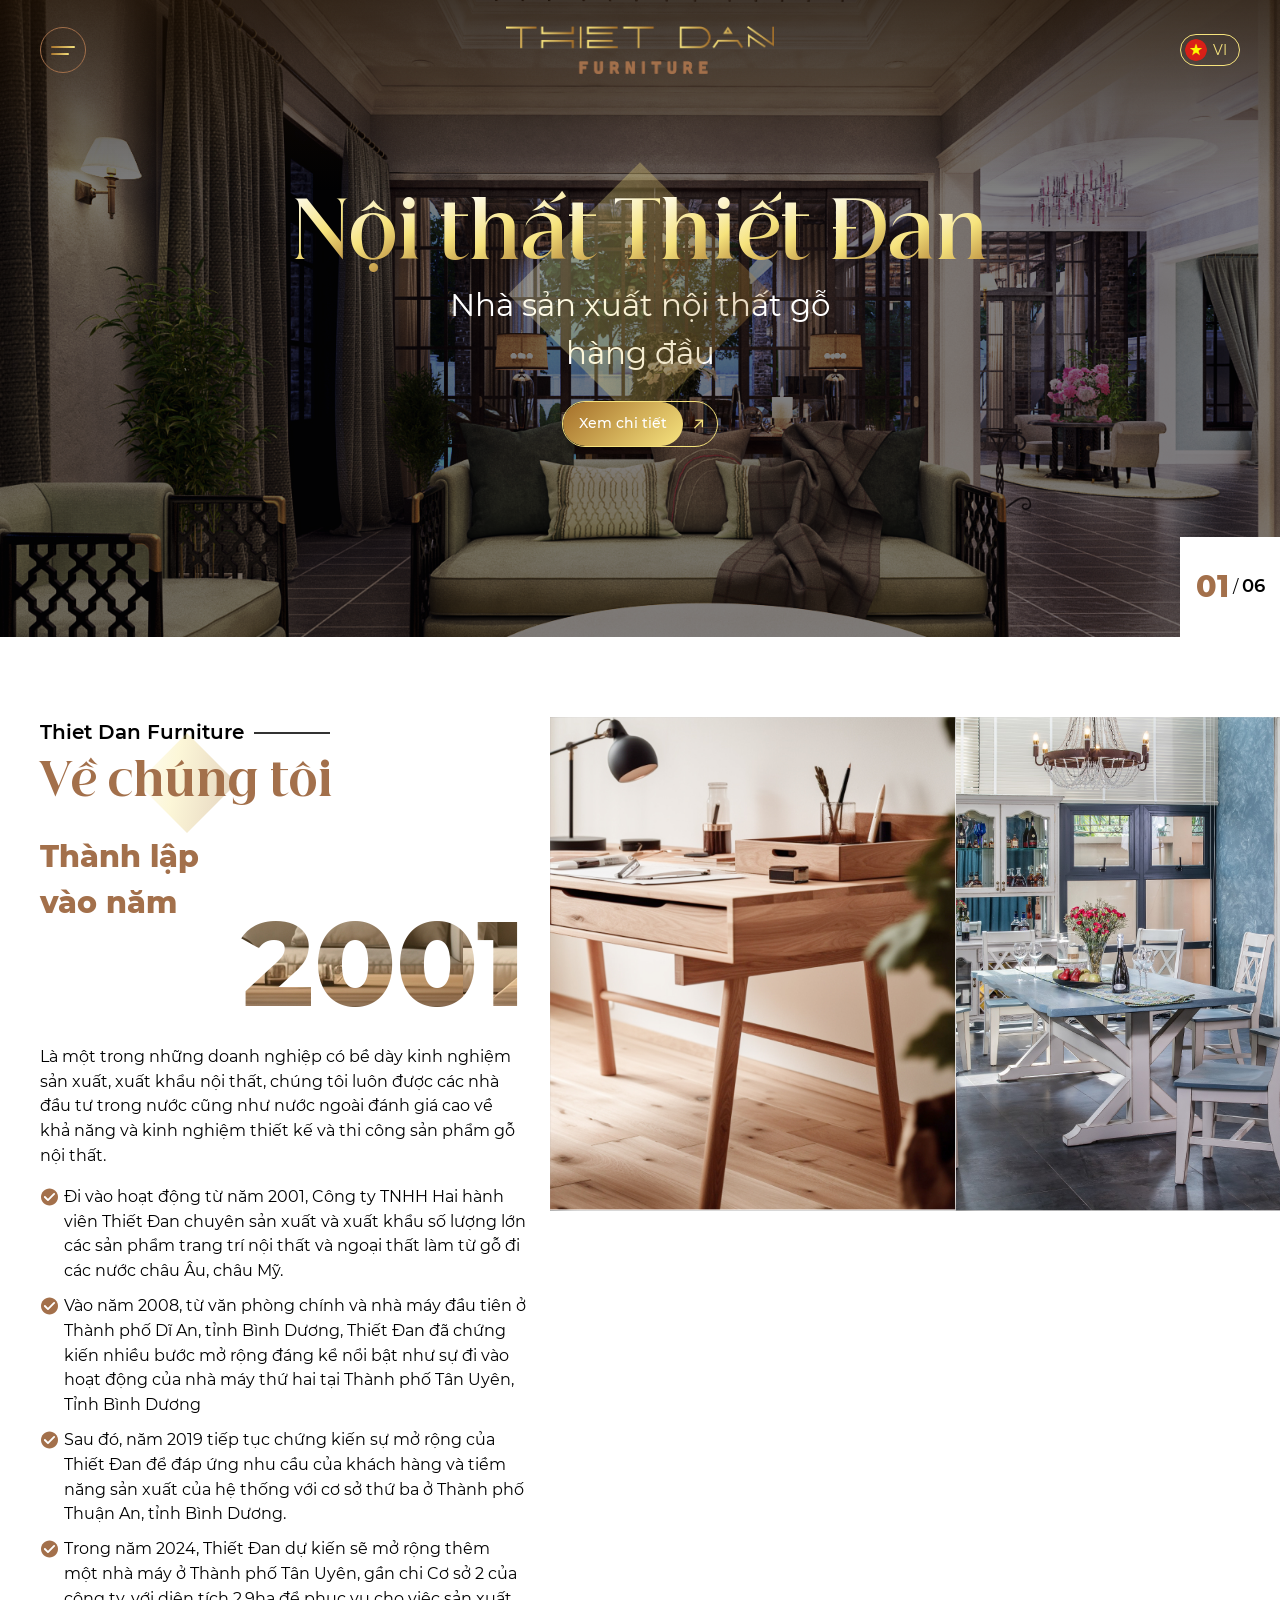
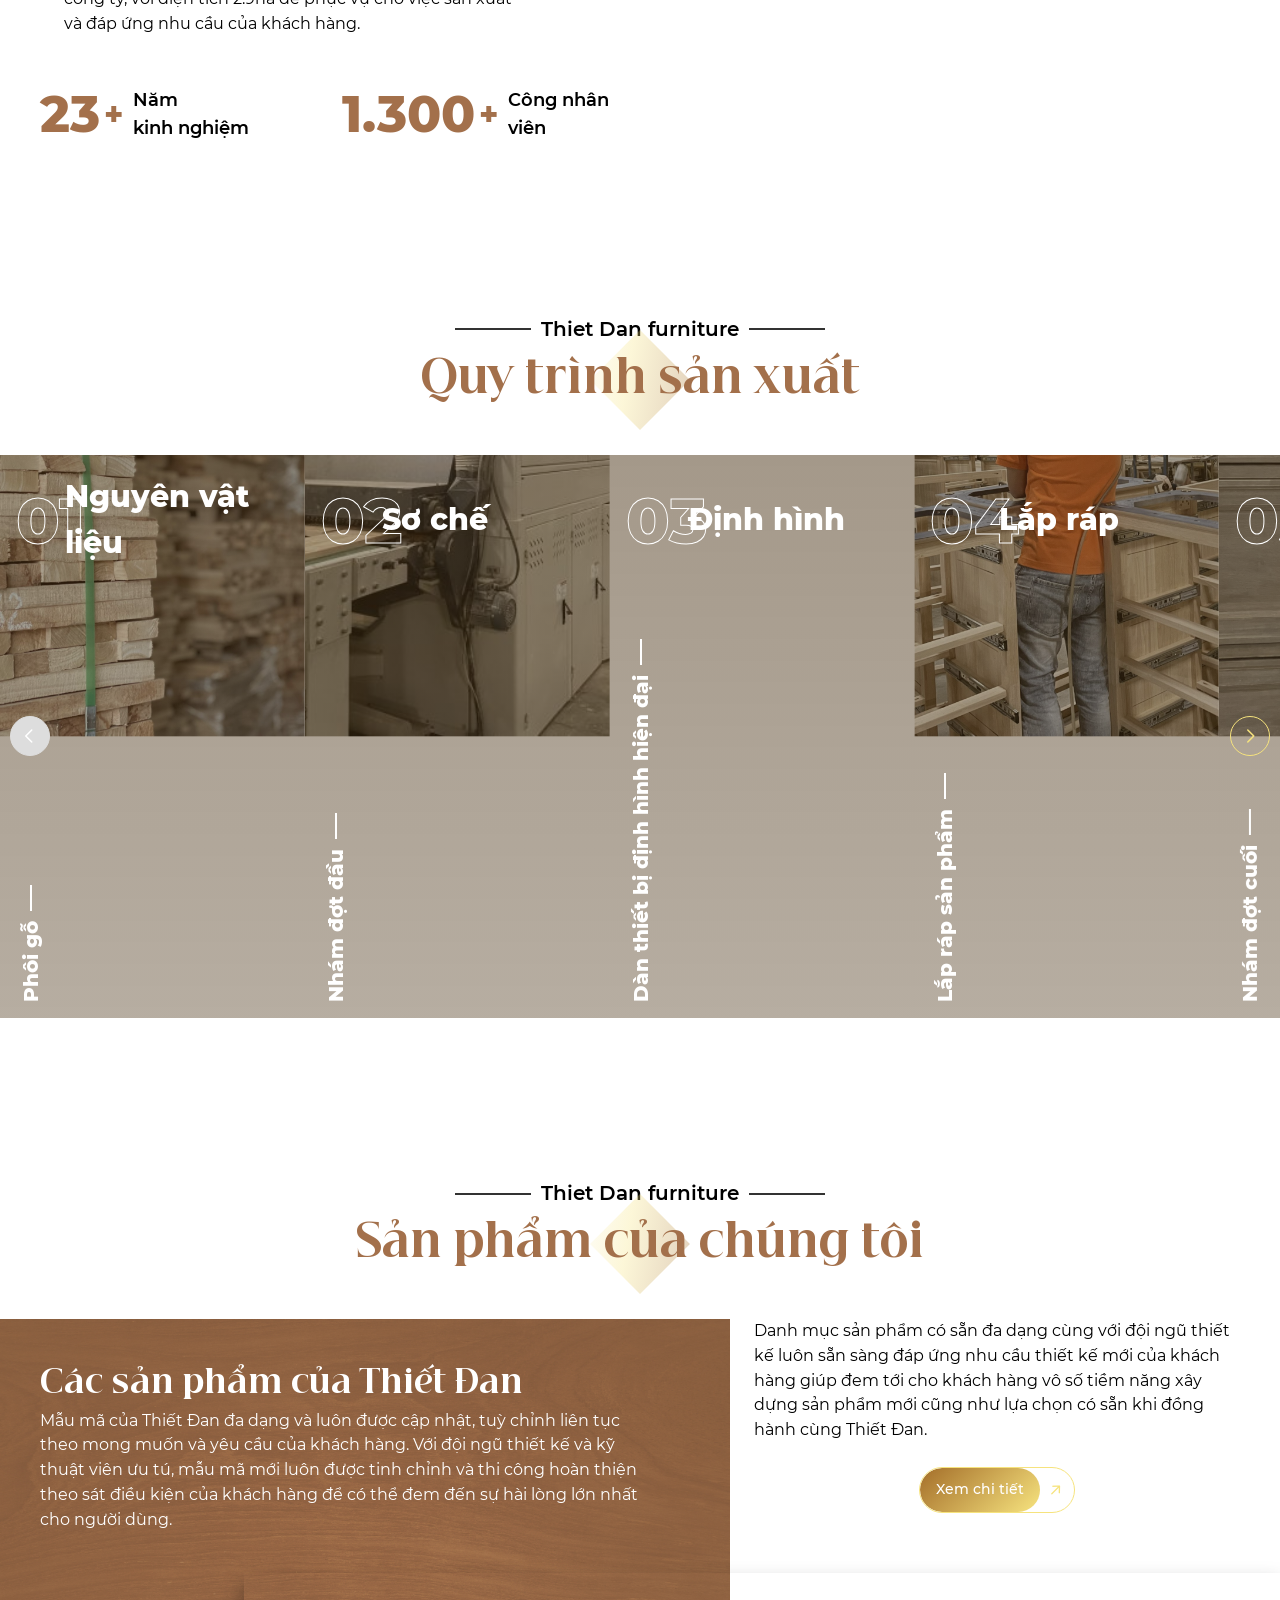
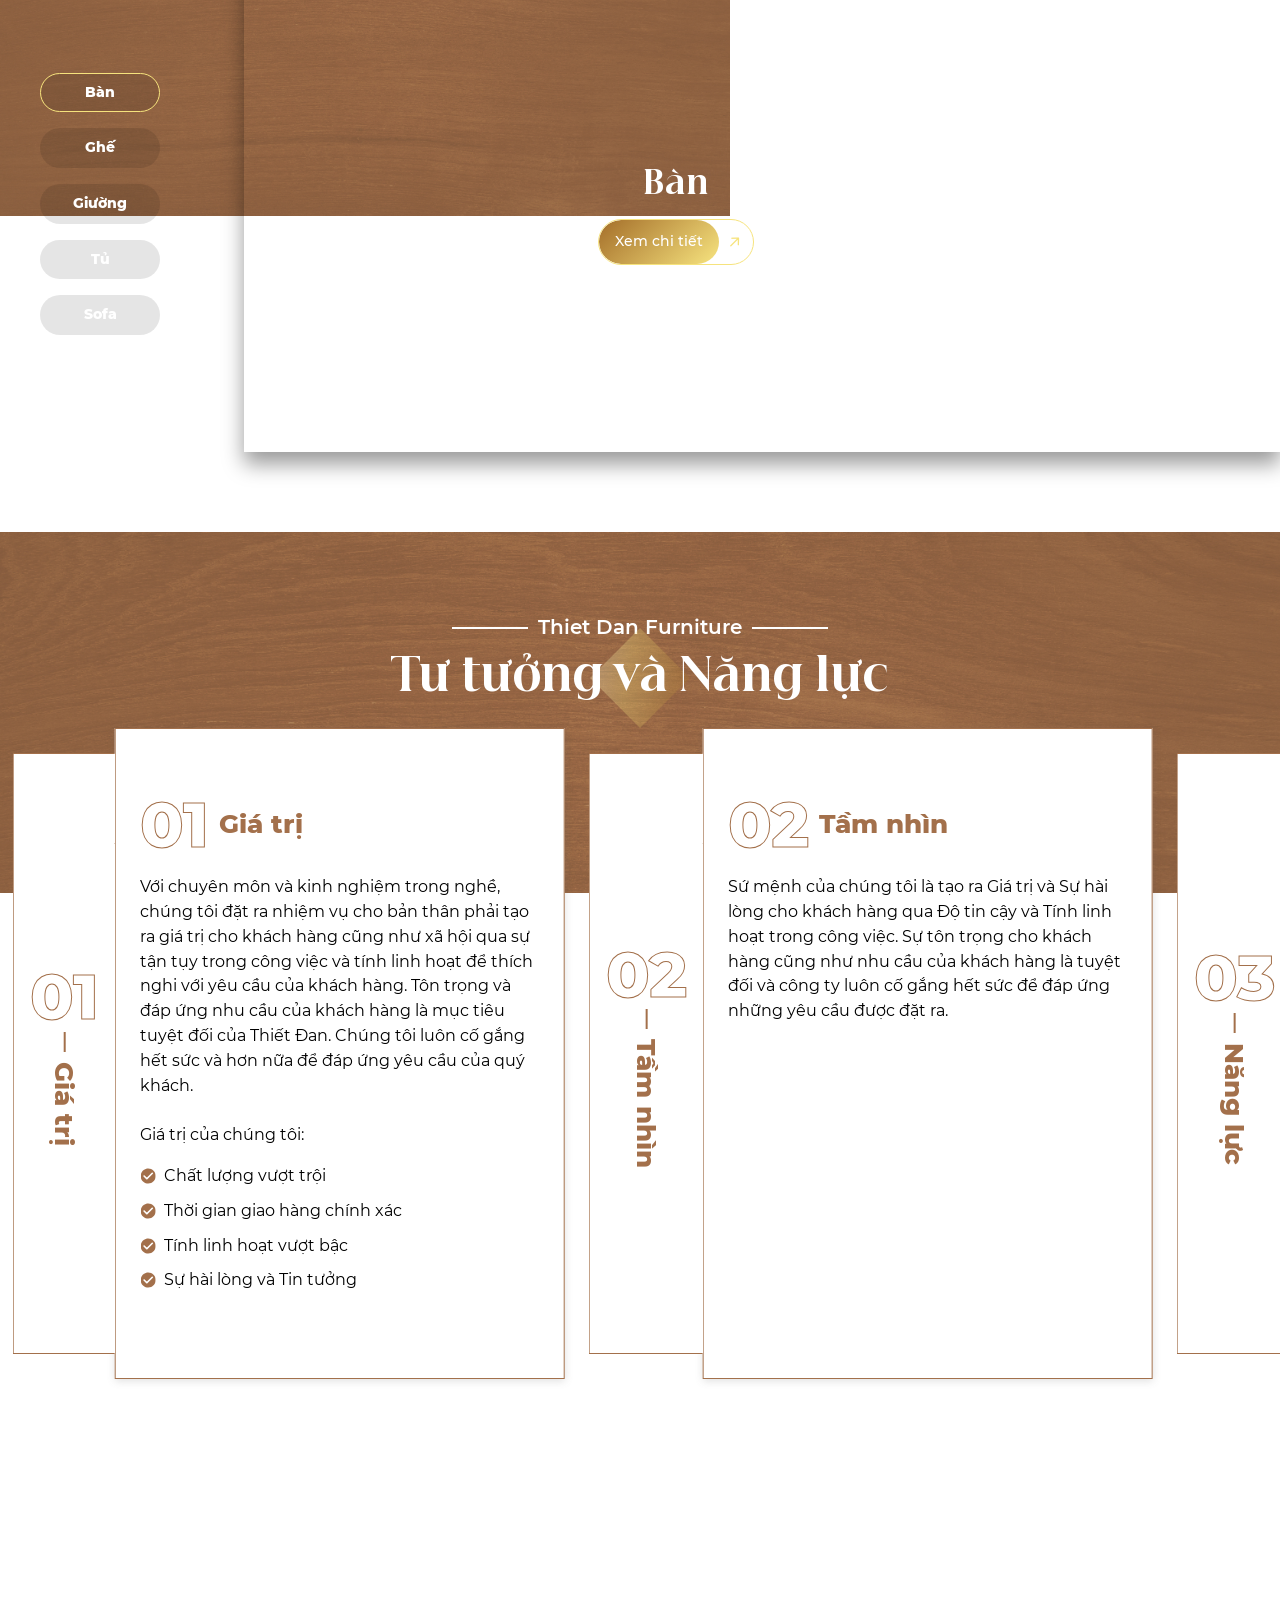
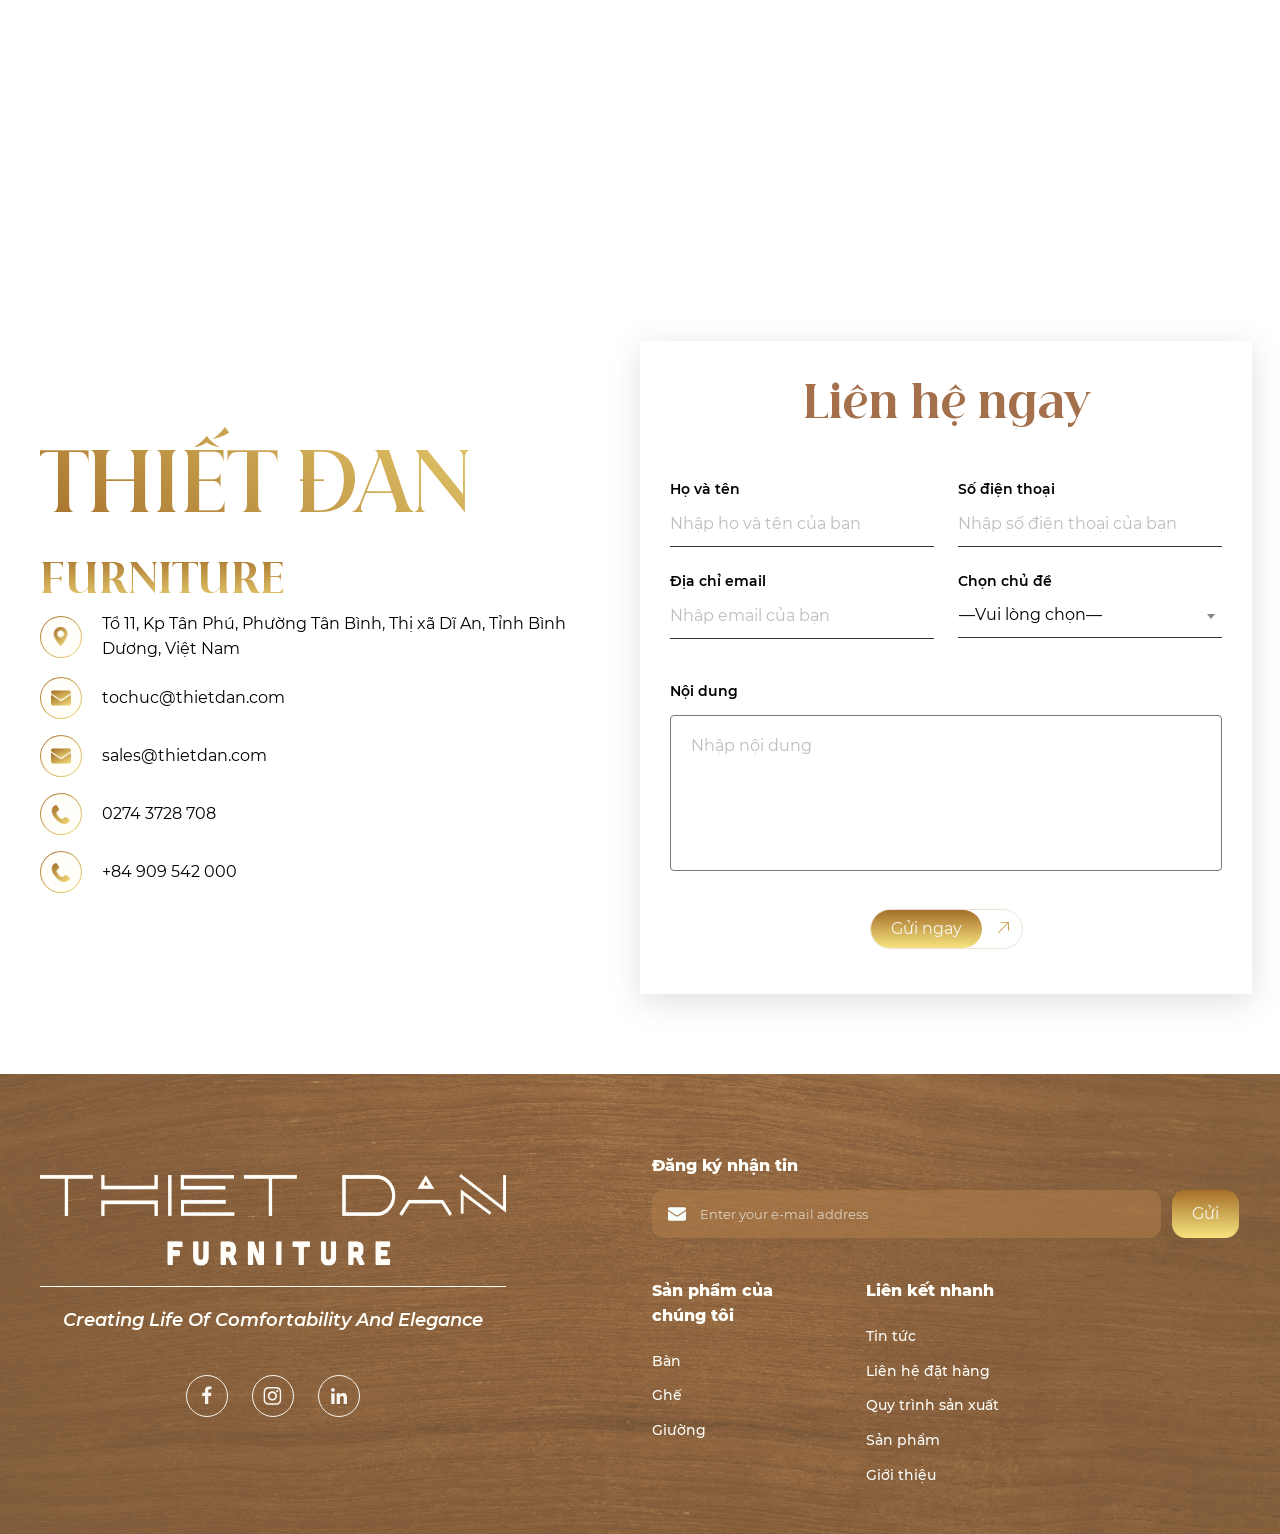
==== index.html @ d48fb185 "init" ====
<!DOCTYPE html>
<html dir='ltr' lang='vi'>

<head>
  <meta charset='utf-8'>
  <meta http-equiv='X-UA-Compatible' content='IE=edge'>
  <meta name='viewport' content='width=device-width, initial-scale=1, shrink-to-fit=no'>
  <title>Thiet Dan Furniture</title>

  <link rel='apple-touch-icon' sizes='180x180' href='/images/favicons/apple-touch-icon.png'>
  <link rel='icon' type='image/png' sizes='32x32' href='/images/favicons/favicon-32x32.png'>
  <link rel='icon' type='image/png' sizes='16x16' href='/images/favicons/favicon-16x16.png'>
  <link rel='manifest' href='/images/favicons/site.webmanifest'>
  <link rel='mask-icon' href='/images/favicons/safari-pinned-tab.svg' color='#5bbad5'>
  <link rel='shortcut icon' href='/images/favicons/favicon.ico'>
  <meta name='msapplication-TileColor' content='#da532c'>
  <meta name='msapplication-config' content='/images/favicons/browserconfig.xml'>
  <meta name='theme-color' content='#ffffff'>

  <link rel='canonical' href='http://'>
  <meta name='title' content='Frontend Seed 5 - Title'>
  <meta name='referrer' content='unsafe-url'>
  <meta name='description' content='Frontend Seed 5 - Description'>

  <meta property='fb:app_id' content='your_app_id'>
  <meta property='og:locale' content='en_US' />
  <meta property='og:type' content='article' />
  <meta property='og:title' content=''>
  <meta property='og:description' content=''>
  <meta property='og:url' content=''>
  <meta property='og:site_name' content=''>
  <meta property='article:publisher' content=''>
  <meta property='article:section' content='Article'>
  <meta property='article:published_time' content=''>
  <meta property='article:modified_time' content=''>
  <meta property='og:updated_time' content=''>
  <meta property='og:image' content=''>

  <meta name='twitter:card' content='summary'>
  <meta name='twitter:description' content=''>
  <meta name='twitter:title' content=''>
  <meta name='twitter:site' content=''>
  <meta name='twitter:image' content=''>
  <meta name='twitter:creator' content=''>
  <!-- App CSS -->
  <style>
    :root {
      --theme-color: #007bff;
      --bg-color: #ffffff;
    }

    html {
      box-sizing: border-box;
    }

    *,
    *::before,
    *::after {
      box-sizing: inherit;
    }

    .app-loading {
      background: var(--bg-color);
      position: absolute;
      top: 0;
      left: 0;
      right: 0;
      z-index: 9999;
      height: 100vh;
      display: flex;
      justify-content: center;
      align-items: center;
    }

    @keyframes bouncing-loader {
      to {
        opacity: 0.1;
        transform: translate3d(0, -1rem, 0);
      }
    }

    .app-loading .bouncing-loader {
      display: flex;
      justify-content: center;
    }

    .app-loading .bouncing-loader>div {
      width: 1rem;
      height: 1rem;
      margin: 3rem 0.2rem;
      background: var(--theme-color);
      border-radius: 50%;
      animation: bouncing-loader 0.6s infinite alternate;
    }

    .app-loading .bouncing-loader>div:nth-child(2) {
      animation-delay: 0.2s;
    }

    .app-loading .bouncing-loader>div:nth-child(3) {
      animation-delay: 0.4s;
    }
  </style>

  <!-- Script WP -->
  <script type="text/javascript" src="js/jquery/jquery.min.js" id="jquery-core-js"></script>
  <script type="text/javascript" src="js/jquery/jquery-migrate.min.js" id="jquery-migrate-js"></script>
  <!-- Script WP end -->

  <!--<link rel='preload' href='dist/app.min.css' as='style' onload="this.onload=null;this.rel='stylesheet'">
  <noscript>
    <link rel="stylesheet" href="dist/app.min.css">
  </noscript>-->
  <link rel='stylesheet' href='css/style.css'>
  <link rel='stylesheet' href='customs/style.css'>
  <link rel='stylesheet' href='css/style-rm.css'>
  <link rel='stylesheet' href='css/backdoor.css'>
</head>

<body>
  <div class='app-loading'>
    <div class='bouncing-loader'>
      <div></div>
      <div></div>
      <div></div>
    </div>
  </div>
  <div class='wrapper' id='site_wrapper'>

    <header class="hd">
      <div class="container">
        <div class="hd-wr">
          <div class="hd-burger" id="hamburger">
            <div class="burger">
              <div class="hamburger">
                <span class="line"></span>
                <span class="line"></span>
              </div>
            </div>
          </div>
          <div class="custom-logo-link">
            <a href="index.html" class="header-icon" rel="home" itemprop="url">
              <div class="icon"><img width="1145" height="205" src="images/uploads/2023/08/Logo-1.png"
                  class="header-logo-image" alt="" decoding="async" /></div>
            </a>
          </div>
          <div class="lg">
            <div class="lang">

              <div class="lg-head">

                <img src="images/uploads/flags/758158.svg" alt="">

                <span class="text">
                  VI </span>

                <!-- <i class="fa-solid fa-caret-down"></i> -->

              </div>
              <ul class="lg-list">
                <a href="index.html" class="lg-head en">
                  <!-- <span class="icon"> -->
                  <img src="images/uploads/flags/Britain-64.svg" alt="">
                  <!-- </span> -->
                  <span class="text">
                    EN </span>
                </a>
              </ul>
            </div>
          </div>
          <!--  -->
        </div>
      </div>
      <div class="mobile-overlay"></div>
      <div class="mobile">
        <div class="mobile-con">
          <div class="mobile-wr">
            <div class="mobile-nav">
              <div class="menu-nav">
                <ul id="menu-main-menu-vietnamese" class="menu-list">
                  <li
                    class='menu-item menu-item menu-item-type-post_type menu-item-object-page menu-item-home current-menu-item page_item page-item-527 current_page_item'>
                    <a class="menu-link" href="index.html">Trang chủ</a>
                  </li>
                  <li class='menu-item menu-item menu-item-type-post_type menu-item-object-page'><a class="menu-link"
                      href="about.html">Giới
                      thiệu</a></li>
                  <li class='menu-item menu-item menu-item-type-post_type menu-item-object-page'><a class="menu-link"
                      href="product.html">Sản phẩm</a>
                  </li>
                  <li class='menu-item menu-item menu-item-type-post_type menu-item-object-page'><a class="menu-link"
                      href="procedure.html">Quy trình sản
                      xuất</a></li>
                  <li class='menu-item menu-item menu-item-type-post_type menu-item-object-page'><a class="menu-link"
                      href="news.html">Tin tức</a>
                  </li>
                  <li class='menu-item menu-item menu-item-type-post_type menu-item-object-page'><a class="menu-link"
                      href="contact.html">Liên hệ đặt
                      hàng</a></li>
                </ul>
              </div>
            </div>
          </div>
          <div class="mobile-td">
            <img src="assets/img/mb-td.png" alt="">
          </div>
        </div>
      </div>
    </header>
    <main class="main">
      <section class="sec-hbn">
        <div class="hbn">
          <div class="hbn-slider">
            <div class="swiper">
              <div class="swiper-wrapper">
                <div class="swiper-slide">
                  <div class="hbn-img">
                    <div class="hbn-img-item">
                      <div class="hbn-img-inner">
                        <img width="1600" height="1066" src="images/uploads/2023/09/c-10.jpg"
                          class="attachment-full size-full" alt="" decoding="async" />
                      </div>
                    </div>
                  </div>
                </div>
                <div class="swiper-slide">
                  <div class="hbn-img">
                    <div class="hbn-img-item">
                      <div class="hbn-img-inner">
                        <img width="2560" height="1920" src="images/uploads/2024/01/IMG_0085-1-scaled.jpg"
                          class="attachment-full size-full" alt="" decoding="async" />
                      </div>
                    </div>
                  </div>
                </div>
                <div class="swiper-slide">
                  <div class="hbn-img">
                    <div class="hbn-img-item">
                      <div class="hbn-img-inner">
                        <img width="2560" height="1707"
                          src="images/uploads/2024/01/imgonline-com-ua-CompressToSize-ZpMmGRma7sZs7O-scaled.jpg"
                          class="attachment-full size-full" alt="" decoding="async" loading="lazy" />
                      </div>
                    </div>
                  </div>
                </div>
                <div class="swiper-slide">
                  <div class="hbn-img">
                    <div class="hbn-img-item">
                      <div class="hbn-img-inner">
                        <img width="2172" height="1448" src="images/uploads/2023/09/IMG_0010.jpg"
                          class="attachment-full size-full" alt="" decoding="async" loading="lazy" />
                      </div>
                    </div>
                  </div>
                </div>
                <div class="swiper-slide">
                  <div class="hbn-img">
                    <div class="hbn-img-item">
                      <div class="hbn-img-inner">
                        <img width="2560" height="1920" src="images/uploads/2023/09/IMG_7466-scaled.jpg"
                          class="attachment-full size-full" alt="" decoding="async" loading="lazy" />
                      </div>
                    </div>
                  </div>
                </div>
                <div class="swiper-slide">
                  <div class="hbn-img">
                    <div class="hbn-img-item">
                      <div class="hbn-img-inner">
                        <img width="1920" height="2560" src="images/uploads/2024/01/IMG_0318-1-scaled.jpg"
                          class="attachment-full size-full" alt="" decoding="async" loading="lazy" />
                      </div>
                    </div>
                  </div>
                </div>
              </div>
            </div>
            <div class="hbn-slider-sl">
              <div class="hbn-slider-sl-number" data-aos="zoom-in" data-aos-delay="1200">
                <div class="current">
                  01 </div>
                / <div class="total">
                  03 </div>
              </div>
            </div>
          </div>
          <div class="container">
            <div class="hbn-content">
              <h1 class="hbn-title scroll-item" data-spl>
                Nội thất Thiết Đan </h1>
              <div class="hbn-content-dt over-hd">
                <p class="hbn-des" data-aos="fade-up" data-aos-delay="1200">
                  Nhà sản xuất nội thất gỗ hàng đầu </p>
                <a href="about.html" class="sbtn m-mid m-top" data-aos="fade-up" data-aos-delay="1400">
                  <span class="sbtn-inner">
                    <span class="text">
                      Xem chi tiết </span>
                  </span>
                  <i class="far fa-arrow-right"></i>
                </a>
              </div>
            </div>
          </div>
        </div>
      </section>
      <section class="sec-hab">
        <div class="hab ss-pd">
          <div class="container">
            <div class="hab-side row">
              <div class="hab-left col col-5">
                <div class="re-head">
                  <p class="t-title-sub line scroll-item">
                    Thiet Dan Furniture </p>
                  <h2 class="t-title decor txt-animated ani-opa" data-spl style="--delay: 0.1s">
                    Về chúng tôi </h2>
                </div>
                <div class="hab-year">
                  <p class="hab-year-title">
                    Thành lập <br />
                    vào năm </p>
                  <p class="hab-year-number">
                    2001 </p>
                </div>
                <div class="hab-des">
                  Là một trong những doanh nghiệp có bề dày kinh nghiệm sản xuất, xuất khẩu nội thất,
                  chúng tôi luôn được các nhà đầu tư trong nước cũng như nước ngoài đánh giá cao về khả
                  năng và kinh nghiệm thiết kế và thi công sản phẩm gỗ nội thất. </div>
                <div class="hab-content">
                  <ul>
                    <li>
                      Đi vào hoạt động từ năm 2001, Công ty TNHH Hai hành viên Thiết Đan chuyên sản
                      xuất và xuất khẩu số lượng lớn các sản phẩm trang trí nội thất và ngoại thất làm
                      từ gỗ đi các nước châu Âu, châu Mỹ. </li>
                    <li>
                      Vào năm 2008, từ văn phòng chính và nhà máy đầu tiên ở Thành phố Dĩ An, tỉnh
                      Bình Dương, Thiết Đan đã chứng kiến nhiều bước mở rộng đáng kể nổi bật như sự đi
                      vào hoạt động của nhà máy thứ hai tại Thành phố Tân Uyên, Tỉnh Bình Dương </li>
                    <li>
                      Sau đó, năm 2019 tiếp tục chứng kiến sự mở rộng của Thiết Đan để đáp ứng nhu cầu
                      của khách hàng và tiềm năng sản xuất của hệ thống với cơ sở thứ ba ở Thành phố
                      Thuận An, tỉnh Bình Dương. </li>
                    <li>
                      Trong năm 2024, Thiết Đan dự kiến sẽ mở rộng thêm một nhà máy ở Thành phố Tân
                      Uyên, gần chi Cơ sở 2 của công ty, với diện tích 2.9ha để phục vụ cho việc sản
                      xuất và đáp ứng nhu cầu của khách hàng. </li>
                  </ul>
                </div>
              </div>
              <div class="hab-right col col-7">
                <div class="hab-right-inner">
                  <div class="hab-slider">
                    <div class="swiper">
                      <div class="swiper-wrapper">
                        <div class="swiper-slide">
                          <div class="hab-img">
                            <img width="580" height="651" src="images/uploads/2023/08/hab-img-1.jpg"
                              class="attachment-full size-full" alt="" decoding="async" loading="lazy" />
                          </div>
                        </div>
                        <div class="swiper-slide">
                          <div class="hab-img">
                            <img width="2172" height="1448" src="images/uploads/2023/09/IMG_0010.jpg"
                              class="attachment-full size-full" alt="" decoding="async" loading="lazy" />
                          </div>
                        </div>
                        <div class="swiper-slide">
                          <div class="hab-img">
                            <img width="4698" height="4528" src="images/uploads/2024/01/01_Dining-Room-1.png"
                              class="attachment-full size-full" alt="" decoding="async" loading="lazy" />
                          </div>
                        </div>
                        <div class="swiper-slide">
                          <div class="hab-img">
                            <img width="1920" height="2560" src="images/uploads/2023/11/IMG_9318-scaled.jpg"
                              class="attachment-full size-full" alt="" decoding="async" loading="lazy" />
                          </div>
                        </div>
                        <div class="swiper-slide">
                          <div class="hab-img">
                            <img width="1400" height="1000" src="images/uploads/2023/09/phong-lam-viec_canh-1_rev2.jpg"
                              class="attachment-full size-full" alt="" decoding="async" loading="lazy" />
                          </div>
                        </div>
                        <div class="swiper-slide">
                          <div class="hab-img">
                            <img width="2560" height="1920" src="images/uploads/2024/01/IMG_0085-1-scaled.jpg"
                              class="attachment-full size-full" alt="" decoding="async" loading="lazy" />
                          </div>
                        </div>
                        <div class="swiper-slide">
                          <div class="hab-img">
                            <img width="1600" height="1066" src="images/uploads/2023/09/c-6-rev1-màu-rêu.jpg"
                              class="attachment-full size-full" alt="" decoding="async" loading="lazy" />
                          </div>
                        </div>
                        <div class="swiper-slide">
                          <div class="hab-img">
                            <img width="2172" height="1448" src="images/uploads/2023/09/IMG_9981.jpg"
                              class="attachment-full size-full" alt="" decoding="async" loading="lazy" />
                          </div>
                        </div>
                        <div class="swiper-slide">
                          <div class="hab-img">
                            <img width="6000" height="4000" src="images/uploads/2024/01/02_Bedroom-1.png"
                              class="attachment-full size-full" alt="" decoding="async" loading="lazy" />
                          </div>
                        </div>
                        <div class="swiper-slide">
                          <div class="hab-img">
                            <img width="1920" height="2560" src="images/uploads/2024/01/IMG_0318-1-scaled.jpg"
                              class="attachment-full size-full" alt="" decoding="async" loading="lazy" />
                          </div>
                        </div>
                        <div class="swiper-slide">
                          <div class="hab-img">
                            <img width="2560" height="1920" src="images/uploads/2024/01/IMG_7650-1-scaled.jpg"
                              class="attachment-full size-full" alt="" decoding="async" loading="lazy" />
                          </div>
                        </div>
                        <div class="swiper-slide">
                          <div class="hab-img">
                            <img width="1920" height="2560" src="images/uploads/2024/09/IMG_1194-scaled.jpg"
                              class="attachment-full size-full" alt="" decoding="async" loading="lazy" />
                          </div>
                        </div>
                      </div>
                    </div>
                  </div>
                </div>
              </div>
            </div>
            <div class="hab-as">
              <div class="hab-as-list row">
                <div class="hab-as-item col col-3">
                  <p class="hab-as-number">
                    <span class="number countNum">
                      23 </span> +
                  </p>
                  <p class="des">
                    Năm <br />
                    kinh nghiệm </p>
                </div>
                <div class="hab-as-item col col-3">
                  <p class="hab-as-number">
                    <span class="number countNum">
                      1300+ </span> +
                  </p>
                  <p class="des">
                    Công nhân viên </p>
                </div>
              </div>
            </div>
          </div>
        </div>
      </section>
      <section class="sec-proce">
        <div class="proce ss-pd">
          <div class="container">
            <div class="head t-center">
              <p class="t-title-sub line line-double scroll-item">
                Thiet Dan furniture </p>
              <h2 class="t-title decor txt-animated ani-opa" data-spl style="--delay: 0.1s">
                Quy trình sản xuất </h2>
            </div>
          </div>
          <div class="proce-slider slider">
            <div class="swiper">
              <div class="swiper-wrapper">
                <div class="swiper-slide col-3">
                  <div class="proce-wrap">
                    <div class="proce-img">
                      <img width="2560" height="1920" src="images/uploads/2023/08/IMG_7675-scaled.jpg"
                        class="attachment-full size-full" alt="" decoding="async" loading="lazy" />
                    </div>
                    <div class="proce-content">
                      <p class="proce-number" data-number="01">
                        01 </p>
                      <h3 class="proce-name">
                        Nguyên vật liệu </h3>
                    </div>
                    <div class="proce-name-rt">
                      Phôi gỗ </div>
                  </div>
                </div>
                <div class="swiper-slide col-3">
                  <div class="proce-wrap">
                    <div class="proce-img">
                      <img width="612" height="459" src="images/uploads/2023/09/IMG_7195_2-scaled-e1694575475720.jpg"
                        class="attachment-full size-full" alt="" decoding="async" loading="lazy" />
                    </div>
                    <div class="proce-content">
                      <p class="proce-number" data-number="02">
                        02 </p>
                      <h3 class="proce-name">
                        Sơ chế </h3>
                    </div>
                    <div class="proce-name-rt">
                      Nhám đợt đầu </div>
                  </div>
                </div>
                <div class="swiper-slide col-3">
                  <div class="proce-wrap">
                    <div class="proce-img">
                      <img width="2560" height="1920" src="images/uploads/2023/08/IMG_7409-scaled.jpg"
                        class="attachment-full size-full" alt="" decoding="async" loading="lazy" />
                    </div>
                    <div class="proce-content">
                      <p class="proce-number" data-number="03">
                        03 </p>
                      <h3 class="proce-name">
                        Định hình </h3>
                    </div>
                    <div class="proce-name-rt">
                      Dàn thiết bị định hình hiện đại </div>
                  </div>
                </div>
                <div class="swiper-slide col-3">
                  <div class="proce-wrap">
                    <div class="proce-img">
                      <img width="2560" height="1920" src="images/uploads/2023/08/IMG_7411-scaled.jpg"
                        class="attachment-full size-full" alt="" decoding="async" loading="lazy" />
                    </div>
                    <div class="proce-content">
                      <p class="proce-number" data-number="04">
                        04 </p>
                      <h3 class="proce-name">
                        Lắp ráp </h3>
                    </div>
                    <div class="proce-name-rt">
                      Lắp ráp sản phẩm </div>
                  </div>
                </div>
                <div class="swiper-slide col-3">
                  <div class="proce-wrap">
                    <div class="proce-img">
                      <img width="2560" height="1920" src="images/uploads/2023/08/IMG_7710-scaled.jpg"
                        class="attachment-full size-full" alt="" decoding="async" loading="lazy" />
                    </div>
                    <div class="proce-content">
                      <p class="proce-number" data-number="05">
                        05 </p>
                      <h3 class="proce-name">
                        Chà nhám </h3>
                    </div>
                    <div class="proce-name-rt">
                      Nhám đợt cuối </div>
                  </div>
                </div>
                <div class="swiper-slide col-3">
                  <div class="proce-wrap">
                    <div class="proce-img">
                      <img width="600" height="450" src="images/uploads/2023/08/IMG_7274-scaled-e1694661790999.jpg"
                        class="attachment-full size-full" alt="" decoding="async" loading="lazy" />
                    </div>
                    <div class="proce-content">
                      <p class="proce-number" data-number="06">
                        06 </p>
                      <h3 class="proce-name">
                        Sơn hoàn thiện </h3>
                    </div>
                    <div class="proce-name-rt">
                      Sơn hoàn thiện sản phẩm </div>
                  </div>
                </div>
                <div class="swiper-slide col-3">
                  <div class="proce-wrap">
                    <div class="proce-img">
                      <img width="2560" height="1920" src="images/uploads/2023/08/IMG_7442-scaled.jpg"
                        class="attachment-full size-full" alt="" decoding="async" loading="lazy" />
                    </div>
                    <div class="proce-content">
                      <p class="proce-number" data-number="07">
                        07 </p>
                      <h3 class="proce-name">
                        Đóng gói sản phẩm </h3>
                    </div>
                    <div class="proce-name-rt">
                      Hoàn tất đóng gói </div>
                  </div>
                </div>
              </div>
            </div>
            <div class="swiper-control posi plus">
              <div class="swiper-control-btn swiper-prev">
                <i class="fas fa-chevron-left"></i>
              </div>
              <div class="swiper-control-btn swiper-next">
                <i class="fas fa-chevron-right"></i>
              </div>
            </div>
          </div>
        </div>
      </section>
      <section class="sec-icate">
        <div class="icate ss-pd">
          <div class="container">
            <div class="head t-center">
              <p class="t-title-sub line line-double scroll-item">
                Thiet Dan furniture </p>
              <h2 class="t-title decor txt-animated ani-opa" data-spl style="--delay: 0.02s">
                Sản phẩm của chúng tôi </h2>
            </div>
            <div class="icate-side row">
              <div class="icate-left col col-7">
                <div class="icate-left-inner">
                  <div class="icate-br">
                    <img src="assets/img/icate-br.jpg" alt="">
                  </div>
                  <h3 class="t-title-32">
                    Các sản phẩm của Thiết Đan </h3>
                  <p class="des">
                    Mẫu mã của Thiết Đan đa dạng và luôn được cập nhật, tuỳ chỉnh liên tục theo mong
                    muốn và yêu cầu của khách hàng. Với đội ngũ thiết kế và kỹ thuật viên ưu tú, mẫu mã
                    mới luôn được tinh chỉnh và thi công hoàn thiện theo sát điều kiện của khách hàng để
                    có thể đem đến sự hài lòng lớn nhất cho người dùng. </p>
                </div>
              </div>
              <div class="icate-right col col-5">
                <div class="icate-right-inner">
                  <p class="des">
                    Danh mục sản phẩm có sẵn đa dạng cùng với đội ngũ thiết kế luôn sẵn sàng đáp ứng nhu
                    cầu thiết kế mới của khách hàng giúp đem tới cho khách hàng vô số tiềm năng xây dựng
                    sản phẩm mới cũng như lựa chọn có sẵn khi đồng hành cùng Thiết Đan. </p>
                  <a href="product.html" class="sbtn m-mid m-top">
                    <span class="sbtn-inner">
                      <span class="text">
                        Xem chi tiết </span>
                    </span>
                    <i class="far fa-arrow-right"></i>
                  </a>
                </div>
              </div>
            </div>
            <div class="icate-row row">
              <div class="icate-col col col-2">
                <div class="icate-nav">
                  <div class="icate-nav-btn active">
                    Bàn </div>
                  <div class="icate-nav-btn ">
                    Ghế </div>
                  <div class="icate-nav-btn ">
                    Giường </div>
                  <div class="icate-nav-btn ">
                    Tủ </div>
                  <div class="icate-nav-btn ">
                    Sofa </div>
                </div>
              </div>

              <div class="icate-col col col-10">
                <div class="icate-col-inner">
                  <div class="icate-slider">
                    <div class="swiper">
                      <div class="swiper-wrapper">
                        <div class="swiper-slide active">
                          <div class="icate-img">
                            <div class="icate-content">
                              <h3 class="icate-name">
                                Bàn </h3>
                              <a href="product.html" class="sbtn white">
                                <span class="sbtn-inner">
                                  <span class="text">
                                    Xem chi tiết </span>
                                </span>
                                <i class="far fa-arrow-right"></i>
                              </a>
                            </div>
                          </div>
                        </div>
                        <div class="swiper-slide ">
                          <div class="icate-img">
                            <div class="icate-content">
                              <h3 class="icate-name">
                                Ghế </h3>
                              <a href="product.html" class="sbtn white">
                                <span class="sbtn-inner">
                                  <span class="text">
                                    Xem chi tiết </span>
                                </span>
                                <i class="far fa-arrow-right"></i>
                              </a>
                            </div>
                          </div>
                        </div>
                        <div class="swiper-slide ">
                          <div class="icate-img">
                            <div class="icate-content">
                              <h3 class="icate-name">
                                Giường </h3>
                              <a href="product.html" class="sbtn white">
                                <span class="sbtn-inner">
                                  <span class="text">
                                    Xem chi tiết </span>
                                </span>
                                <i class="far fa-arrow-right"></i>
                              </a>
                            </div>
                          </div>
                        </div>
                        <div class="swiper-slide ">
                          <div class="icate-img">
                            <div class="icate-content">
                              <h3 class="icate-name">
                                Tủ </h3>
                              <a href="product.html" class="sbtn white">
                                <span class="sbtn-inner">
                                  <span class="text">
                                    Xem chi tiết </span>
                                </span>
                                <i class="far fa-arrow-right"></i>
                              </a>
                            </div>
                          </div>
                        </div>
                        <div class="swiper-slide ">
                          <div class="icate-img">
                            <div class="icate-content">
                              <h3 class="icate-name">
                                Sofa </h3>
                              <a href="product.html" class="sbtn white">
                                <span class="sbtn-inner">
                                  <span class="text">
                                    Xem chi tiết </span>
                                </span>
                                <i class="far fa-arrow-right"></i>
                              </a>
                            </div>
                          </div>
                        </div>
                      </div>
                    </div>
                  </div>
                </div>
              </div>
            </div>
          </div>
      </section>
      <section class="sec-philo">
        <div class="philo ss-pd">
          <div class="philo-br">
            <img src="assets/img/philo-br.jpg" alt="">
          </div>
          <div class="container">
            <div class="head t-center">
              <p class="t-title-sub line line-double scroll-item">
                Thiet Dan Furniture </p>
              <h2 class="t-title decor txt-animated ani-opa" data-spl style="--delay: 0.02s">
                Tư tưởng và Năng lực </h2>
            </div>
            <div class="philo-slider">
              <div class="swiper">
                <div class="swiper-wrapper">
                  <div class="swiper-slide">
                    <div class="philo-row row">
                      <div class="philo-col col">
                        <div class="philo-img">
                          <!-- <img src="assets/images/default-thumbnail.jpg" alt=""> -->
                          <div class="philo-box">
                            <p class="philo-box-number">
                              01 </p>
                            <p class="philo-box-name">
                              Giá trị </p>
                          </div>
                        </div>
                      </div>
                      <div class="philo-col col">
                        <div class="philo-content">
                          <div class="philo-head">
                            <p class="number">
                              01 </p>
                            <p class="title">
                              Giá trị </p>
                          </div>
                          <p class="des">
                            Với chuyên môn và kinh nghiệm trong nghề, chúng tôi đặt ra nhiệm vụ
                            cho bản thân phải tạo ra giá trị cho khách hàng cũng như xã hội qua
                            sự tận tụy trong công việc và tính linh hoạt để thích nghi với yêu
                            cầu của khách hàng. Tôn trọng và đáp ứng nhu cầu của khách hàng là
                            mục tiêu tuyệt đối của Thiết Đan. Chúng tôi luôn cố gắng hết sức và
                            hơn nữa để đáp ứng yêu cầu của quý khách.<br />
                            <br />
                            Giá trị của chúng tôi:
                          </p>
                          <div class="philo-content-inner">
                            <ul>
                              <li>
                                Chất lượng vượt trội </li>
                              <li>
                                Thời gian giao hàng chính xác </li>
                              <li>
                                Tính linh hoạt vượt bậc </li>
                              <li>
                                Sự hài lòng và Tin tưởng </li>
                            </ul>
                          </div>
                        </div>
                      </div>
                    </div>
                  </div>
                  <div class="swiper-slide">
                    <div class="philo-row row">
                      <div class="philo-col col">
                        <div class="philo-img">
                          <!-- <img src="assets/images/default-thumbnail.jpg" alt=""> -->
                          <div class="philo-box">
                            <p class="philo-box-number">
                              02 </p>
                            <p class="philo-box-name">
                              Tầm nhìn </p>
                          </div>
                        </div>
                      </div>
                      <div class="philo-col col">
                        <div class="philo-content">
                          <div class="philo-head">
                            <p class="number">
                              02 </p>
                            <p class="title">
                              Tầm nhìn </p>
                          </div>
                          <p class="des">
                            Sứ mệnh của chúng tôi là tạo ra Giá trị và Sự hài lòng cho khách
                            hàng qua Độ tin cậy và Tính linh hoạt trong công việc. Sự tôn trọng
                            cho khách hàng cũng như nhu cầu của khách hàng là tuyệt đối và công
                            ty luôn cố gắng hết sức để đáp ứng những yêu cầu được đặt ra. </p>
                        </div>
                      </div>
                    </div>
                  </div>
                  <div class="swiper-slide">
                    <div class="philo-row row">
                      <div class="philo-col col">
                        <div class="philo-img">
                          <!-- <img src="assets/images/default-thumbnail.jpg" alt=""> -->
                          <div class="philo-box">
                            <p class="philo-box-number">
                              03 </p>
                            <p class="philo-box-name">
                              Năng lực </p>
                          </div>
                        </div>
                      </div>
                      <div class="philo-col col">
                        <div class="philo-content">
                          <div class="philo-head">
                            <p class="number">
                              03 </p>
                            <p class="title">
                              Năng lực sản xuất </p>
                          </div>
                          <p class="des">
                            Với sự nhiệt huyết trong công việc và khát khao làm hài lòng khách
                            hàng, chúng tôi đã xây dựng uy tín và độ tin cậy cho nhưng khách
                            hàng lâu năm từ khả năng bảo đảm tiến độ và chất lượng cho những đơn
                            hàng khó hoặc sự thay đổi trong yêu cầu của khách hàng.<br />
                            <br />
                            Thêm vào đó, với bề dày kinh nghiệm trong ngành sản xuất và đam mê
                            cùng với tính kỷ luật cao của đội ngũ lãnh đạo cũng như công nhân
                            viên của tổ chức, Thiết Đan được biết đến cho năng lực sản xuất vượt
                            trội trong khi luôn đảm bảo chất lượng sản phẩm ưu việt.
                          </p>
                        </div>
                      </div>
                    </div>
                  </div>
                </div>
              </div>
            </div>
          </div>
        </div>
      </section>
      <section class="contact-content">
        <div class="container">
          <div class="left row">
            <div class="col contact-item">
              <div class="title">
                <span class="text-name">Thiết Đan</span>
                <span class="text-dep">Furniture</span>
              </div>
              <div class="info">
                <div class="info-item">
                  <span class="info-icon">
                    <span class="info-img">
                      <img width="19" height="19" src="images/uploads/2023/08/maps-and-flags-1-1-2.png"
                        class="attachment-full size-full" alt="" decoding="async" loading="lazy" />
                    </span>
                  </span>
                  <a href="https://www.google.com/maps/place/Cty+TNHH+Thi%E1%BA%BFt+%C4%90an+-+C%C6%A1+s%E1%BB%9F+2/@11.0580558,106.7357451,17z/data=!3m1!4b1!4m6!3m5!1s0x3174c54f0a3ea825:0x4763ce9cdf0dad28!8m2!3d11.0580505!4d106.73832!16s%2Fg%2F11g81sqbnt?authuser=0&entry=ttu"
                    class="info-text">
                    Tổ 11, Kp Tân Phú, Phường Tân Bình, Thị xã Dĩ An, Tỉnh Bình Dương, Việt Nam </a>
                </div>
                <div class="info-item">
                  <span class="info-icon">
                    <span class="info-img">
                      <img width="27" height="27" src="images/uploads/2023/08/email-1-3.png"
                        class="attachment-full size-full" alt="" decoding="async" loading="lazy" />
                    </span>
                  </span>
                  <a href="mailto:tochuc@thietdan.com" class="info-text">
                    tochuc@thietdan.com </a>
                </div>
                <div class="info-item">
                  <span class="info-icon">
                    <span class="info-img">
                      <img width="27" height="27" src="images/uploads/2023/08/email-1-3.png"
                        class="attachment-full size-full" alt="" decoding="async" loading="lazy" />
                    </span>
                  </span>
                  <a href="mailto:sales@thietdan.com" class="info-text">
                    sales@thietdan.com </a>
                </div>
                <div class="info-item">
                  <span class="info-icon">
                    <span class="info-img">
                      <img width="28" height="27" src="images/uploads/2023/08/phone-receiver-silhouette-1-2.png"
                        class="attachment-full size-full" alt="" decoding="async" loading="lazy" />
                    </span>
                  </span>
                  <a href="tel:02743728708" class="info-text">
                    0274 3728 708 </a>
                </div>
                <div class="info-item">
                  <span class="info-icon">
                    <span class="info-img">
                      <img width="28" height="27" src="images/uploads/2023/08/phone-receiver-silhouette-1-2.png"
                        class="attachment-full size-full" alt="" decoding="async" loading="lazy" />
                    </span>
                  </span>
                  <a href="tel:+84909542000" class="info-text">
                    +84 909 542 000 </a>
                </div>
              </div>
            </div>
            <div class="col contact-item contact-form">

              <div class="wpcf7 no-js" id="wpcf7-f92-p527-o1" lang="vi" dir="ltr">
                <div class="screen-reader-response">
                  <p role="status" aria-live="polite" aria-atomic="true"></p>
                  <ul></ul>
                </div>
                <form action="/vi/#wpcf7-f92-p527-o1" method="post" class="wpcf7-form init" aria-label="Form liên hệ"
                  novalidate="novalidate" data-status="init">
                  <div style="display: none;">
                    <input type="hidden" name="_wpcf7" value="92" />
                    <input type="hidden" name="_wpcf7_version" value="5.7.5.1" />
                    <input type="hidden" name="_wpcf7_locale" value="vi" />
                    <input type="hidden" name="_wpcf7_unit_tag" value="wpcf7-f92-p527-o1" />
                    <input type="hidden" name="_wpcf7_container_post" value="527" />
                    <input type="hidden" name="_wpcf7_posted_data_hash" value="" />
                  </div>
                  <h3 class="form-title">Liên hệ ngay</h3>
                  <div class="row">
                    <div class="form-control col">
                      <span class="form-fiel">Họ và tên</span>
                      <span id="wpcf7-67d5221d8e25b-wrapper" class="wpcf7-form-control-wrap Full-name-wrap"
                        style="display:none !important; visibility:hidden !important;"><label
                          for="wpcf7-67d5221d8e25b-field" class="hp-message">Please leave this
                          field empty.</label><input id="wpcf7-67d5221d8e25b-field"
                          class="wpcf7-form-control wpcf7-text" type="text" name="Full-name" value="" size="40"
                          tabindex="-1" autocomplete="new-password" /></span>
                      <span class="wpcf7-form-control-wrap" data-name="text-name"><input size="40"
                          class="wpcf7-form-control wpcf7-text wpcf7-validates-as-required" aria-required="true"
                          aria-invalid="false" placeholder="Nhập họ và tên của bạn" value="" type="text"
                          name="text-name" /></span>
                    </div>
                    <div class="form-control col">
                      <span class="form-fiel">Số điện thoại</span>
                      <span class="wpcf7-form-control-wrap" data-name="tel-name"><input size="40"
                          class="wpcf7-form-control wpcf7-text wpcf7-tel wpcf7-validates-as-required wpcf7-validates-as-tel"
                          aria-required="true" aria-invalid="false" placeholder="Nhập số điện thoại của bạn" value=""
                          type="tel" name="tel-name" /></span>
                    </div>
                    <div class="form-control col">
                      <span class="form-fiel">Địa chỉ email</span>
                      <span class="wpcf7-form-control-wrap" data-name="email-name"><input size="40"
                          class="wpcf7-form-control wpcf7-text wpcf7-email wpcf7-validates-as-required wpcf7-validates-as-email"
                          aria-required="true" aria-invalid="false" placeholder="Nhập email của bạn" value=""
                          type="email" name="email-name" /></span>
                    </div>

                    <div class="form-control col">
                      <span class="form-fiel">Chọn chủ đề</span>

                      <span class="wpcf7-form-control-wrap" data-name="menu-name"><select
                          class="wpcf7-form-control wpcf7-select wpcf7-validates-as-required select-from"
                          aria-required="true" aria-invalid="false" name="menu-name">
                          <option value="">&#8212;Vui lòng chọn&#8212;</option>
                          <option value="Câu hỏi chung">Câu hỏi chung</option>
                          <option value="Đặt hàng">Đặt hàng</option>
                          <option value="Câu hỏi sản phẩm">Câu hỏi sản phẩm</option>
                          <option value="Tuỳ biến sản phẩm">Tuỳ biến sản phẩm</option>
                        </select></span>
                    </div>
                  </div>
                  <div class="form-content">
                    <div class="form-title-content"><span>Nội dung</span></div>
                    <span class="wpcf7-form-control-wrap" data-name="textarea-name"><textarea cols="30" rows="6"
                        class="wpcf7-form-control wpcf7-textarea wpcf7-validates-as-required" aria-required="true"
                        aria-invalid="false" placeholder="Nhập nội dung" name="textarea-name"></textarea></span>
                    <span class="wpcf7-form-control-wrap dynamic_advise" data-name="dynamic_advise"><input
                        name="dynamic_advise" size="40" aria-invalid="false" type="hidden" value="" autocomplete="off"
                        class="wpcf7-form-control wpcf7dtx-dynamictext wpcf7-dynamichidden" /></span>
                  </div>
                  <input class="wpcf7-form-control has-spinner wpcf7-submit input-ctac" id="submit_ct" type="submit"
                    value="Gửi đi" />
                  <div class="form-btn">
                    <div class="btn-second">
                      <div id="form_ct" class="btn-wrapper">
                        <span class="btn-text">Gửi ngay</span>
                      </div>
                      <div class="btn-icon">
                        <i class="ti-arrow-top-right"></i>
                      </div>
                    </div>
                  </div>
                  <div class="wpcf7-response-output" aria-hidden="true"></div>
                </form>
              </div>
            </div>
          </div>
        </div>
      </section>
    </main>
    <footer class="footer">
      <div class="footer-bg">
        <img src="assets/images/footer-bg.png" alt="" />
      </div>
      <div class="container">
        <div class="footer-wrapper">
          <div class="footer-top row">
            <div class="footer-left col">
              <div class="footer-logo">
                <img src="images/uploads/2023/08/footer-logo.png" alt="" />
              </div>
              <div class="footer-sologan">
                <p class="footer-text">Creating Life Of Comfortability And Elegance</p>
              </div>
              <div class="footer-social">
                <ul class="social-list">
                  <li class="social-item">
                    <a href="" class="social-item-link">
                      <img src="images/uploads/2023/08/fb-svg.svg" alt="" />
                    </a>
                  </li>
                  <li class="social-item">
                    <a href="" class="social-item-link">
                      <img src="images/uploads/2023/08/instagram-2.svg" alt="" />
                    </a>
                  </li>
                  <li class="social-item">
                    <a href="" class="social-item-link">
                      <img src="images/uploads/2023/08/link-svg.svg" alt="" />
                    </a>
                  </li>
                </ul>
              </div>
            </div>
            <div class="footer-right col">
              <div class="footer-email">
                <div class="title">
                  <span class="title-text">Đăng ký nhận tin</span>
                </div>

                <div class="wpcf7 no-js" id="wpcf7-f593-o2" lang="vi" dir="ltr">
                  <div class="screen-reader-response">
                    <p role="status" aria-live="polite" aria-atomic="true"></p>
                    <ul></ul>
                  </div>
                  <form action="/vi/#wpcf7-f593-o2" method="post" class="wpcf7-form init" aria-label="Form liên hệ"
                    novalidate="novalidate" data-status="init">
                    <div style="display: none;">
                      <input type="hidden" name="_wpcf7" value="593" />
                      <input type="hidden" name="_wpcf7_version" value="5.7.5.1" />
                      <input type="hidden" name="_wpcf7_locale" value="vi" />
                      <input type="hidden" name="_wpcf7_unit_tag" value="wpcf7-f593-o2" />
                      <input type="hidden" name="_wpcf7_container_post" value="0" />
                      <input type="hidden" name="_wpcf7_posted_data_hash" value="" />
                    </div>
                    <div class="footer-input">
                      <div class="footer-input-icon">
                        <img src="assets/images/email-svg.png" alt="" />

                      </div>
                      <input class="wpcf7-form-control has-spinner wpcf7-submit input-hiden" id="submit_ft"
                        type="submit" value="Gửi đi" />
                      <span class="wpcf7-form-control-wrap" data-name="email-name"><input size="40"
                          class="wpcf7-form-control wpcf7-text wpcf7-email wpcf7-validates-as-required wpcf7-validates-as-email"
                          aria-required="true" aria-invalid="false" placeholder="Enter your e-mail address" value=""
                          type="email" name="email-name" /></span>
                      <span id="wpcf7-67d5221d8f018-wrapper" class="wpcf7-form-control-wrap Email-wrap"
                        style="display:none !important; visibility:hidden !important;"><label
                          for="wpcf7-67d5221d8f018-field" class="hp-message">Please leave this
                          field empty.</label><input id="wpcf7-67d5221d8f018-field"
                          class="wpcf7-form-control wpcf7-text" type="text" name="Email" value="" size="40"
                          tabindex="-1" autocomplete="new-password" /></span>
                    </div>
                    <div class="btn-second btrn-style">
                      <div id="form_ft" class="btn-wrapper">
                        <span class="btn-text">Gửi</span>
                      </div>
                    </div>
                    <div class="wpcf7-response-output" aria-hidden="true"></div>
                  </form>
                </div>
              </div>
              <div class="footer-link row">
                <div class="footer-item col">
                  <div class="title">
                    <span class="title-text">Sản phẩm của chúng tôi</span>
                  </div>
                  <div class="footer-list">
                    <ul id="menu-footer-col-1-vietnamese" class="footer-nav-list">
                      <li class='footer-nav-link menu-item menu-item-type-taxonomy menu-item-object-category_products'>
                        <a class="" href="product.html">Bàn</a>
                      </li>
                      <li class='footer-nav-link menu-item menu-item-type-taxonomy menu-item-object-category_products'>
                        <a class="" href="product.html">Ghế</a>
                      </li>
                      <li class='footer-nav-link menu-item menu-item-type-taxonomy menu-item-object-category_products'>
                        <a class="" href="product.html">Giường</a>
                      </li>
                    </ul>
                  </div>
                </div>
                <div class="footer-item col">
                  <div class="title">
                    <span class="title-text">Liên kết nhanh</span>
                  </div>
                  <div class="footer-list">
                    <ul id="menu-footer-col-2-vietnamese" class="footer-nav-list">
                      <li class='footer-nav-link menu-item menu-item-type-post_type menu-item-object-page'>
                        <a class="" href="news.html">Tin tức</a>
                      </li>
                      <li class='footer-nav-link menu-item menu-item-type-post_type menu-item-object-page'>
                        <a class="" href="contact.html">Liên hệ đặt
                          hàng</a>
                      </li>
                      <li class='footer-nav-link menu-item menu-item-type-post_type menu-item-object-page'>
                        <a class="" href="procedure.html">Quy
                          trình sản xuất</a>
                      </li>
                      <li class='footer-nav-link menu-item menu-item-type-post_type menu-item-object-page'>
                        <a class="" href="product.html">Sản phẩm</a>
                      </li>
                      <li class='footer-nav-link menu-item menu-item-type-post_type menu-item-object-page'>
                        <a class="" href="about.html">Giới
                          thiệu</a>
                      </li>
                    </ul>
                  </div>
                </div>
              </div>
            </div>
          </div>
        </div>
      </div>
    </footer>
    <div class="back-to-top backToTop">
      <div class="triangle"></div>
      <div class="triangle"></div>
      <div class="triangle"></div>
    </div>
  </div>

  <!-- Optional JavaScript -->
  <script src='https://cdn.jsdelivr.net/npm/@popperjs/core@2.11.5/dist/umd/popper.min.js'
    integrity='sha384-Xe+8cL9oJa6tN/veChSP7q+mnSPaj5Bcu9mPX5F5xIGE0DVittaqT5lorf0EI7Vk'
    crossorigin='anonymous'></script>
  <script src='https://cdn.jsdelivr.net/npm/bootstrap@5.2.0/dist/js/bootstrap.min.js'
    integrity='sha384-ODmDIVzN+pFdexxHEHFBQH3/9/vQ9uori45z4JjnFsRydbmQbmL5t1tQ0culUzyK'
    crossorigin='anonymous'></script>
  <!-- Core JavaScript -->
  <!--<script src="dist/core.min.js"></script>-->
  <script src='third_party/modernizr.min.js'></script>
  <!-- End Core JavaScript -->

  <!-- JavaScript -->
  <!--<script src="dist/app.min.js"></script>-->
  <script src='js/common.js'></script>
  <script src='customs/script.js'></script>
  <!-- End JavaScript -->

  <!-- JavaScript WP -->
  <script src="js/library/jquery/jquery.js"></script>
  <script src="js/library/swiper/swiper-bundle.min.js"></script>
  <script src="js/library/aos/aos.js"></script>
  <script src="js/library/select2/select2.min.js"></script>
  <script src="js/library/gallery/lightgallery-all.min.js"></script>
  <script src="js/library/jquery/jquery-migrate.js"></script>
  <script src="js/library/isotope/isotope.pkgd.min.js"></script>
  <script src="js/library/datetime/moment.min.js"></script>
  <script src="js/library/datetime/daterangepicker.min.js"></script>
  <script src="js/library/smoothscroll/SmoothScroll.min.js"></script>
  <script src="js/library/splitting/splitting.min.js"></script>
  <script src="js/library/fancybox/fancybox.umd.js"></script>
  <script src="js/library/gsap/gsap.min.js"></script>
  <script src="js/library/gsap/ScrollTrigger.min.js"></script>
  <script src="js/main.js" type="module"></script>
  <!-- JavaScript WP end -->

</body>

</html>
---- customs/style.css ----
input {
  border: none;
  outline: none;
}

.header-nav .menu-nav {
  height: 100%;
}

.header-nav .menu-nav>.menu-list {
  height: 100%;
  justify-content: center;
}

.header-nav .menu-nav>.menu-list>.menu-item {
  height: 100%;
  display: -webkit-flex;
  display: -moz-flex;
  display: -ms-flex;
  display: -o-flex;
  display: flex;
  align-items: center;
}

.header-nav .menu-nav>.menu-list>.menu-item:not(:first-child) {
  margin-left: 4rem;
}

@media screen and (max-width: 1100px) {
  .header-nav .menu-nav>.menu-list>.menu-item:not(:first-child) {
    margin-left: 2rem;
  }
}

.header-nav .menu-nav>.menu-list>.menu-item:last-child>.menu-list {
  left: initial;
  right: 0;
}

.header-nav .menu-nav>.menu-list>.menu-item::before {
  content: '';
  position: absolute;
  bottom: 0;
  position: absolute;
  left: 50%;
  transform: translateX(-50%);
  -webkit-transform: translateX(-50%);
  -moz-transform: translateX(-50%);
  -o-transform: translateX(-50%);
  height: 0.2rem;
  background: rgb(163, 112, 75);
  width: 0;
  border-radius: 100px;
  transition: 0.3s ease-in-out;
  -webkit-transition: 0.3s ease-in-out;
  -moz-transition: 0.3s ease-in-out;
  -ms-transition: 0.3s ease-in-out;
  -o-transition: 0.3s ease-in-out;
}

.header-nav .menu-nav>.menu-list>.menu-item::after {
  content: '';
  position: absolute;
  position: absolute;
  top: 100%;
  height: 1rem;
  left: 0;
  width: 100%;
}

.header-nav .menu-nav>.menu-list>.menu-item:hover:not(.dropdown)::before,
.header-nav .menu-nav>.menu-list>.menu-item:has(.current-menu-item)::before {
  width: 100%;
}

.header-nav .menu-nav>.menu-list>.menu-item.dropdown:hover::before {
  width: 0;
}

.header-nav .menu-nav>.menu-list>.menu-item:hover>a i {
  transform: rotate(180deg);
}

.header-nav .menu-nav>.menu-list>.menu-item>.menu-link {
  height: 100%;
  display: -webkit-flex;
  display: -moz-flex;
  display: -ms-flex;
  display: -o-flex;
  display: flex;
  align-items: center;
  color: rgb(51, 51, 50);
}

.header-nav .menu-nav>.menu-list>.menu-item.current_page_item::before,
.header-nav .menu-nav>.menu-list>.menu-item.current-menu-item::before {
  width: 100%;
}

.header-nav .menu-nav>.menu-list>.menu-item>.menu-list {
  top: calc(100% + 1rem);
}

.header-nav .menu-list {
  display: -webkit-flex;
  display: -moz-flex;
  display: -ms-flex;
  display: -o-flex;
  display: flex;
  align-items: center;
}

.header-nav .menu-item {
  position: relative;
  transition: 0.2s ease-in-out;
  -webkit-transition: 0.2s ease-in-out;
  -moz-transition: 0.2s ease-in-out;
  -ms-transition: 0.2s ease-in-out;
  -o-transition: 0.2s ease-in-out;
  transition-delay: 0s;
  -webkit-transition-delay: 0s;
  -moz-transition-delay: 0s;
  -ms-transition-delay: 0s;
  -o-transition-delay: 0s;
}

.header-nav .menu-item:hover>.menu-list {
  opacity: 1;
  visibility: visible;
  transform: translate(0, 0);
}

.header-nav .menu-item:hover>.menu-list>.menu-item.current_page_item>a,
.header-nav .menu-item:hover>.menu-list>.menu-item.current-menu-item>a {
  color: rgb(163, 112, 75);
}

.header-nav .menu-item .menu-link,
.header-nav .menu-item a {
  transition: 0.2s ease-in-out;
  -webkit-transition: 0.2s ease-in-out;
  -moz-transition: 0.2s ease-in-out;
  -ms-transition: 0.2s ease-in-out;
  -o-transition: 0.2s ease-in-out;
  transition-delay: 0s;
  -webkit-transition-delay: 0s;
  -moz-transition-delay: 0s;
  -ms-transition-delay: 0s;
  -o-transition-delay: 0s;
}

.header-nav .menu-item .menu-link i,
.header-nav .menu-item a i {
  transition: 0.2s ease-in-out;
  -webkit-transition: 0.2s ease-in-out;
  -moz-transition: 0.2s ease-in-out;
  -ms-transition: 0.2s ease-in-out;
  -o-transition: 0.2s ease-in-out;
  transition-delay: 0s;
  -webkit-transition-delay: 0s;
  -moz-transition-delay: 0s;
  -ms-transition-delay: 0s;
  -o-transition-delay: 0s;
}

.header-nav .menu-item>.menu-link,
.header-nav .menu-item>a {
  color: rgb(51, 51, 50);
  font-weight: 600;
  display: block;
  font-size: 1.6rem;
}

.header-nav .menu-item>.menu-link>i,
.header-nav .menu-item>a>i {
  display: none;
  font-weight: 600;
  margin-left: 0.4rem;
  font-size: 1.4rem;
  color: rgb(163, 112, 75);
}

.header-nav .menu-item.dropdown>a>i {
  display: inline-block;
}

.header-nav .menu-item>.menu-list {
  position: absolute;
  top: 0;
  left: 0;
  min-width: 25rem;
  max-width: 28rem;
  display: -webkit-flex;
  display: -moz-flex;
  display: -ms-flex;
  display: -o-flex;
  display: flex;
  flex-direction: column;
  align-items: flex-start;
  background: white;
  box-shadow:
    0px 20px 24px -4px rgba(16, 24, 40, 0.08),
    0px 8px 8px -4px rgba(16, 24, 40, 0.03);
  border-radius: 0.8rem;
  transition: 0.3s ease-in-out;
  -webkit-transition: 0.3s ease-in-out;
  -moz-transition: 0.3s ease-in-out;
  -ms-transition: 0.3s ease-in-out;
  -o-transition: 0.3s ease-in-out;
  opacity: 0;
  visibility: hidden;
  transform: translate(0, -5px);
}

.header-nav .menu-item>.menu-list>.menu-item {
  margin-left: 0;
  width: 100%;
}

.header-nav .menu-item>.menu-list>.menu-item:hover::after {
  opacity: 1;
}

.header-nav .menu-item>.menu-list>.menu-item:hover>.menu-link,
.header-nav .menu-item>.menu-list>.menu-item:hover>a {
  color: rgb(163, 112, 75);
}

.header-nav .menu-item>.menu-list>.menu-item:hover>.menu-link::after,
.header-nav .menu-item>.menu-list>.menu-item:hover>a::after {
  width: 100%;
}

.header-nav .menu-item>.menu-list>.menu-item>.menu-link,
.header-nav .menu-item>.menu-list>.menu-item>a {
  padding: 0.8rem 1.6rem;
  display: -webkit-flex;
  display: -moz-flex;
  display: -ms-flex;
  display: -o-flex;
  display: flex;
  align-items: center;
  justify-content: space-between;
  position: relative;
}

.header-nav .menu-item>.menu-list>.menu-item>.menu-link>i,
.header-nav .menu-item>.menu-list>.menu-item>a>i {
  transform: rotate(-90deg) translate(5px, 0);
  margin-top: 0.8rem;
  font-size: 1rem;
}

.header-nav .menu-item>.menu-list>.menu-item>.menu-list {
  left: 100%;
}

/* .mobile-nav .menu-nav > .menu-list > .menu-item.current_page_item > a, .mobile-nav .menu-nav > .menu-list > .menu-item.current-menu-item > a {
  color: rgb(163, 112, 75);
}
.mobile-nav .menu-nav > .menu-list > .menu-item:has(.current-menu-item) > a {
  color: rgb(163, 112, 75);
}
.mobile-nav .menu-nav > .menu-list > .menu-item > a {
  padding: 1.2rem;
  display: -webkit-flex;
  display: -moz-flex;
  display: -ms-flex;
  display: -o-flex;
  display: flex;
  justify-content: space-between;
  align-items: center;
  color: #303030;
  font-size: 1.4rem;
  font-weight: 600;
  text-transform: uppercase;
  border-bottom: 1px solid rgba(0, 0, 0, 0.1);
}
.mobile-nav .menu-nav > .menu-list > .menu-item > a::before {
  display: none;
}
.mobile-nav .menu-item.dropdown > a > i {
  display: flex;
}
.mobile-nav .menu-item.active > a > i {
  transform: rotate(180deg);
}
.mobile-nav .menu-item a {
  position: relative;
}
.mobile-nav .menu-item a i {
  width: 2rem;
  height: 2rem;
  display: -webkit-flex;
  display: -moz-flex;
  display: -ms-flex;
  display: -o-flex;
  display: flex;
  -ms-align-items: center;
  align-items: center;
  -webkit-align-items: center;
  justify-content: center;
  -webkit-justify-content: center;
  display: none;
  transition: 0.3s ease-in-out;
  -webkit-transition: 0.3s ease-in-out;
  -moz-transition: 0.3s ease-in-out;
  -ms-transition: 0.3s ease-in-out;
  -o-transition: 0.3s ease-in-out;
}
.mobile-nav .menu-item > a {
  display: -webkit-flex;
  display: -moz-flex;
  display: -ms-flex;
  display: -o-flex;
  display: flex;
  align-items: center;
  justify-content: space-between;
  padding: 1.2rem;
  font-size: 1.4rem;
  color: rgb(51, 51, 50);
  font-weight: 500;
  text-transform: uppercase;
}
.mobile-nav .menu-item > .menu-list {
  display: none;
  margin-left: 1.6rem;
  position: relative;
}
.mobile-nav .menu-item > .menu-list::before {
  content: "";
  position: absolute;
  top: 2rem;
  bottom: 2rem;
  left: 0;
  width: 1px;
  background-color: rgba(0, 0, 0, 0.1);
}
.mobile-nav .menu-item > .menu-list > .menu-item.current_page_item > a, .mobile-nav .menu-item > .menu-list > .menu-item.current-menu-item > a {
  color: rgb(163, 112, 75);
}
.mobile-nav .menu-item > .menu-list > .menu-item:has(.current-menu-item) > a {
  color: rgb(163, 112, 75);
} */

::-webkit-scrollbar {
  width: 0.5rem;
}

/* Track */
::-webkit-scrollbar-track {
  background: #f1f1f1;
}

/* Handle */
::-webkit-scrollbar-thumb {
  background: rgb(163, 112, 75);
}

/* Handle on hover */
::-webkit-scrollbar-thumb:hover {
  background: rgb(163, 112, 75);
}

.header {
  height: 10rem;
  position: fixed;
  top: 0;
  left: 0;
  width: 100%;
  transition: 0.3s ease-in-out;
  z-index: 50;
  background-color: transparent;
}

@media screen and (max-width: 1200px) {
  .header {
    height: 8rem;
  }
}

.header.active {
  background-color: rgb(255, 254, 249);
  height: 8rem;
  box-shadow: rgba(17, 17, 26, 0.1) 0px 1px 0px;
}

@media screen and (max-width: 1200px) {
  .header.active {
    height: 6rem;
  }
}

.header-wrapper {
  display: flex;
  justify-content: space-between;
  align-items: center;
  height: 100%;
}

.header-menu {
  display: flex;
  align-items: center;
}

.header-menu #menu-input:checked+.menu-icon .menu-btn:before {
  transform: translateX(-50%) rotate(45deg);
  border-color: #e4b06d;
}

.header-menu #menu-input:checked+.menu-icon .menu-btn:after {
  transform: translateX(-50%) rotate(-45deg);
  border-color: #e4b06d;
}

.header-menu #menu-input:checked~.menu-mobile {
  visibility: visible;
}

.header-menu #menu-input:checked~.menu-mobile .footer-nav-list {
  transform: translateX(0);
  transition: all 0.3s linear;
}

.header-menu #menu-input:checked~.menu-mobile .overlay-mobile {
  transform: translateX(0);
  transition: all 0.5s linear;
}

.header-menu .menu-icon {
  background: linear-gradient(138.37deg, #e4b06d 2.24%, #f7e47f 104.59%);
  height: 5rem;
  width: 5rem;
  border-radius: 50%;
  padding: 2px;
}

@media screen and (max-width: 500px) {
  .header-menu .menu-icon {
    height: 3rem;
    width: 3rem;
  }
}

.header-menu .menu-icon .menu-btn {
  display: inline-block;
  height: 100%;
  width: 100%;
  position: relative;
  cursor: pointer;
  border-radius: 50%;
  z-index: 9;
  background-color: #ffffff;
}

.header-menu .menu-icon .menu-btn::after,
.header-menu .menu-icon .menu-btn::before {
  position: absolute;
  content: '';
  top: 50%;
  left: 50%;
  width: 50%;
  border-bottom: 2px solid #e4b06d;
  transition: transform 0.6s cubic-bezier(0.215, 0.61, 0.355, 1);
}

.header-menu .menu-icon .menu-btn::after {
  transform: translateX(-50%) translateY(0.8rem);
}

.header-menu .menu-icon .menu-btn::before {
  transform: translateX(-50%) translateY(-0.8rem);
}

.header-menu .menu-mobile {
  position: fixed;
  width: 100%;
  height: 100vh;
  left: 0;
  top: 0;
  visibility: hidden;
}

.header-menu .menu-mobile .overlay-mobile {
  position: absolute;
  top: 0;
  left: 0;
  width: 100%;
  height: 100%;
  background-color: rgba(0, 0, 0, 0.3);
  transform: translateX(-100%);
  transition: all 0.5s linear;
}

.header-menu .menu-mobile .footer-nav-list {
  position: absolute;
  top: 0;
  left: 0;
  height: 100%;
  width: 40%;
  background-color: #fffef9;
  padding: 12rem 4rem;
  transform: translateX(-100%);
  transition: all 0.5s linear;
  background-image: url('../assets/images/menu-bg.png');
  background-repeat: no-repeat;
  background-position: bottom;
}

@media screen and (max-width: 600px) {
  .header-menu .menu-mobile .footer-nav-list {
    padding: 8rem 1rem;
    width: 60%;
  }
}

.header-menu .menu-mobile .footer-nav-list .footer-nav-link {
  margin-bottom: 2rem;
}

.header-menu .menu-mobile .footer-nav-list .footer-nav-link a {
  display: flex;
  align-items: center;
  justify-content: space-between;
  font-size: 2rem;
  font-weight: 700;
  background: -webkit-linear-gradient(138.37deg,
      #a46e29 2.24%,
      #f7e47f 104.59%);
  -webkit-background-clip: text;
  -webkit-text-fill-color: transparent;
}

@media screen and (max-width: 600px) {
  .header-menu .menu-mobile .footer-nav-list .footer-nav-link a {
    font-size: 1.4rem;
  }
}

.header-menu .menu-mobile .footer-nav-list .footer-nav-link>.footer-nav-list {
  margin-top: 1rem;
  margin-left: 1rem;
  width: 100%;
  position: relative;
  padding: 0;
  background-image: none;
  width: fit-content;
  display: none;
}

.header-menu .menu-mobile .footer-nav-list .footer-nav-link>.footer-nav-list>.footer-nav-link {
  margin-bottom: 0;
}

.header-menu .menu-mobile .footer-nav-list .footer-nav-link>.footer-nav-list>.footer-nav-link a {
  display: flex;
  align-items: center;
  justify-content: space-between;
  font-weight: 500;
  width: 100%;
}

.header-menu .menu-mobile .footer-nav-list .footer-nav-link>.footer-nav-list>.footer-nav-link a i {
  display: none;
}

.header-logo .logo-link img {
  width: 26.8rem;
  height: 4.8rem;
}

@media screen and (max-width: 1200px) {
  .header-logo .logo-link img {
    width: 18rem;
    height: auto;
  }
}

@media screen and (max-width: 500px) {
  .header-logo .logo-link img {
    width: 14rem;
    height: auto;
  }
}

.header .lang {
  background: linear-gradient(144.6deg,
      #ffffff -26.64%,
      #f6e37d 36.68%,
      #a46e29 104.75%);
  padding: 0.1rem;
  border-radius: 999px;
  cursor: pointer;
  position: relative;
}

.header .lang:hover .lang-list {
  transform: translate(0, 0);
  opacity: 1;
  visibility: visible;
}

.header .lang .lang-head {
  border-radius: 999px;
  padding: 0.8rem 1rem;
  position: relative;
  height: 3.4rem;
}

.header .lang .lang-head img {
  width: 2.2rem;
  height: 2.2rem;
  border-radius: 50%;
}

.header .lang .lang-head span {
  font-size: 1.6rem;
  background: linear-gradient(144.6deg,
      #ffffff -26.64%,
      #f6e37d 36.68%,
      #a46e29 104.75%);
  -webkit-background-clip: text;
  -webkit-text-fill-color: transparent;
}

.header .lang .lang-head.lang-item {
  background: rgb(255, 254, 249);
}

.header .lang .lang-item {
  display: -webkit-flex;
  display: -moz-flex;
  display: -ms-flex;
  display: -o-flex;
  display: flex;
  align-items: center;
  gap: 0.4rem;
  font-size: 1.2rem;
  font-weight: 600;
  padding: 1rem;
  background-color: #e5e7eb;
  transition: 0.2s ease-in-out;
}

.header .lang .lang-list {
  position: absolute;
  top: 100%;
  left: 0;
  min-width: 100%;
  border-radius: 1.2rem;
  overflow: hidden;
  z-index: 2;
  box-shadow: rgba(99, 99, 99, 0.2) 0px 2px 8px 0px;
  transition: 0.2s ease-in-out;
  opacity: 0;
  visibility: hidden;
  transform: translate(0, 1rem);
  border: 1px solid #d8b95f;
  background: rgb(255, 254, 249);
}

.header .lang .lang-list .lang-item {
  background-color: transparent;
}

.header .lang .lang-list .lang-item:hover {
  background-color: rgb(163, 112, 75);
}

.header .lang .lang-list .lang-item img {
  height: 2.2rem;
  width: 2.2rem;
  border-radius: 50%;
  margin-right: 0.6rem;
}

.header .lang .lang-list .lang-item span {
  font-size: 1.6rem;
  background: linear-gradient(144.6deg,
      #ffffff -26.64%,
      #f6e37d 36.68%,
      #a46e29 104.75%);
  -webkit-background-clip: text;
  -webkit-text-fill-color: transparent;
}

.footer {
  position: relative;
  min-height: 22rem;
}

.footer .title-text {
  padding: 0;
}

.footer-bg {
  position: absolute;
  width: 100%;
  height: 100%;
  z-index: -1;
  bottom: 0;
}

.footer-bg img {
  width: 100%;
  height: 100%;
  display: block;
}

.footer-wrapper {
  padding-top: 8rem;
}

.footer-left {
  display: flex;
  flex-direction: column;
  align-items: center;
}

.footer-top.row {
  justify-content: space-between;
}

.footer-top .footer-left {
  width: 40%;
}

@media screen and (max-width: 800px) {
  .footer-top .footer-left {
    width: 100%;
  }
}

.footer-top .footer-right {
  width: 50%;
}

@media screen and (max-width: 1200px) {
  .footer-top .footer-right {
    width: 57%;
  }
}

@media screen and (max-width: 800px) {
  .footer-top .footer-right {
    width: 100%;
  }
}

.footer-logo {
  padding: 2rem 0;
}

.footer-logo img {
  width: 100%;
  height: 100%;
}

.footer-sologan {
  text-align: center;
  padding: 2rem 0;
  border-top: 0.1rem solid rgb(255, 254, 249);
  width: 100%;
  display: flex;
  justify-content: center;
}

.footer-text {
  color: rgb(255, 254, 249);
  font-size: 2.4rem;
  font-style: italic;
  font-weight: 600;
  max-width: 28rem;
  text-align: center;
}

.footer-social {
  margin-top: 2rem;
}

.footer-social .social-list .social-item {
  width: 4.2rem;
  height: 4.2rem;
  display: flex;
  align-items: center;
  justify-content: center;
  border-radius: 50%;
  border: 0.1rem solid rgb(248, 245, 240);
  cursor: pointer;
}

.footer-social .social-list .social-item:hover {
  border-color: #dbbd6f;
}

.footer-social .social-list .social-item:hover .social-item-link svg path {
  fill: #dbbd6f;
}

.footer-social .social-list .social-item .social-item-link {
  display: flex;
  align-items: center;
  justify-content: center;
}

.footer-right .title {
  margin-bottom: 2rem;
  margin-right: 2rem;
}

.footer-right .title .title-text {
  font-weight: 700;
  color: rgb(255, 254, 249);
}

.footer-email .title {
  margin-bottom: 1rem;
}

@media screen and (max-width: 450px) {
  .footer-email {
    flex-wrap: wrap;
  }
}

.footer-input,
.footer-email {
  display: flex;
  align-items: center;
}

.footer-input {
  padding: 1.2rem 1.6rem;
  border-radius: 1.2rem;
  background-color: rgba(173, 124, 74, 0.6);
  width: 372px;
}

.footer-input img {
  height: 1.8rem;
  width: 1.8rem;
}

@media screen and (max-width: 450px) {
  .footer-input {
    margin-top: 1rem;
  }
}

.footer-input input {
  width: 100%;
  background: transparent;
  color: rgb(255, 254, 249);
}

.footer-input input::placeholder {
  color: rgba(249, 255, 252, 0.689);
}

.footer-input-icon {
  display: flex;
  align-items: center;
  margin-right: 1.2rem;
}

.footer-link {
  margin-top: 5rem;
}

.footer-link .footer-item {
  width: 50%;
}

@media screen and (max-width: 500px) {
  .footer-link .footer-item {
    width: 100%;
  }
}

.footer-link .footer-item .footer-list .footer-nav-list {
  display: flex;
  flex-wrap: wrap;
  margin-bottom: 1.2rem;
}

.footer-link .footer-item .footer-list .footer-nav-list .footer-nav-link {
  margin-bottom: 1rem;
  width: 50%;
}

.footer-link .footer-item .footer-list .footer-nav-list .footer-nav-link:hover {
  background: -webkit-linear-gradient(rgb(255, 255, 255),
      rgb(246, 227, 125),
      rgb(164, 110, 41));
  -webkit-background-clip: text;
  -webkit-text-fill-color: transparent;
}

.footer-link .footer-item .footer-list .footer-nav-list .footer-nav-link a {
  color: rgb(255, 254, 249);
  font-weight: 500;
  font-size: 1.4rem;
}

.footer-bottom {
  padding: 2rem 0;
  text-align: center;
  border-top: 1px solid rgba(248, 245, 240, 0.3);
}

.footer-bottom img {
  height: 3rem;
}

/* .mobile {
  position: fixed;
  z-index: 140;
  top: var(--size-hd);
  left: 0;
  bottom: 0;
  min-width: 50rem;
  width: 50rem;
  background-color: white;
  box-shadow: 0px 10px 24px rgba(0, 0, 0, 0.05);
  transition: 0.4s linear;
  -webkit-transition: 0.4s linear;
  -moz-transition: 0.4s linear;
  -ms-transition: 0.4s linear;
  -o-transition: 0.4s linear;
  transition-delay: 0s;
  -webkit-transition-delay: 0s;
  -moz-transition-delay: 0s;
  -ms-transition-delay: 0s;
  -o-transition-delay: 0s;
  transform: translateX(-110%);
}
@media screen and (max-width: 500px) {
  .mobile {
    width: 70%;
    min-width: initial;
  }
}
.mobile.sticky {
  top: var(--size-hd);
}
.mobile.open {
  transform: translateX(0);
}
@media screen and (min-width: 1200px) {
  .mobile {
    display: none;
  }
}
.mobile-con {
  width: 100%;
  height: 100%;
  display: -webkit-flex;
  display: -moz-flex;
  display: -ms-flex;
  display: -o-flex;
  display: flex;
  flex-direction: column;
  overflow-y: auto;
}
.mobile-heading {
  font-size: 1.8rem;
  line-height: 1.5;
  color: rgb(163, 112, 75);
  font-weight: 700;
  margin-bottom: 2rem;
  text-transform: uppercase;
}
.mobile-overlay {
  position: fixed;
  left: 0;
  top: 0;
  right: 0;
  bottom: 0;
  z-index: 100;
  background-color: rgba(0, 0, 0, 0.8);
  transition: 0.6s ease;
  -webkit-transition: 0.6s ease;
  -moz-transition: 0.6s ease;
  -ms-transition: 0.6s ease;
  -o-transition: 0.6s ease;
  transition-delay: 0s;
  -webkit-transition-delay: 0s;
  -moz-transition-delay: 0s;
  -ms-transition-delay: 0s;
  -o-transition-delay: 0s;
  opacity: 0;
  visibility: hidden;
  transform: translateX(-110%);
  border-top: 1px solid rgba(0, 0, 0, 0.1);
  top: var(--size-hd);
}
.mobile-overlay.sticky {
  top: var(--size-hd);
}
.mobile-overlay.open {
  opacity: 1;
  visibility: visible;
  transform: translateX(0);
}
@media screen and (min-width: 1200px) {
  .mobile-overlay {
    display: none;
  }
}
.mobile-wr {
  padding-bottom: 6rem;
  position: relative;
}
.mobile-list {
  margin-bottom: 2rem;
}
.mobile-content {
  padding: 2.4rem 1.6rem;
}
.mobile-title {
  font-size: 1.6rem;
  text-transform: uppercase;
  font-weight: 600;
  margin-bottom: 1.6rem;
}
.mobile-mxh {
  position: absolute;
  bottom: 0;
  left: 0;
  width: 100%;
  height: 4rem;
  display: -webkit-flex;
  display: -moz-flex;
  display: -ms-flex;
  display: -o-flex;
  display: flex;
  align-items: center;
  border-top: 1px solid rgba(0, 0, 0, 0.1);
}
.mobile-mxh-link {
  display: -webkit-flex;
  display: -moz-flex;
  display: -ms-flex;
  display: -o-flex;
  display: flex;
  -ms-align-items: center;
  align-items: center;
  -webkit-align-items: center;
  justify-content: center;
  -webkit-justify-content: center;
  flex: 1;
  height: 100%;
  background-color: white;
  cursor: pointer;
}
.mobile-mxh-link:not(:first-child) {
  border-left: 1px solid rgba(0, 0, 0, 0.1);
}
.mobile-mxh-link img {
  width: 2.4rem;
  height: 2.4rem;
}
.mobile-text {
  font-size: 1.4rem;
  display: block;
  color: rgb(163, 112, 75);
  word-break: break-word;
  font-weight: 500;
}
.mobile-text:not(:last-child) {
  margin-bottom: 0.8rem;
}
.mobile-account {
  position: absolute;
  top: 1rem;
  left: 1rem;
}
.mobile-re {
  display: -webkit-flex;
  display: -moz-flex;
  display: -ms-flex;
  display: -o-flex;
  display: flex;
  align-items: center;
}
.mobile-re-link {
  font-size: 1.6rem;
  color: rgb(163, 112, 75);
  text-decoration: underline;
}
.mobile-re-link:not(:first-child) {
  margin-left: 16px;
}
.mobile-close {
  position: absolute;
  top: 1rem;
  right: 1rem;
  width: 3.5rem;
  height: 3.5rem;
  border: 1px solid rgb(163, 112, 75);
  display: -webkit-flex;
  display: -moz-flex;
  display: -ms-flex;
  display: -o-flex;
  display: flex;
  -ms-align-items: center;
  align-items: center;
  -webkit-align-items: center;
  justify-content: center;
  -webkit-justify-content: center;
  cursor: pointer;
  background-color: white;
}
.mobile-close:hover .icon {
  transform: rotate(360deg);
}
.mobile-close .icon {
  transition: 0.6s ease-in-out;
  font-weight: 500;
  font-size: 1.8rem;
  color: rgb(163, 112, 75);
}
.mobile-fl .fw-6 {
  margin-bottom: 0.8rem;
  margin-bottom: 0.8rem;
  display: inline;
  width: fit-content;
  font-size: 1.4rem;
}
.mobile-fl .mobile-text {
  display: inline;
  font-size: 1.4rem;
}
.mobile-fl .dot {
  display: none;
} */

.select2-container {
  height: 4.5rem;
  background-color: transparent;
  border-radius: 6px;
}

.select2.select2-container {
  width: 100% !important;
}

.selection {
  width: 100%;
}

.select2-container--default .select2-selection--single {
  border: none;
  border-radius: 0.8rem;
  color: #ffffff;
  height: 4.5rem;
  background-color: transparent;
  border: 0.1rem solid rgba(0, 0, 0, 0.1);
  display: -webkit-flex;
  display: -moz-flex;
  display: -ms-flex;
  display: -o-flex;
  display: flex;
  flex-direction: column;
  justify-content: center;
  width: 100%;
}

.select2.select2-container .select2-selection--multiple {
  height: auto;
  min-height: 34px;
}

.select2-container .select2-selection--single .select2-selection__rendered {
  background-color: transparent;
  border: 1px solid transparent;
  color: #000000;
  font-size: 1.6rem;
  font-weight: 400;
  display: inline !important;
  display: -webkit-box;
  -webkit-line-clamp: 1;
  -webkit-box-orient: vertical;
  overflow: hidden;
  width: 100%;
}

.select2.select2-container .select2-selection--multiple .select2-selection__rendered {
  display: block;
  padding: 0 4px;
}

.select2-container .select2-dropdown {
  background: transparent;
  border: none;
}

.select2-container .select2-dropdown .select2-search {
  padding: 0;
}

.select2-container .select2-dropdown .select2-search input {
  outline: none !important;
  border: none;
  border-bottom: none !important;
  padding: 4px 6px !important;
  background-color: #000000;
  color: #000000;
}

.select2-container .select2-dropdown .select2-results ul {
  background: #e6eeed;
  color: #000000;
}

.select2-container .select2-dropdown .select2-results ul .select2-results__option--highlighted[aria-selected] {
  background-color: rgb(163, 112, 75);
  font-size: 1.6rem;
}

.select2-container--default .select2-results__option--selected {
  background-color: #e6eeed;
  color: #000000;
  font-size: 1.6rem;
}

.select2-container--default .select2-selection--single .select2-selection__arrow {
  height: 100%;
  border-color: #000 transparent transparent transparent;
}

.select2-search.select2-search--dropdown {
  display: none !important;
}

.select2-results__option {
  font-size: 1.6rem;
}

.select2-results {
  display: block;
  border-radius: 6px !important;
  overflow: hidden;
}

.select2-container--default.select2-container--open.select2-container--below .select2-selection--single {
  border-radius: 0.8rem !important;
}

.effectShine {
  position: relative;
  overflow: hidden;
}

.price {
  display: flex;
  align-items: center;
  margin-bottom: 2rem;
}

.price .price-img {
  display: inline-block;
  height: 2rem;
  width: 2rem;
  margin-right: 1rem;
}

.price .price-img img {
  width: 100%;
  height: 100%;
}

.price .price-text {
  font-size: 2rem;
  font-weight: 700;
  color: #dc0000;
}

.title-text {
  position: relative;
  padding: 4rem 0;
  text-align: center;
}

.title-text-head {
  display: flex;
  justify-content: center;
}

.title-text-head .title-mini-text {
  position: relative;
  font-size: 2rem;
  font-weight: 600;
  max-width: fit-content;
}

@media only screen and (max-width: 1200px) {
  .title-text-head .title-mini-text {
    font-size: 1.8rem;
  }
}

@media only screen and (max-width: 800px) {
  .title-text-head .title-mini-text {
    font-size: 1.6rem;
  }
}

.title-text-head .title-mini-text::after {
  position: absolute;
  display: block;
  content: '';
  top: 50%;
  transform: translateY(-50%);
  width: 7.6rem;
  height: 1px;
  background-color: #000000;
  right: -50%;
}

.title-text-head .title-mini-text::before {
  position: absolute;
  display: block;
  content: '';
  top: 50%;
  transform: translateY(-50%);
  width: 7.6rem;
  height: 1px;
  background-color: #000000;
  left: -50%;
}

.title-text .title-big-text {
  font-size: 4.5rem;
  font-weight: 900;
  font-family: 'Beautique Display', sans-serif;
  color: rgb(163, 112, 75);
}

@media only screen and (max-width: 1200px) {
  .title-text .title-big-text {
    font-size: 4rem;
  }
}

@media only screen and (max-width: 800px) {
  .title-text .title-big-text {
    font-size: 3rem;
  }
}

@media screen and (max-width: 350px) {
  .title-text .title-big-text {
    font-size: 3.5rem;
  }
}

.title-text .title-bg-prod {
  position: absolute;
  top: 50%;
  left: 50%;
  transform: translate(-50%, -50%);
  z-index: -1;
}

.title-text .title-bg-prod .title-bg-prod-img img {
  height: 16rem;
  width: 16rem;
}

.custom-line {
  position: relative;
  margin-top: 2rem;
}

@media screen and (max-width: 500px) {
  .custom-line {
    margin-top: 1rem;
  }
}

.custom-line .line-item {
  position: absolute;
  top: 0;
  height: 1.4rem;
  background-color: rgb(163, 112, 75);
  width: calc(50% + 62rem);
}

@media screen and (max-width: 1200px) {
  .custom-line .line-item {
    width: 100%;
  }
}

.custom-line .line-item.left {
  left: 0;
}

.custom-line .line-item.right {
  right: 0;
}

.custom-banner .custom-banner-main {
  position: relative;
}

.custom-banner .custom-banner-main .banner-wrapper {
  min-height: 60vw;
  position: relative;
}

.custom-banner .custom-banner-main .banner-wrapper .container {
  min-height: inherit;
  display: flex;
  flex-direction: column;
  justify-content: center;
}

.custom-banner .custom-banner-main .banner-wrapper .banner-img {
  position: absolute;
  left: 0;
  top: 0;
  right: 0;
  bottom: 0;
  z-index: -1;
}

.custom-banner .custom-banner-main .banner-wrapper .banner-img img {
  width: 100%;
  height: 100%;
  object-fit: cover;
}

.custom-banner .custom-banner-main .banner-wrapper .mini-content .mini-title {
  font-family: 'Beautique Display', sans-serif;
  font-weight: 700;
  background: -webkit-linear-gradient(85.6deg,
      #ffffff -26.64%,
      #f6e37d 36.68%,
      #a46e29 104.75%);
  -webkit-background-clip: text;
  -webkit-text-fill-color: transparent;
  text-align: center;
  font-size: 10rem;
}

@media only screen and (max-width: 1200px) {
  .custom-banner .custom-banner-main .banner-wrapper .mini-content .mini-title {
    font-size: 7rem;
  }
}

@media only screen and (max-width: 800px) {
  .custom-banner .custom-banner-main .banner-wrapper .mini-content .mini-title {
    font-size: 5rem;
  }
}

@media screen and (max-width: 500px) {
  .custom-banner .custom-banner-main .banner-wrapper .mini-content .mini-title {
    font-size: 3rem;
  }
}

.custom-banner .custom-banner-main .banner-wrapper .mini-content .mini-content-img {
  position: absolute;
  top: 50%;
  left: 50%;
  transform: translate(-50%, -50%);
}

.custom-banner .custom-banner-main .swiper-pagination {
  position: absolute;
  top: 10px;
  right: 10px;
  width: auto !important;
  left: auto !important;
  margin: 0;
  display: flex;
  flex-direction: column;
  align-items: center;
  justify-content: center;
  gap: 1rem;
}

@media screen and (max-width: 500px) {
  .custom-banner .custom-banner-main .swiper-pagination {
    right: 0.5rem;
  }

  .custom-banner .custom-banner-main .swiper-pagination .swiper-pagination-bullet {
    height: 0.5rem;
    width: 0.5rem;
  }
}

.custom-banner .custom-banner-main .swiper-pagination .swiper-pagination-bullet {
  border-radius: 0;
  transform: rotate(45deg);
  background: #f7e57e;
}

.search-cs {
  display: flex;
  align-items: center;
  justify-content: space-between;
  height: 4rem;
  width: 36rem;
  background: rgba(248, 245, 240, 0.8);
  padding: 0 0.6rem 0 2rem;
  border-radius: 999px;
}

@media screen and (max-width: 500px) {
  .search-cs {
    width: 100%;
  }
}

.search-cs input {
  background-color: transparent;
  font-size: 1.4rem;
  flex: 1;
}

.search-cs input::placeholder {
  color: #808080;
  font-size: 1.4rem;
}

.search-cs .search-icon {
  height: 3rem;
  width: 3rem;
  border-radius: 50%;
  display: flex;
  align-items: center;
  justify-content: center;
  background-color: rgb(163, 112, 75);
  cursor: pointer;
}

.breadcrumb {
  padding: 0 3rem;
}

@media screen and (max-width: 600px) {
  .breadcrumb {
    padding: 0;
  }
}

.breadcrumb.breadcrumb-custom {
  border: 1px solid rgb(38, 38, 38);
  width: fit-content;
  height: 6rem;
  display: flex;
  justify-content: center;
  align-items: center;
  border-radius: 999px;
}

@media screen and (max-width: 550px) {
  .breadcrumb.breadcrumb-custom {
    border: none;
  }

  .breadcrumb.breadcrumb-custom .breadcrumb-link {
    font-size: 1.4rem;
  }
}

.breadcrumb-list {
  display: -webkit-flex;
  display: -moz-flex;
  display: -ms-flex;
  display: -o-flex;
  display: flex;
  align-items: center;
  flex-wrap: wrap;
  overflow: hidden;
  gap: 0.8rem;
}

.breadcrumb.color-wht {
  border: 1px solid #ffffff;
  backdrop-filter: blur(0.2rem);
}

.breadcrumb.color-wht .breadcrumb-link {
  color: #ffffff;
}

.breadcrumb-item {
  color: #102e4c;
  font-size: 1.4rem;
  display: flex;
  align-items: center;
  gap: 0.8rem;
}

.breadcrumb-item .breadcrumb-diamond {
  margin-right: 0.8rem;
}

.breadcrumb-item .breadcrumb-diamond img {
  width: 1rem;
}

.breadcrumb-item:not(:first-child)::before {
  display: inline-block;
  content: '';
  vertical-align: middle;
  color: #102e4c;
}

.breadcrumb-item:last-child {
  color: #102e4c;
  pointer-events: none;
  font-weight: 700;
}

@media (hover: hover) {
  .breadcrumb-item:hover {
    color: #ec1d23;
  }
}

.breadcrumb-link {
  flex: 1;
  color: inherit;
  transition: 0.2s ease-in-out;
}

.btn {
  display: -webkit-flex;
  display: -moz-flex;
  display: -ms-flex;
  display: -o-flex;
  display: flex;
  -ms-align-items: center;
  align-items: center;
  -webkit-align-items: center;
  justify-content: center;
  -webkit-justify-content: center;
  width: fit-content;
  text-align: center;
  cursor: pointer;
  padding: 1.2rem 2.4rem;
  border-radius: 100rem;
  font-weight: 700;
  transition: 0.5s ease;
  -webkit-transition: 0.5s ease;
  -moz-transition: 0.5s ease;
  -ms-transition: 0.5s ease;
  -o-transition: 0.5s ease;
  transition-delay: 0s;
  -webkit-transition-delay: 0s;
  -moz-transition-delay: 0s;
  -ms-transition-delay: 0s;
  -o-transition-delay: 0s;
  overflow: hidden;
  position: relative;
  background: rgb(163, 112, 75);
  gap: 1rem;
  color: white;
  font-size: 1.6rem;
}

.btn>* {
  position: relative;
  z-index: 2;
}

.btn::after {
  position: absolute;
  content: '';
  width: 0;
  height: 100%;
  top: 0;
  right: 0;
  background: #ec1d23;
  transition: all 0.3s ease;
  z-index: 1;
}

@media (hover: hover) {
  .btn:hover::after {
    left: 0;
    width: 100%;
  }
}

.btn-second {
  position: relative;
  display: flex;
  align-items: center;
  justify-content: center;
  border-radius: 999px;
  width: fit-content;
  border: 1px solid rgba(164, 109, 41, 0.2);
  cursor: pointer;
  height: 4rem;
}

.btn-second.full-w {
  width: 100%;
}

.btn-second.full-w .btn-wrapper {
  width: 100%;
}

.btn-second.full-w .btn-icon {
  width: 6rem;
}

.btn-second .btn-wrapper {
  display: flex;
  align-items: center;
  justify-content: center;
  height: 100%;
  width: fit-content;
  padding: 0 2rem;
  border-radius: 999px;
  background: linear-gradient(rgb(164, 110, 41), rgb(247, 228, 127));
}

.btn-second .btn-wrapper .btn-text {
  color: #f8f5f0;
  z-index: 5;
  width: 100%;
  height: 100%;
  display: flex;
  align-items: center;
  justify-content: center;
}

.btn-second .btn-icon {
  display: flex;
  align-items: center;
  justify-content: center;
  height: 4rem;
  width: 4rem;
}

.btn-second .btn-icon i {
  z-index: 5;
  background: -webkit-linear-gradient(138.37deg,
      #a46e29 2.24%,
      #f7e47f 104.59%);
  -webkit-background-clip: text;
  -webkit-text-fill-color: transparent;
}

.btn-second::after {
  position: absolute;
  content: '';
  width: 0;
  height: 100%;
  top: 0;
  right: 0;
  background: linear-gradient(138.37deg, #a46e29 2.24%, #f7e47f 104.59%);
  transition: all 0.3s ease;
  z-index: 2;
  border-radius: 999px;
}

@media (hover: hover) {
  .btn-second:hover i {
    background: unset;
    -webkit-background-clip: unset;
    -webkit-text-fill-color: unset;
    color: white;
    transform: rotate(-45deg);
  }

  .btn-second:hover::after {
    left: 0;
    width: 100%;
  }
}

.page-numbers {
  display: -webkit-flex;
  display: -moz-flex;
  display: -ms-flex;
  display: -o-flex;
  display: flex;
  align-items: center;
  justify-content: center;
  position: relative;
  z-index: 5;
  margin-top: 1.6rem;
}

.page-numbers>li:not(:first-child) {
  margin-left: 8px;
}

.page-numbers>li>.page-numbers {
  width: 3.2rem;
  height: 3.2rem;
  border-radius: 100rem;
  display: -webkit-flex;
  display: -moz-flex;
  display: -ms-flex;
  display: -o-flex;
  display: flex;
  -ms-align-items: center;
  align-items: center;
  -webkit-align-items: center;
  justify-content: center;
  -webkit-justify-content: center;
  background-color: #f2f2f2;
  cursor: pointer;
  position: relative;
  overflow: hidden;
  color: rgb(51, 51, 50);
  font-size: 1.4rem;
}

.page-numbers>li>.page-numbers::after {
  position: absolute;
  content: '';
  width: 0;
  height: 100%;
  top: 0;
  right: 0;
  background: rgb(163, 112, 75);
  transition: all 0.4s ease;
  z-index: 1;
  pointer-events: none;
}

.page-numbers>li>.page-numbers:after {
  z-index: -1;
}

@media (hover: hover) {
  .page-numbers>li>.page-numbers:hover:not(.dot) {
    color: white;
  }

  .page-numbers>li>.page-numbers:hover:not(.dot)::after {
    left: 0;
    width: 100%;
  }
}

.page-numbers>li>.page-numbers.current {
  color: white;
}

.page-numbers>li>.page-numbers.current::after {
  left: 0;
  width: 100%;
}

.page-numbers>li>.page-numbers.dot {
  background-color: transparent;
}

.page-numbers>li>.page-numbers i {
  font-weight: 400;
}

@media screen and (max-width: 1199px) {
  .side-fixed {
    position: fixed;
    width: 300px;
    max-width: 100%;
    top: 0;
    bottom: 0;
    right: 0;
    background-color: white;
    z-index: 51;
    transition: 0.4s ease-in-out;
    opacity: 0;
    transform: translateX(110%);
    visibility: hidden;
  }

  .side-fixed.open {
    opacity: 1;
    transform: translate(0, 0);
    visibility: visible;
  }
}

@media screen and (max-width: 1199px) {
  .side-fixed-wrap {
    padding: 6rem 2.4rem;
    width: 100%;
    height: 100%;
    overflow-y: auto;
  }
}

.side-overlay {
  position: fixed;
  left: 0;
  top: 0;
  right: 0;
  bottom: 0;
  background-color: rgba(0, 0, 0, 0.6);
  z-index: 50;
  transition: 0.5s ease-in-out;
  opacity: 0;
  transform: translateX(110%);
  visibility: hidden;
}

.side-overlay.open {
  opacity: 1;
  transform: translate(0, 0);
  visibility: visible;
}

@media screen and (min-width: 1200px) {
  .side-overlay {
    display: none;
  }
}

.side-open {
  width: 4rem;
  height: 4rem;
  position: absolute;
  top: 50%;
  transform: translateY(-50%);
  -webkit-transform: translateY(-50%);
  -moz-transform: translateY(-50%);
  -o-transform: translateY(-50%);
  position: fixed;
  right: 0;
  z-index: 40;
  background-color: #ec1d23;
  display: -webkit-flex;
  display: -moz-flex;
  display: -ms-flex;
  display: -o-flex;
  display: flex;
  -ms-align-items: center;
  align-items: center;
  -webkit-align-items: center;
  justify-content: center;
  -webkit-justify-content: center;
  border-radius: 100rem 0 0 100rem;
  cursor: pointer;
  transition: 0.4s ease-in-out;
}

.side-open.close {
  opacity: 0;
  transform: translate(100%, -50%);
  visibility: visible;
}

@media screen and (min-width: 1200px) {
  .side-open {
    display: none;
  }
}

.side-open-wrap {
  width: 30px;
  height: 30px;
  border-radius: 100rem;
  background-color: white;
  display: -webkit-flex;
  display: -moz-flex;
  display: -ms-flex;
  display: -o-flex;
  display: flex;
  -ms-align-items: center;
  align-items: center;
  -webkit-align-items: center;
  justify-content: center;
  -webkit-justify-content: center;
}

.side-open-wrap .icon {
  color: #ec1d23;
  font-weight: 600;
  font-size: 1.6rem;
}

.side-close {
  position: absolute;
  top: 20px;
  right: 20px;
  width: 30px;
  height: 30px;
  background-color: white;
  border: 1px solid rgb(163, 112, 75);
  display: -webkit-flex;
  display: -moz-flex;
  display: -ms-flex;
  display: -o-flex;
  display: flex;
  -ms-align-items: center;
  align-items: center;
  -webkit-align-items: center;
  justify-content: center;
  -webkit-justify-content: center;
  cursor: pointer;
}

.side-close:hover .icon {
  transform: rotate(360deg);
}

.side-close .icon {
  font-size: 1.8rem;
  font-weight: 400;
  transition: 0.6s ease-in-out;
}

@media screen and (min-width: 1200px) {
  .side-close {
    display: none;
  }
}

.social-list {
  display: -webkit-flex;
  display: -moz-flex;
  display: -ms-flex;
  display: -o-flex;
  display: flex;
  align-items: center;
  gap: 2.4rem;
}

.social-link {
  display: block;
  width: 2.4rem;
  height: 2.4rem;
  transition: 0.3s ease-in-out;
  cursor: pointer;
}

.social-link:hover {
  transform: translateY(-5px);
}

.social-link .icon {
  width: 100%;
  height: 100%;
  object-fit: cover;
}

.card-layout .card-item {
  width: 33.3%;
}

@media screen and (max-width: 800px) {
  .card-layout .card-item {
    width: 50%;
  }
}

@media screen and (max-width: 500px) {
  .card-layout .card-item {
    width: 100%;
  }
}

.card-layout .card-item .card-wrapper {
  height: 100%;
}

.card-layout .card-item .card-wrapper .card-head {
  overflow: hidden;
  border-radius: 0.6rem;
}

.card-layout .card-item .card-wrapper .card-head:hover .card-img {
  transform: scale(1.2);
}

.card-layout .card-item .card-wrapper .card-head .card-img {
  transition: all 0.3s ease-in-out;
  display: block;
  padding-top: calc((288 / 384) * 100%);
  position: relative;
  overflow: hidden;
}

.card-layout .card-item .card-wrapper .card-head .card-img img {
  position: absolute;
  top: 50%;
  left: 50%;
  transform: translate(-50%, -50%);
  width: 100%;
  height: 100%;
  object-fit: cover;
  border-radius: 0.6rem;
}

.card-layout .card-item .card-wrapper .card-body {
  display: flex;
  flex-direction: column;
  justify-content: space-between;
}

@media screen and (max-width: 1200px) {
  .card-layout .card-item .card-wrapper .card-body {
    padding: 1rem;
    box-shadow: rgba(0, 0, 0, 0.1) 0px 1px 2px 0px;
    border-bottom-left-radius: 0.6rem;
    border-bottom-right-radius: 0.6rem;
  }
}

.card-layout .card-item .card-wrapper .card-body .title {
  font-size: 1.8rem;
  font-weight: 700;
  margin-top: 1rem;
}

@media only screen and (max-width: 1200px) {
  .card-layout .card-item .card-wrapper .card-body .title {
    font-size: 1.6rem;
  }
}

@media only screen and (max-width: 800px) {
  .card-layout .card-item .card-wrapper .card-body .title {
    font-size: 1.5rem;
  }
}

.card-layout .card-item .card-wrapper .card-body .color {
  margin: 1rem 0;
  font-weight: 600;
}

.card-item {
  height: 100%;
}

.card-item .card-head {
  overflow: hidden;
  border-radius: 0.6rem;
}

.card-item .card-head:hover .card-img {
  transform: scale(1.2);
}

.card-item .card-head .card-img {
  transition: all 0.3s ease-in-out;
  display: block;
  padding-top: calc((288 / 384) * 100%);
  position: relative;
  overflow: hidden;
}

.card-item .card-head .card-img img {
  position: absolute;
  top: 50%;
  left: 50%;
  transform: translate(-50%, -50%);
  width: 100%;
  height: 100%;
  object-fit: cover;
  border-radius: 0.6rem;
}

.card-item .card-body {
  display: flex;
  flex-direction: column;
  justify-content: space-between;
}

@media screen and (max-width: 1200px) {
  .card-item .card-body {
    padding: 1rem;
    box-shadow: rgba(0, 0, 0, 0.1) 0px 1px 2px 0px;
    border-bottom-left-radius: 0.6rem;
    border-bottom-right-radius: 0.6rem;
  }
}

.card-item .card-body .title {
  font-size: 1.8rem;
  font-weight: 700;
  margin-top: 1rem;
}

@media only screen and (max-width: 1200px) {
  .card-item .card-body .title {
    font-size: 1.6rem;
  }
}

@media only screen and (max-width: 800px) {
  .card-item .card-body .title {
    font-size: 1.5rem;
  }
}

.card-item .card-body .color {
  margin: 1rem 0;
  font-weight: 600;
}

.body-card-text .title {
  font-family: 'Beautique Display', sans-serif;
  font-weight: 900;
}

.body-card-text .ph {
  margin: 2rem 0;
  font-size: 1.4rem;
}

.body-card-text .btn-card-text {
  display: flex;
  align-items: center;
  justify-content: space-between;
}

.body-card-text .btn-card-text .btn-card-link {
  position: relative;
}

.body-card-text .btn-card-text .btn-card-link:hover::after {
  width: 50%;
}

.body-card-text .btn-card-text .btn-card-link::after {
  position: absolute;
  content: '';
  left: 0;
  bottom: 0;
  width: 0%;
  height: 0.15rem;
  background: linear-gradient(116.4deg, #a46e29 -33.17%, #f7e47f 33.65%);
  transition: all 0.3s linear;
}

.body-card-text .btn-card-text .btn-icon {
  transition: all 0.3s linear;
}

.body-card-text .btn-card-text .btn-icon:hover {
  transform: rotate(-90deg);
}

.body-card-text .btn-card-text a {
  font-size: 1.4rem;
}

.pagination-layout {
  display: flex;
  align-items: center;
  justify-content: center;
  margin: 4rem 0;
}

.pagination-layout .pagination-list {
  display: flex;
  align-items: center;
}

.pagination-layout .pagination-list .pagination-item {
  height: 4rem;
  width: 4rem;
  border-radius: 50%;
  background: rgba(164, 110, 41, 0.2);
  color: rgb(51, 51, 50);
  margin-right: 1rem;
}

.pagination-layout .pagination-list .pagination-item:hover .pagination-link::after {
  width: 100%;
}

.pagination-layout .pagination-list .pagination-item:hover .pagination-link span {
  color: #ffffff;
}

.pagination-layout .pagination-list .pagination-item:hover .pagination-link span i {
  color: #ffffff;
}

.pagination-layout .pagination-list .pagination-item .pagination-link {
  position: relative;
  display: flex;
  align-items: center;
  justify-content: center;
  height: 100%;
  width: 100%;
}

.pagination-layout .pagination-list .pagination-item .pagination-link span {
  display: flex;
  align-items: center;
  justify-content: center;
  position: relative;
  z-index: 3;
  font-family: 'Beautique Display', sans-serif;
}

.pagination-layout .pagination-list .pagination-item .pagination-link span i {
  color: rgb(51, 51, 50);
}

.pagination-layout .pagination-list .pagination-item .pagination-link::after {
  position: absolute;
  content: '';
  top: 0;
  left: 0;
  width: 0;
  height: 100%;
  background-color: rgb(163, 112, 75);
  border-radius: 50%;
  transition: all 0.2s linear;
}

.contact-head {
  position: relative;
}

.contact-head .contact-breadcrumb .breadcrumb {
  border: 1px solid rgb(38, 38, 38);
  width: fit-content;
  height: 6rem;
  display: flex;
  justify-content: center;
  align-items: center;
  border-radius: 999px;
}

@media screen and (max-width: 600px) {
  .contact-head .contact-breadcrumb .breadcrumb {
    border: none;
  }

  .contact-head .contact-breadcrumb .breadcrumb .breadcrumb-link {
    font-size: 1.4rem;
  }
}

.contact-head .contact-map {
  margin-top: 4rem;
  margin-bottom: 6rem;
}

.contact-head .contact-map iframe {
  width: 100%;
  min-height: 57rem;
}

@media screen and (max-width: 600px) {
  .contact-head .contact-map iframe {
    min-height: 40rem;
  }
}

.contact-head .contact-line {
  position: absolute;
  bottom: -3rem;
  height: 1.4rem;
  width: 100%;
  background-color: rgb(163, 112, 75);
}

.contact-content {
  padding: 8rem 0;
}

@media screen and (max-width: 500px) {
  .contact-content {
    padding-top: 2rem;
  }
}

.contact-content .left {
  align-items: center;
}

.contact-content .contact-item {
  width: 50%;
}

@media screen and (max-width: 1050px) {
  .contact-content .contact-item {
    width: 100%;
  }

  .contact-content .contact-item .title {
    text-align: center;
  }
}

.contact-content .contact-item .title {
  font-family: 'Beautique Display', sans-serif;
  text-transform: uppercase;
}

.contact-content .contact-item .title .text-name {
  display: block;
  font-family: 'Beautique Display', sans-serif;
  font-size: 8rem;
  font-weight: 700;
  background: -webkit-linear-gradient(60deg, #a46e29 2.24%, #f7e47f 104.59%);
  -webkit-background-clip: text;
  -webkit-text-fill-color: transparent;
}

@media screen and (max-width: 500px) {
  .contact-content .contact-item .title .text-name {
    font-size: 5rem;
  }
}

.contact-content .contact-item .title .text-dep {
  display: block;
  font-family: 'Beautique Display', sans-serif;
  font-size: 4rem;
  font-weight: 900;
  background: -webkit-linear-gradient(#a46e29 2.24%, #f7e47f 104.59%);
  -webkit-background-clip: text;
  -webkit-text-fill-color: transparent;
}

@media screen and (max-width: 500px) {
  .contact-content .contact-item .title .text-dep {
    font-size: 3rem;
  }
}

.contact-content .contact-item .desc {
  margin: 3rem 0 5rem 0;
}

.contact-content .contact-item .info .info-item {
  display: flex;
  align-items: center;
  margin-bottom: 1.6rem;
}

.contact-content .contact-item .info .info-item:has(.info-text-item:hover) .info-img {
  background-color: transparent;
}

.contact-content .contact-item .info .info-item:has(.info-text-item:hover) .info-img i {
  background: -webkit-linear-gradient(138.37deg,
      #b9d5bb 2.24%,
      #f7eb7f 104.59%);
  -webkit-background-clip: text;
  -webkit-text-fill-color: transparent;
}

.contact-content .contact-item .info .info-item .info-icon {
  display: flex;
  align-items: center;
  justify-content: center;
  height: 4.2rem;
  width: 4.2rem;
  border-radius: 50%;
  background: linear-gradient(138.37deg, #a46e29 2.24%, #f7e47f 104.59%);
  margin-right: 2rem;
  padding: 0.1rem;
  cursor: pointer;
}

.contact-content .contact-item .info .info-item .info-icon:hover .info-img {
  background-color: transparent;
}

.contact-content .contact-item .info .info-item .info-icon:hover .info-img i {
  background: -webkit-linear-gradient(138.37deg,
      #b9d5bb 2.24%,
      #f7eb7f 104.59%);
  -webkit-background-clip: text;
  -webkit-text-fill-color: transparent;
}

.contact-content .contact-item .info .info-item .info-icon .info-img {
  display: flex;
  align-items: center;
  justify-content: center;
  width: 100%;
  height: 100%;
  border-radius: 50%;
  background-color: rgb(255, 254, 249);
}

.contact-content .contact-item .info .info-item .info-icon .info-img i {
  background: -webkit-linear-gradient(138.37deg,
      #a46e29 2.24%,
      #f7e47f 104.59%);
  -webkit-background-clip: text;
  -webkit-text-fill-color: transparent;
}

.contact-content .contact-item .info .info-item .info-text {
  flex: 1;
}

.contact-content .contact-item .info .info-item .info-text span {
  cursor: pointer;
}

.contact-content .contact-item .info .info-item .info-text:hover~.info-icon {
  border-radius: 10px;
}

@media screen and (max-width: 400px) {
  .contact-content .contact-item .info .info-item .info-text {
    font-size: 1.2rem;
  }
}

.contact-content .contact-form {
  text-align: center;
  box-shadow: rgba(100, 100, 111, 0.2) 0px 7px 29px 0px;
  padding: 3rem;
  border: radius 0.8rem;
}

.contact-content .contact-form .form-title {
  font-size: 4.4rem;
  font-weight: 900;
  font-family: 'Beautique Display', sans-serif;
  color: rgb(163, 112, 75);
  margin-bottom: 4rem;
}

@media screen and (max-width: 400px) {
  .contact-content .contact-form .form-title {
    font-size: 3rem;
  }
}

.contact-content .contact-form .form-control {
  width: 50%;
  display: flex;
  flex-direction: column;
  align-items: start;
}

@media screen and (max-width: 600px) {
  .contact-content .contact-form .form-control {
    width: 100%;
  }
}

.contact-content .contact-form .form-control .form-fiel {
  font-size: 1.4rem;
  font-weight: 600;
}

.contact-content .contact-form .form-control input {
  position: relative;
  width: 100%;
  font-size: 1.6rem;
  color: rgb(51, 51, 50);
  padding: 1.3rem 0;
  border-bottom: 1px solid rgb(51, 51, 50);
}

.contact-content .contact-form .form-control input:focus {
  border-color: rgba(164, 111, 41, 0.457);
}

.contact-content .contact-form .form-control input::placeholder {
  color: rgba(38, 38, 38, 0.3);
}

.contact-content .contact-form .form-btn {
  margin-top: 3rem;
  display: flex;
  justify-content: center;
}

.contact-content .contact-form .form-content {
  margin-top: 4rem;
}

.contact-content .contact-form .form-content .form-title-content {
  text-align: left;
  margin-bottom: 1.2rem;
}

.contact-content .contact-form .form-content .form-title-content span {
  font-size: 1.4rem;
  font-weight: 600;
}

.contact-content .contact-form .form-content textarea {
  width: 100%;
  background-color: transparent;
  border-radius: 0.4rem;
  padding: 2rem;
  font-size: 1.6rem;
}

.contact-content .contact-form .form-content textarea:focus {
  border-color: rgba(164, 111, 41, 0.457);
}

.contact-content .contact-form .form-content textarea::placeholder {
  color: rgba(38, 38, 38, 0.3);
}

.form-control .select2-container--default .select2-selection--single {
  border: none;
  text-align: left;
}

.form-control span.select2.select2-container.select2-container--default {
  border-bottom: 1px solid rgb(51, 51, 50);
}

.form-control .select2-container .select2-selection--single .select2-selection__rendered {
  padding-left: 0;
}

.form-control .select2-container {
  border-radius: 0;
}

.about-page .about-breadcrumb .breadcrumb {
  border: 1px solid rgb(38, 38, 38);
  width: fit-content;
  height: 6rem;
  display: flex;
  justify-content: center;
  align-items: center;
  border-radius: 999px;
}

@media screen and (max-width: 600px) {
  .about-page .about-breadcrumb .breadcrumb {
    border: none;
  }

  .about-page .about-breadcrumb .breadcrumb .breadcrumb-link {
    font-size: 1.4rem;
  }
}

.re {
  position: relative;
}

.re .breadcrumb-cs {
  position: absolute;
  top: 14rem;
  left: 0;
  z-index: 1;
  width: 100%;
}

.re .breadcrumb-cs .breadcrumb {
  border: 1px solid #fffef9;
  width: fit-content;
  height: 6rem;
  display: flex;
  justify-content: center;
  align-items: center;
  border-radius: 999px;
}

.re .breadcrumb-cs .breadcrumb .breadcrumb-link {
  color: #ffffff;
}

@media screen and (max-width: 600px) {
  .re .breadcrumb-cs .breadcrumb {
    border: none;
  }

  .re .breadcrumb-cs .breadcrumb .breadcrumb-link {
    font-size: 1.4rem;
  }
}

@media screen and (max-width: 600px) {
  .re .breadcrumb-cs {
    position: relative;
    top: 2rem !important;
  }

  .re .breadcrumb-cs .breadcrumb-list {
    margin-top: 2rem;
  }

  .re .breadcrumb-cs .breadcrumb-list .breadcrumb-link {
    color: rgb(51, 51, 50);
  }
}

@media screen and (max-width: 1200px) {
  .re .breadcrumb-cs {
    top: 12rem;
  }
}

@media screen and (max-width: 800px) {
  .re .breadcrumb-cs {
    top: 8rem;
  }

  .re .breadcrumb-cs .breadcrumb.breadcrumb-custom {
    height: 4rem;
  }
}

.re .search-news {
  margin-top: 6rem;
  position: absolute;
  bottom: 34%;
  left: 50%;
  transform: translateX(-50%);
  z-index: 1;
}

@media screen and (max-width: 500px) {
  .re .search-news {
    position: relative;
  }
}

.news-page .news-page-content {
  padding: 8rem 0;
}

@media screen and (max-width: 600px) {
  .news-page .news-page-content {
    padding: 3rem 0;
  }
}

.news-page .news-page-content .feature-news {
  margin-top: 4rem;
}

.news-page .news-page-content .feature-news .feature-content .left {
  width: 70%;
  position: relative;
}

@media screen and (max-width: 1100px) {
  .news-page .news-page-content .feature-news .feature-content .left {
    width: 100%;
  }
}

.news-page .news-page-content .feature-news .feature-content .left .left-item {
  display: block;
  padding-top: calc((511 / 905) * 100%);
  position: relative;
  overflow: hidden;
}

.news-page .news-page-content .feature-news .feature-content .left .left-item img {
  border-radius: 0.8rem;
  position: absolute;
  top: 50%;
  left: 50%;
  transform: translate(-50%, -50%);
  width: 100%;
  height: 100%;
  object-fit: cover;
}

.news-page .news-page-content .feature-news .feature-content .left .news-text-left {
  position: absolute;
  bottom: 0;
  left: 1.2rem;
  width: 50%;
  background: rgba(164, 110, 41, 0.5019607843);
  backdrop-filter: blur(4px);
  color: #f8f5f0;
  padding: 2.4rem;
}

@media screen and (max-width: 600px) {
  .news-page .news-page-content .feature-news .feature-content .left .news-text-left {
    width: 70%;
  }

  .news-page .news-page-content .feature-news .feature-content .left .news-text-left .ph {
    display: none;
  }

  .news-page .news-page-content .feature-news .feature-content .left .news-text-left .btn-card-text {
    margin-top: 1rem;
  }
}

@media screen and (max-width: 350px) {
  .news-page .news-page-content .feature-news .feature-content .left .news-text-left {
    padding: 1.6rem;
  }
}

.news-page .news-page-content .feature-news .feature-content .left .news-text-left .title {
  font-size: 1.8rem;
}

@media only screen and (max-width: 1200px) {
  .news-page .news-page-content .feature-news .feature-content .left .news-text-left .title {
    font-size: 1.6rem;
  }
}

@media only screen and (max-width: 800px) {
  .news-page .news-page-content .feature-news .feature-content .left .news-text-left .title {
    font-size: 1.5rem;
  }
}

.news-page .news-page-content .feature-news .feature-content .right {
  width: 30%;
}

@media screen and (max-width: 1100px) {
  .news-page .news-page-content .feature-news .feature-content .right {
    width: 100%;
  }
}

.news-page .news-page-content .feature-news .feature-content .right .right-content {
  height: 100%;
  display: grid;
  gap: 2.4rem;
}

@media screen and (max-width: 1100px) {
  .news-page .news-page-content .feature-news .feature-content .right .right-content {
    grid-template-columns: repeat(2, 1fr);
  }
}

@media screen and (max-width: 600px) {
  .news-page .news-page-content .feature-news .feature-content .right .right-content {
    grid-template-columns: repeat(1, 1fr);
  }
}

.news-page .news-page-content .feature-news .feature-content .right .right-content .right-item {
  position: relative;
  display: block;
  padding-top: calc((216 / 384) * 100%);
  position: relative;
  overflow: hidden;
}

.news-page .news-page-content .feature-news .feature-content .right .right-content .right-item .news-text-right {
  position: absolute;
  bottom: 0;
  left: 0;
  width: 70%;
  background: rgba(164, 110, 41, 0.5019607843);
  backdrop-filter: blur(4px);
  color: #f8f5f0;
  padding: 1.2rem;
}

.news-page .news-page-content .feature-news .feature-content .right .right-content .right-item .news-text-right .title {
  font-size: 1.4rem;
}

.news-page .news-page-content .feature-news .feature-content .right .right-content .right-item .news-text-right .btn-card-text {
  margin-top: 1.2rem;
}

.news-page .news-page-content .feature-news .feature-content .right .right-content .right-item img {
  border-radius: 0.8rem;
  position: absolute;
  top: 50%;
  left: 50%;
  transform: translate(-50%, -50%);
  width: 100%;
  height: 100%;
  object-fit: cover;
}

.news-page .news-page-content .popular-news {
  margin: 8rem 0 0 0;
}

.news-page .news-page-content .popular-news .popular-content .popular-item {
  width: 33.3%;
}

@media screen and (max-width: 1100px) {
  .news-page .news-page-content .popular-news .popular-content .popular-item {
    width: 50%;
  }
}

@media screen and (max-width: 600px) {
  .news-page .news-page-content .popular-news .popular-content .popular-item {
    width: 100%;
  }
}

.news-page .news-page-content .popular-news .popular-content .popular-item .popular-card .card-head {
  overflow: hidden;
  border-radius: 0.6rem;
}

.news-page .news-page-content .popular-news .popular-content .popular-item .popular-card .card-head:hover .card-img {
  transform: scale(1.2);
}

.news-page .news-page-content .popular-news .popular-content .popular-item .popular-card .card-head .card-img {
  transition: all 0.3s ease-in-out;
  display: block;
  padding-top: calc((288 / 384) * 100%);
  position: relative;
  overflow: hidden;
}

.news-page .news-page-content .popular-news .popular-content .popular-item .popular-card .card-head .card-img img {
  position: absolute;
  top: 50%;
  left: 50%;
  transform: translate(-50%, -50%);
  width: 100%;
  height: 100%;
  object-fit: cover;
  border-radius: 0.6rem;
}

.news-page .news-page-content .popular-news .popular-content .popular-item .popular-card .body-card-text {
  padding: 2rem;
  background-color: #f8f5f0;
  box-shadow: 0px 8.4210529327px 33.684211731px 0px rgba(0, 0, 0, 0.1019607843);
}

.news-page .news-page-content .popular-news .popular-content .popular-item .popular-card .body-card-text .title {
  color: #262626;
}

.news-page .news-page-content .popular-news .popular-content .popular-item .popular-card .body-card-text .btn-card-link {
  font-weight: 500;
}

.detail-news-breadcrumb .breadcrumb {
  border: 1px solid rgb(38, 38, 38);
  width: fit-content;
  height: 6rem;
  display: flex;
  justify-content: center;
  align-items: center;
  border-radius: 999px;
}

@media screen and (max-width: 600px) {
  .detail-news-breadcrumb .breadcrumb {
    border: none;
  }

  .detail-news-breadcrumb .breadcrumb .breadcrumb-link {
    font-size: 1.4rem;
  }
}

.detail-news .detail-news-title {
  font-size: 4.5rem;
  font-weight: 900;
  font-family: 'Beautique Display', sans-serif;
  text-align: center;
  padding: 4rem 0;
}

@media only screen and (max-width: 1200px) {
  .detail-news .detail-news-title {
    font-size: 4rem;
  }
}

@media only screen and (max-width: 800px) {
  .detail-news .detail-news-title {
    font-size: 3rem;
  }
}

.detail-news .detail-news-img {
  display: block;
  padding-top: calc((570 / 1200) * 100%);
  position: relative;
  overflow: hidden;
}

.detail-news .detail-news-img img {
  position: absolute;
  top: 50%;
  left: 50%;
  transform: translate(-50%, -50%);
  width: 100%;
  height: 100%;
  object-fit: cover;
}

.detail-news .detail-news-content {
  margin-top: 4rem;
}

.detail-news .detail-news-content .detail-news-info .detail-news-name,
.detail-news .detail-news-content .detail-news-info .detail-news-date {
  font-size: 1.2rem;
  margin-right: 3rem;
  color: #1a1a1a;
}

.detail-news .detail-news-content .detail-quote {
  position: relative;
  display: flex;
  flex-direction: column;
  align-items: center;
  padding: 8rem 0;
}

@media screen and (max-width: 500px) {
  .detail-news .detail-news-content .detail-quote {
    padding: 4rem 0;
  }
}

.detail-news .detail-news-content .detail-quote .quote-icon img {
  height: 6.8rem;
  width: 6.8rem;
}

.detail-news .detail-news-content .detail-quote .quote-text {
  font-size: 2rem;
  font-weight: 600;
  max-width: 79rem;
  text-align: center;
  color: #1a1a1a;
}

.detail-news .detail-news-content .detail-quote .quote-bg {
  position: absolute;
  top: 50%;
  left: 50%;
  transform: translate(-50%, -50%);
}

.detail-news .detail-news-content .mona-content p {
  column-count: 2;
  margin-bottom: 2rem;
}

@media screen and (max-width: 781px) {
  .detail-news .detail-news-content .mona-content p {
    column-count: 1;
  }
}

.detail-news .detail-news-content .mona-content .wp-block-columns:nth-child(2) {
  margin: 0 -2.4rem;
}

.detail-news .detail-news-content .mona-content .wp-block-columns:nth-child(2) .wp-block-column {
  width: 33.3%;
  padding: 0 2.4rem;
  margin-bottom: 2.4rem;
}

.detail-news .detail-news-content .mona-content .wp-block-columns:nth-child(2) .wp-block-column .wp-block-image {
  display: block;
  padding-top: calc((317 / 384) * 100%);
  position: relative;
  overflow: hidden;
}

.detail-news .detail-news-content .mona-content .wp-block-columns:nth-child(2) .wp-block-column .wp-block-image img {
  position: absolute;
  top: 50%;
  left: 50%;
  transform: translate(-50%, -50%);
  width: 100%;
  height: 100%;
  object-fit: cover;
}

.detail-news .detail-news-content .mona-content .wp-block-columns:nth-child(3) .wp-block-column ul li {
  position: relative;
  list-style: none;
  font-weight: 600;
  min-height: 5rem;
  margin-top: 1rem;
}

.detail-news .detail-news-content .mona-content .wp-block-columns:nth-child(3) .wp-block-column ul li::before {
  position: absolute;
  content: url('../assets/images/tick-svg.svg');
  top: 0;
  left: -4.5rem;
}

.detail-news .detail-news-social {
  padding: 8rem 0;
  display: flex;
  align-items: center;
  justify-content: center;
}

.detail-news .detail-news-social .social-text {
  font-weight: 500;
  margin-right: 2rem;
  color: #000;
}

.detail-news .detail-news-social .social-list .social-item {
  height: 4.6rem;
  width: 4.6rem;
  display: flex;
  align-items: center;
  justify-content: center;
  border-radius: 50%;
  background: linear-gradient(138.37deg, #a46e29 2.24%, #f7e47f 104.59%);
  cursor: pointer;
}

.detail-news .detail-news-social .social-list .social-item .social-item-link {
  display: flex;
  align-items: center;
  justify-content: content;
}

.detail-news .detail-relate .relate-card .relate-card-item {
  width: 33.3%;
}

.detail-news .detail-relate .relate-card .relate-card-item .relate-head {
  display: block;
  padding-top: calc((288 / 384) * 100%);
  position: relative;
  overflow: hidden;
}

.detail-news .detail-relate .relate-card .relate-card-item .relate-head img {
  position: absolute;
  top: 50%;
  left: 50%;
  transform: translate(-50%, -50%);
  width: 100%;
  height: 100%;
  object-fit: cover;
  border-radius: 0.8rem;
}

.detail-news .detail-relate .relate-card .relate-card-item .relate-body {
  padding: 1.6rem;
}

.detail-news .detail-relate .relate-card .relate-card-item .relate-body .relate-title {
  font-weight: 900;
  font-family: 'Beautique Display', sans-serif;
}

.detail-news-slide {
  padding-bottom: 8rem;
}

.detail-news-slide .detail-news-slide-main {
  position: relative;
  margin-top: 2rem;
}

.detail-news-slide .detail-news-slide-main .detail-news-slide-card {
  border-radius: 0.8rem;
}

.detail-news-slide .detail-news-slide-main .detail-news-slide-card .relate-head {
  display: block;
  padding-top: calc((288 / 384) * 100%);
  position: relative;
  overflow: hidden;
}

.detail-news-slide .detail-news-slide-main .detail-news-slide-card .relate-head img {
  position: absolute;
  top: 50%;
  left: 50%;
  transform: translate(-50%, -50%);
  width: 100%;
  height: 100%;
  object-fit: cover;
  border-radius: 0.8rem;
}

.detail-news-slide .detail-news-slide-main .detail-news-slide-card .relate-body {
  background-color: #f8f5f0;
  padding: 1.6rem;
  box-shadow: rgba(0, 0, 0, 0.1) 0px 10px 50px;
}

.detail-news-slide .detail-news-slide-main .detail-news-slide-card .relate-body .relate-title {
  cursor: pointer;
  font-weight: 900;
  font-family: 'Beautique Display', sans-serif;
}

.detail-news-slide .detail-news-slide-main .detail-news-slide-card .relate-body .relate-text {
  font-size: 1.4rem;
  margin: 1.6rem 0;
  color: #262626;
}

.detail-news-slide .detail-news-slide-main .detail-news-slide-card .relate-body .relate-nav {
  display: flex;
  justify-content: space-between;
  align-items: center;
  margin-top: 2rem;
}

.detail-news-slide .detail-news-slide-main .detail-news-slide-card .relate-body .relate-nav .relate-nav-text,
.detail-news-slide .detail-news-slide-main .detail-news-slide-card .relate-body .relate-nav .relate-nav-icon {
  position: relative;
  height: 100%;
  display: flex;
  align-items: center;
  font-size: 1.4rem;
  font-weight: 500;
}

.detail-news-slide .detail-news-slide-main .detail-news-slide-card .relate-body .relate-nav .relate-nav-text::before {
  position: absolute;
  content: '';
  bottom: 0;
  left: 0;
  height: 1px;
  width: 0%;
  background: linear-gradient(116.4deg, #a46e29 -33.17%, #f7e47f 33.65%);
  transition: all 0.3s ease-in-out;
}

.detail-news-slide .detail-news-slide-main .detail-news-slide-card .relate-body .relate-nav .relate-nav-text:hover::before {
  width: 50%;
}

.detail-news-slide .detail-news-slide-main .detail-news-slide-card .relate-body .relate-nav .relate-nav-icon {
  transition: all 0.3s ease-in-out;
}

.detail-news-slide .detail-news-slide-main .detail-news-slide-card .relate-body .relate-nav .relate-nav-icon:hover i {
  transform: rotate(-90deg);
}

.detail-news-slide .detail-news-slide-main .detail-news-control .swiper-control-btn {
  height: 4.6rem;
  width: 4.6rem;
  border-radius: 50%;
  display: flex;
  align-items: center;
  justify-content: center;
  background-color: rgb(163, 112, 75);
  cursor: pointer;
  z-index: 2;
}

.detail-news-slide .detail-news-slide-main .detail-news-control .swiper-control-btn i {
  color: #ffffff;
}

.detail-news-slide .detail-news-slide-main .detail-news-control .swiper-control-btn.swiper-button-disabled {
  background-color: #ffffff;
}

.detail-news-slide .detail-news-slide-main .detail-news-control .swiper-control-btn.swiper-button-disabled i {
  color: rgb(163, 112, 75);
}

.detail-news-slide .detail-news-slide-main .detail-news-control .swiper-control-btn.s-l {
  position: absolute;
  left: -6rem;
  top: 50%;
  transform: translateY(-50%);
}

@media screen and (max-width: 1200px) {
  .detail-news-slide .detail-news-slide-main .detail-news-control .swiper-control-btn.s-l {
    left: 0;
  }
}

.detail-news-slide .detail-news-slide-main .detail-news-control .swiper-control-btn.s-r {
  position: absolute;
  top: 50%;
  transform: translateY(-50%);
  right: -6rem;
}

@media screen and (max-width: 1200px) {
  .detail-news-slide .detail-news-slide-main .detail-news-control .swiper-control-btn.s-r {
    right: 0;
  }
}

.main.pt-none {
  padding-top: 0;
}

.prod-slide .prod-slide-main {
  position: relative;
}

.prod-slide .prod-slide-main .prod-wrapper {
  min-height: 60vw;
  position: relative;
}

.prod-slide .prod-slide-main .prod-wrapper .container {
  min-height: inherit;
  display: flex;
  flex-direction: column;
  justify-content: center;
}

.prod-slide .prod-slide-main .prod-wrapper .prod-img {
  position: absolute;
  left: 0;
  top: 0;
  right: 0;
  bottom: 0;
  z-index: -1;
}

.prod-slide .prod-slide-main .prod-wrapper .prod-img img {
  width: 100%;
  height: 100%;
  object-fit: cover;
}

.prod-slide .prod-slide-main .prod-wrapper .mini-content .mini-title {
  font-family: 'Beautique Display', sans-serif;
  font-weight: 700;
  background: -webkit-linear-gradient(85.6deg,
      #ffffff -26.64%,
      #f6e37d 36.68%,
      #a46e29 104.75%);
  -webkit-background-clip: text;
  -webkit-text-fill-color: transparent;
  text-align: center;
  font-size: 10rem;
}

@media only screen and (max-width: 1200px) {
  .prod-slide .prod-slide-main .prod-wrapper .mini-content .mini-title {
    font-size: 7rem;
  }
}

@media only screen and (max-width: 800px) {
  .prod-slide .prod-slide-main .prod-wrapper .mini-content .mini-title {
    font-size: 5rem;
  }
}

@media screen and (max-width: 500px) {
  .prod-slide .prod-slide-main .prod-wrapper .mini-content .mini-title {
    font-size: 3rem;
  }
}

.prod-slide .prod-slide-main .prod-wrapper .mini-content .mini-content-img {
  position: absolute;
  top: 50%;
  left: 50%;
  transform: translate(-50%, -50%);
}

.prod-slide .prod-slide-main .swiper-pagination {
  position: absolute;
  top: 10px;
  right: 10px;
  width: auto !important;
  left: auto !important;
  margin: 0;
  display: flex;
  flex-direction: column;
  align-items: center;
  justify-content: center;
  gap: 1rem;
}

@media screen and (max-width: 500px) {
  .prod-slide .prod-slide-main .swiper-pagination {
    right: 0.5rem;
  }

  .prod-slide .prod-slide-main .swiper-pagination .swiper-pagination-bullet {
    height: 0.5rem;
    width: 0.5rem;
  }
}

.prod-slide .prod-slide-main .swiper-pagination .swiper-pagination-bullet {
  border-radius: 0;
  transform: rotate(45deg);
  background: #f7e57e;
}

.breadcrumb-poss {
  position: absolute;
  top: 14rem;
  left: 0;
  z-index: 1;
  width: 100%;
}

@media screen and (max-width: 600px) {
  .breadcrumb-poss {
    position: unset;
  }

  .breadcrumb-poss .breadcrumb-list {
    margin-top: 2rem;
  }

  .breadcrumb-poss .breadcrumb-list .breadcrumb-link {
    color: rgb(51, 51, 50);
  }
}

@media screen and (max-width: 1200px) {
  .breadcrumb-poss {
    top: 12rem;
  }
}

@media screen and (max-width: 800px) {
  .breadcrumb-poss {
    top: 8rem;
  }

  .breadcrumb-poss .breadcrumb.breadcrumb-custom {
    height: 4rem;
  }
}

.prod-content {
  margin-top: 8rem;
}

@media screen and (max-width: 500px) {
  .prod-content {
    margin-top: 1rem;
  }
}

.prod-content .prod-text {
  display: flex;
  justify-content: center;
}

.prod-content .prod-text .prod-text-item {
  max-width: 79rem;
  text-align: center;
}

.prod-content .tabs {
  margin: 4rem 0;
}

.prod-content .tabs .tabs-nav {
  display: flex;
  align-items: center;
  justify-content: space-between;
  flex-wrap: wrap;
}

.prod-content .tabs .tabs-nav .tabs-btn {
  display: flex;
  flex-wrap: wrap;
}

.prod-content .tabs .tabs-nav .tabs-btn .tabs-link {
  position: relative;
  width: 9rem;
  height: 3.6rem;
  border-radius: 999px;
  padding: 0.1rem;
  margin-right: 1rem;
  margin-bottom: 1rem;
  background: linear-gradient(144.6deg,
      #ffffff -26.64%,
      #f6e37d 36.68%,
      #a46e29 104.75%);
}

.prod-content .tabs .tabs-nav .tabs-btn .tabs-link.active .link-wrapper {
  background-color: transparent;
  color: #ffffff;
}

.prod-content .tabs .tabs-nav .tabs-btn .tabs-link .link-wrapper {
  position: relative;
  width: 100%;
  height: 100%;
  border-radius: 999px;
  background-color: #ffffff;
}

.prod-content .tabs .tabs-nav .tabs-btn .tabs-link .link-wrapper .link-text {
  display: flex;
  align-items: center;
  justify-content: center;
  font-size: 1.4rem;
  font-weight: 700;
  height: 100%;
  width: 100%;
  border-radius: 999px;
  position: relative;
  z-index: 2;
}

.prod-content .tabs .tabs-nav .nav-search {
  display: flex;
  align-items: center;
  justify-content: space-between;
  height: 4rem;
  width: 36rem;
  background: rgba(248, 245, 240, 0.8);
  padding: 0 0.6rem 0 2rem;
  border-radius: 999px;
}

.prod-content .tabs .tabs-nav .nav-search input {
  background-color: transparent;
  font-size: 1.4rem;
  flex: 1;
}

.prod-content .tabs .tabs-nav .nav-search input::placeholder {
  color: #808080;
  font-size: 1.4rem;
}

.prod-content .tabs .tabs-nav .nav-search .search-icon {
  height: 3rem;
  width: 3rem;
  border-radius: 50%;
  display: flex;
  align-items: center;
  justify-content: center;
  background-color: rgb(163, 112, 75);
  cursor: pointer;
}

.prod-content .tabs .tabs-content {
  margin-top: 2rem;
}

.prod-content .tabs .tabs-content .tabs-item {
  display: none;
}

.prod-content .tabs .tabs-content .tabs-item.active {
  display: block;
}

.detail-product {
  padding: 4rem 0;
  position: relative;
}

.detail-product .detail-left {
  width: 50%;
}

@media screen and (max-width: 1200px) {
  .detail-product .detail-left {
    width: 100%;
  }
}

.detail-product .detail-left .detail-swiper-main .detail-swiper-img {
  display: block;
  padding-top: calc((518 / 690) * 100%);
  position: relative;
  overflow: hidden;
}

.detail-product .detail-left .detail-swiper-main .detail-swiper-img img {
  position: absolute;
  top: 50%;
  left: 50%;
  transform: translate(-50%, -50%);
  width: 100%;
  height: 100%;
  object-fit: cover;
}

.detail-product .detail-left .detail-swiper-main .swiper {
  border-radius: 1rem;
}

.detail-product .detail-left .detail-slider-thumb {
  margin-top: 2.4rem;
  position: relative;
}

.detail-product .detail-left .detail-slider-thumb .detail-swiper-img {
  display: block;
  padding-top: calc((158 / 211) * 100%);
  position: relative;
  overflow: hidden;
  border-radius: 0.4rem;
  cursor: pointer;
}

.detail-product .detail-left .detail-slider-thumb .detail-swiper-img::before {
  content: '';
  position: absolute;
  left: 0;
  top: 0;
  right: 0;
  bottom: 0;
  border-radius: inherit;
  background-color: rgba(240, 81, 35, 0.5);
  transition: 0.3s ease-in-out;
  z-index: 2;
}

.detail-product .detail-left .detail-slider-thumb .detail-swiper-img img {
  position: absolute;
  top: 50%;
  left: 50%;
  transform: translate(-50%, -50%);
  width: 100%;
  height: 100%;
  object-fit: cover;
}

.detail-product .detail-left .detail-slider-thumb .swiper-slide {
  width: 25%;
}

.detail-product .detail-left .detail-slider-thumb .swiper-slide-thumb-active .detail-swiper-img::before {
  opacity: 0;
}

.detail-product .detail-left .detail-slider-thumb .posi .swiper-control-btn.swiper-prev {
  position: absolute;
  top: 50%;
  transform: translateY(-50%);
  left: -2rem;
  z-index: 1;
}

@media screen and (max-width: 1200px) {
  .detail-product .detail-left .detail-slider-thumb .posi .swiper-control-btn.swiper-prev {
    left: 0;
  }
}

.detail-product .detail-left .detail-slider-thumb .posi .swiper-control-btn.swiper-next {
  position: absolute;
  top: 50%;
  transform: translateY(-50%);
  right: -2rem;
  z-index: 1;
}

@media screen and (max-width: 1200px) {
  .detail-product .detail-left .detail-slider-thumb .posi .swiper-control-btn.swiper-next {
    right: 0;
  }
}

.detail-product .detail-left .detail-slider-thumb .posi .swiper-control-btn {
  height: 4rem;
  width: 4rem;
  border-radius: 50%;
  background-color: #a3704b;
  display: flex;
  align-items: center;
  justify-content: center;
  cursor: pointer;
}

.detail-product .detail-left .detail-slider-thumb .posi .swiper-control-btn i {
  color: #ffffff;
}

.detail-product .detail-left .detail-slider-thumb .posi .swiper-control-btn.swiper-button-disabled {
  background-color: #ffffff;
}

.detail-product .detail-left .detail-slider-thumb .posi .swiper-control-btn.swiper-button-disabled i {
  color: #000000;
}

.detail-product .detail-right {
  width: 50%;
}

@media screen and (max-width: 1200px) {
  .detail-product .detail-right {
    width: 100%;
  }
}

.detail-product .detail-right .right-title {
  font-size: 2.4rem;
  font-weight: 700;
  margin-bottom: 2.4rem;
}

.detail-product .detail-right .right-option {
  margin-bottom: 2rem;
}

.detail-product .detail-right .right-option .right-op {
  display: block;
  font-weight: 600;
  margin-bottom: 1rem;
}

.detail-product .detail-bg-mini {
  position: absolute;
  right: -20%;
  bottom: 6%;
}

@media screen and (max-width: 1200px) {
  .detail-product .detail-bg-mini {
    display: none;
  }
}

.detail-product .detail-bg-mini img {
  height: 10rem;
}

.detail-list .list-content {
  margin-bottom: 4rem;
}

.detail-list .list-content .list-content-slide {
  position: relative;
}

.detail-list .list-content .list-content-slide .list-control-btn .swiper-control-btn {
  height: 6rem;
  width: 6rem;
  border-radius: 50%;
  display: flex;
  align-items: center;
  justify-content: center;
  background: #a3704b;
  z-index: 1;
  cursor: pointer;
}

.detail-list .list-content .list-content-slide .list-control-btn .swiper-control-btn i {
  color: #ffffff;
}

.detail-list .list-content .list-content-slide .list-control-btn .swiper-next {
  position: absolute;
  right: -2rem;
  top: 50%;
  transform: translateY(-50%);
}

@media screen and (max-width: 1200px) {
  .detail-list .list-content .list-content-slide .list-control-btn .swiper-next {
    right: 0;
  }
}

.detail-list .list-content .list-content-slide .list-control-btn .swiper-prev {
  position: absolute;
  left: -2rem;
  top: 50%;
  transform: translateY(-50%);
}

@media screen and (max-width: 1200px) {
  .detail-list .list-content .list-content-slide .list-control-btn .swiper-prev {
    left: 0;
  }
}

.detail-list .list-content .list-content-slide .list-control-btn .swiper-button-disabled {
  background-color: #ffffff;
}

.detail-list .list-content .list-content-slide .list-control-btn .swiper-button-disabled i {
  color: rgb(51, 51, 50);
}

.process-content {
  padding: 8rem 0;
}

.process-content .process-text {
  display: flex;
  justify-content: center;
}

.process-content .process-text .process-text-item {
  max-width: 79rem;
  text-align: center;
}

@media screen and (max-width: 500px) {
  .process-content .process-text .process-text-item {
    font-size: 1.4rem;
  }
}

.process-content .process-wrapper {
  margin-top: 2rem;
}

.process-content .process-wrapper .process-item {
  position: relative;
  min-height: 40rem;
  border-bottom: 2px solid rgba(164, 110, 41, 0.1);
}

@media screen and (max-width: 1200px) {
  .process-content .process-wrapper .process-item {
    margin-top: 4rem;
    border-bottom: none;
  }

  .process-content .process-wrapper .process-item::after {
    width: 0 !important;
  }

  .process-content .process-wrapper .process-item:last-of-type .process-scroll {
    display: none !important;
  }
}

.process-content .process-wrapper .process-item .process-left {
  width: 50%;
  display: flex;
  flex-direction: column;
  justify-content: center;
}

@media screen and (max-width: 1200px) {
  .process-content .process-wrapper .process-item .process-left {
    width: 100%;
    margin-bottom: 2rem;
    text-align: center;
  }

  .process-content .process-wrapper .process-item .process-left .text {
    max-width: unset !important;
  }
}

.process-content .process-wrapper .process-item .process-left.p {
  padding-left: 10rem;
}

@media screen and (max-width: 1200px) {
  .process-content .process-wrapper .process-item .process-left.p {
    padding-left: 0;
  }
}

.process-content .process-wrapper .process-item .process-left .title {
  font-size: 2rem;
  font-weight: 700;
  margin-bottom: 2rem;
}

@media only screen and (max-width: 1200px) {
  .process-content .process-wrapper .process-item .process-left .title {
    font-size: 1.8rem;
  }
}

@media only screen and (max-width: 800px) {
  .process-content .process-wrapper .process-item .process-left .title {
    font-size: 1.6rem;
  }
}

@media screen and (max-width: 1200px) {
  .process-content .process-wrapper .process-item .process-left .title {
    font-size: 4rem;
  }
}

@media screen and (max-width: 500px) {
  .process-content .process-wrapper .process-item .process-left .title {
    font-size: 3rem;
  }
}

.process-content .process-wrapper .process-item .process-left .text {
  max-width: 49rem;
}

.process-content .process-wrapper .process-item .process-right {
  width: 50%;
  position: relative;
}

@media screen and (max-width: 1200px) {
  .process-content .process-wrapper .process-item .process-right {
    width: 100%;
  }
}

.process-content .process-wrapper .process-item .process-right .process-scroll {
  display: flex;
  flex-direction: column;
  align-items: center;
  position: absolute;
  top: 50%;
  left: -3.9rem;
  z-index: 1;
  transform: translateY(-50%);
}

@media screen and (max-width: 1200px) {
  .process-content .process-wrapper .process-item .process-right .process-scroll {
    position: relative;
    top: 0;
    left: 0 !important;
    z-index: 1;
    transform: translateY(0);
    padding: 1rem 0;
  }
}

.process-content .process-wrapper .process-item .process-right .process-scroll .num {
  display: flex;
  align-items: center;
  justify-content: center;
  height: 7.8rem;
  width: 7.8rem;
  border-radius: 50%;
  background-color: #a46e29;
  font-size: 3.6rem;
  font-weight: 600;
  color: #ffffff;
  margin-bottom: 8rem;
}

@media only screen and (max-width: 1200px) {
  .process-content .process-wrapper .process-item .process-right .process-scroll .num {
    font-size: 3.1rem;
  }
}

@media only screen and (max-width: 800px) {
  .process-content .process-wrapper .process-item .process-right .process-scroll .num {
    font-size: 2.6rem;
  }
}

@media screen and (max-width: 800px) {
  .process-content .process-wrapper .process-item .process-right .process-scroll .num {
    height: 5rem;
    width: 5rem;
    margin-bottom: 1rem;
    margin-top: 1rem;
  }
}

.process-content .process-wrapper .process-item .process-right .process-scroll .icon {
  display: flex;
  align-items: center;
  justify-content: center;
  background: linear-gradient(138.37deg, #a46e29 2.24%, #f7e47f 104.59%);
  width: 1.6rem;
  height: 7rem;
  border-radius: 999px;
}

@media screen and (max-width: 800px) {
  .process-content .process-wrapper .process-item .process-right .process-scroll .icon {
    height: 5rem;
  }
}

.process-content .process-wrapper .process-item .process-right.o {
  order: -1;
}

.process-content .process-wrapper .process-item .process-right.o .process-img {
  left: -10rem;
}

.process-content .process-wrapper .process-item .process-right.o .process-scroll {
  right: -3.9rem;
  left: unset;
}

@media screen and (max-width: 1200px) {
  .process-content .process-wrapper .process-item .process-right.o {
    order: 0;
  }
}

.process-content .process-wrapper .process-item .process-right .process-img {
  display: block;
  padding-top: calc((350 / 612) * 100%);
  position: relative;
  overflow: hidden;
  position: absolute;
  right: -10rem;
  width: 100%;
  bottom: -2px;
}

@media screen and (max-width: 1200px) {
  .process-content .process-wrapper .process-item .process-right .process-img {
    position: relative;
    right: 0;
    left: 0 !important;
  }
}

.process-content .process-wrapper .process-item .process-right .process-img img {
  position: absolute;
  top: 50%;
  left: 50%;
  transform: translate(-50%, -50%);
  width: 100%;
  height: 100%;
  object-fit: cover;
  display: block;
  border-radius: 0.8rem;
}

.process-content .process-wrapper .process-item::after {
  position: absolute;
  content: '';
  height: 100%;
  width: 2px;
  background-color: rgba(164, 110, 41, 0.1);
  left: 50%;
  transform: translateX(-50%);
}


/*
Theme path: wp-includes/css/dist/block-library/style.min.css
*/

@charset "UTF-8";

.wp-block-archives {
  box-sizing: border-box
}

.wp-block-archives-dropdown label {
  display: block
}

.wp-block-avatar {
  line-height: 0
}

.wp-block-avatar,
.wp-block-avatar img {
  box-sizing: border-box
}

.wp-block-avatar.aligncenter {
  text-align: center
}

.wp-block-audio {
  box-sizing: border-box
}

.wp-block-audio :where(figcaption) {
  margin-bottom: 1em;
  margin-top: .5em
}

.wp-block-audio audio {
  min-width: 300px;
  width: 100%
}

.wp-block-button__link {
  box-sizing: border-box;
  cursor: pointer;
  display: inline-block;
  text-align: center;
  word-break: break-word
}

.wp-block-button__link.aligncenter {
  text-align: center
}

.wp-block-button__link.alignright {
  text-align: right
}

:where(.wp-block-button__link) {
  border-radius: 9999px;
  box-shadow: none;
  padding: calc(.667em + 2px) calc(1.333em + 2px);
  text-decoration: none
}

.wp-block-button[style*=text-decoration] .wp-block-button__link {
  text-decoration: inherit
}

.wp-block-buttons>.wp-block-button.has-custom-width {
  max-width: none
}

.wp-block-buttons>.wp-block-button.has-custom-width .wp-block-button__link {
  width: 100%
}

.wp-block-buttons>.wp-block-button.has-custom-font-size .wp-block-button__link {
  font-size: inherit
}

.wp-block-buttons>.wp-block-button.wp-block-button__width-25 {
  width: calc(25% - var(--wp--style--block-gap, .5em)*.75)
}

.wp-block-buttons>.wp-block-button.wp-block-button__width-50 {
  width: calc(50% - var(--wp--style--block-gap, .5em)*.5)
}

.wp-block-buttons>.wp-block-button.wp-block-button__width-75 {
  width: calc(75% - var(--wp--style--block-gap, .5em)*.25)
}

.wp-block-buttons>.wp-block-button.wp-block-button__width-100 {
  flex-basis: 100%;
  width: 100%
}

.wp-block-buttons.is-vertical>.wp-block-button.wp-block-button__width-25 {
  width: 25%
}

.wp-block-buttons.is-vertical>.wp-block-button.wp-block-button__width-50 {
  width: 50%
}

.wp-block-buttons.is-vertical>.wp-block-button.wp-block-button__width-75 {
  width: 75%
}

.wp-block-button.is-style-squared,
.wp-block-button__link.wp-block-button.is-style-squared {
  border-radius: 0
}

.wp-block-button.no-border-radius,
.wp-block-button__link.no-border-radius {
  border-radius: 0 !important
}

:root :where(.wp-block-button .wp-block-button__link.is-style-outline),
:root :where(.wp-block-button.is-style-outline>.wp-block-button__link) {
  border: 2px solid;
  padding: .667em 1.333em
}

:root :where(.wp-block-button .wp-block-button__link.is-style-outline:not(.has-text-color)),
:root :where(.wp-block-button.is-style-outline>.wp-block-button__link:not(.has-text-color)) {
  color: currentColor
}

:root :where(.wp-block-button .wp-block-button__link.is-style-outline:not(.has-background)),
:root :where(.wp-block-button.is-style-outline>.wp-block-button__link:not(.has-background)) {
  background-color: initial;
  background-image: none
}

.wp-block-buttons.is-vertical {
  flex-direction: column
}

.wp-block-buttons.is-vertical>.wp-block-button:last-child {
  margin-bottom: 0
}

.wp-block-buttons>.wp-block-button {
  display: inline-block;
  margin: 0
}

.wp-block-buttons.is-content-justification-left {
  justify-content: flex-start
}

.wp-block-buttons.is-content-justification-left.is-vertical {
  align-items: flex-start
}

.wp-block-buttons.is-content-justification-center {
  justify-content: center
}

.wp-block-buttons.is-content-justification-center.is-vertical {
  align-items: center
}

.wp-block-buttons.is-content-justification-right {
  justify-content: flex-end
}

.wp-block-buttons.is-content-justification-right.is-vertical {
  align-items: flex-end
}

.wp-block-buttons.is-content-justification-space-between {
  justify-content: space-between
}

.wp-block-buttons.aligncenter {
  text-align: center
}

.wp-block-buttons:not(.is-content-justification-space-between, .is-content-justification-right, .is-content-justification-left, .is-content-justification-center) .wp-block-button.aligncenter {
  margin-left: auto;
  margin-right: auto;
  width: 100%
}

.wp-block-buttons[style*=text-decoration] .wp-block-button,
.wp-block-buttons[style*=text-decoration] .wp-block-button__link {
  text-decoration: inherit
}

.wp-block-buttons.has-custom-font-size .wp-block-button__link {
  font-size: inherit
}

.wp-block-button.aligncenter,
.wp-block-calendar {
  text-align: center
}

.wp-block-calendar td,
.wp-block-calendar th {
  border: 1px solid;
  padding: .25em
}

.wp-block-calendar th {
  font-weight: 400
}

.wp-block-calendar caption {
  background-color: inherit
}

.wp-block-calendar table {
  border-collapse: collapse;
  width: 100%
}

.wp-block-calendar table:where(:not(.has-text-color)) {
  color: #40464d
}

.wp-block-calendar table:where(:not(.has-text-color)) td,
.wp-block-calendar table:where(:not(.has-text-color)) th {
  border-color: #ddd
}

.wp-block-calendar table.has-background th {
  background-color: inherit
}

.wp-block-calendar table.has-text-color th {
  color: inherit
}

:where(.wp-block-calendar table:not(.has-background) th) {
  background: #ddd
}

.wp-block-categories {
  box-sizing: border-box
}

.wp-block-categories.alignleft {
  margin-right: 2em
}

.wp-block-categories.alignright {
  margin-left: 2em
}

.wp-block-categories.wp-block-categories-dropdown.aligncenter {
  text-align: center
}

.wp-block-categories .wp-block-categories__label {
  display: block;
  width: 100%
}

.wp-block-code {
  box-sizing: border-box
}

.wp-block-code code {
  display: block;
  font-family: inherit;
  overflow-wrap: break-word;
  white-space: pre-wrap
}

.wp-block-columns {
  align-items: normal !important;
  box-sizing: border-box;
  display: flex;
  flex-wrap: wrap !important
}

@media (min-width:782px) {
  .wp-block-columns {
    flex-wrap: nowrap !important
  }
}

.wp-block-columns.are-vertically-aligned-top {
  align-items: flex-start
}

.wp-block-columns.are-vertically-aligned-center {
  align-items: center
}

.wp-block-columns.are-vertically-aligned-bottom {
  align-items: flex-end
}

@media (max-width:781px) {
  .wp-block-columns:not(.is-not-stacked-on-mobile)>.wp-block-column {
    flex-basis: 100% !important
  }
}

@media (min-width:782px) {
  .wp-block-columns:not(.is-not-stacked-on-mobile)>.wp-block-column {
    flex-basis: 0;
    flex-grow: 1
  }

  .wp-block-columns:not(.is-not-stacked-on-mobile)>.wp-block-column[style*=flex-basis] {
    flex-grow: 0
  }
}

.wp-block-columns.is-not-stacked-on-mobile {
  flex-wrap: nowrap !important
}

.wp-block-columns.is-not-stacked-on-mobile>.wp-block-column {
  flex-basis: 0;
  flex-grow: 1
}

.wp-block-columns.is-not-stacked-on-mobile>.wp-block-column[style*=flex-basis] {
  flex-grow: 0
}

:where(.wp-block-columns) {
  margin-bottom: 1.75em
}

:where(.wp-block-columns.has-background) {
  padding: 1.25em 2.375em
}

.wp-block-column {
  flex-grow: 1;
  min-width: 0;
  overflow-wrap: break-word;
  word-break: break-word
}

.wp-block-column.is-vertically-aligned-top {
  align-self: flex-start
}

.wp-block-column.is-vertically-aligned-center {
  align-self: center
}

.wp-block-column.is-vertically-aligned-bottom {
  align-self: flex-end
}

.wp-block-column.is-vertically-aligned-stretch {
  align-self: stretch
}

.wp-block-column.is-vertically-aligned-bottom,
.wp-block-column.is-vertically-aligned-center,
.wp-block-column.is-vertically-aligned-top {
  width: 100%
}

.wp-block-post-comments {
  box-sizing: border-box
}

.wp-block-post-comments .alignleft {
  float: left
}

.wp-block-post-comments .alignright {
  float: right
}

.wp-block-post-comments .navigation:after {
  clear: both;
  content: "";
  display: table
}

.wp-block-post-comments .commentlist {
  clear: both;
  list-style: none;
  margin: 0;
  padding: 0
}

.wp-block-post-comments .commentlist .comment {
  min-height: 2.25em;
  padding-left: 3.25em
}

.wp-block-post-comments .commentlist .comment p {
  font-size: 1em;
  line-height: 1.8;
  margin: 1em 0
}

.wp-block-post-comments .commentlist .children {
  list-style: none;
  margin: 0;
  padding: 0
}

.wp-block-post-comments .comment-author {
  line-height: 1.5
}

.wp-block-post-comments .comment-author .avatar {
  border-radius: 1.5em;
  display: block;
  float: left;
  height: 2.5em;
  margin-right: .75em;
  margin-top: .5em;
  width: 2.5em
}

.wp-block-post-comments .comment-author cite {
  font-style: normal
}

.wp-block-post-comments .comment-meta {
  font-size: .875em;
  line-height: 1.5
}

.wp-block-post-comments .comment-meta b {
  font-weight: 400
}

.wp-block-post-comments .comment-meta .comment-awaiting-moderation {
  display: block;
  margin-bottom: 1em;
  margin-top: 1em
}

.wp-block-post-comments .comment-body .commentmetadata {
  font-size: .875em
}

.wp-block-post-comments .comment-form-author label,
.wp-block-post-comments .comment-form-comment label,
.wp-block-post-comments .comment-form-email label,
.wp-block-post-comments .comment-form-url label {
  display: block;
  margin-bottom: .25em
}

.wp-block-post-comments .comment-form input:not([type=submit]):not([type=checkbox]),
.wp-block-post-comments .comment-form textarea {
  box-sizing: border-box;
  display: block;
  width: 100%
}

.wp-block-post-comments .comment-form-cookies-consent {
  display: flex;
  gap: .25em
}

.wp-block-post-comments .comment-form-cookies-consent #wp-comment-cookies-consent {
  margin-top: .35em
}

.wp-block-post-comments .comment-reply-title {
  margin-bottom: 0
}

.wp-block-post-comments .comment-reply-title :where(small) {
  font-size: var(--wp--preset--font-size--medium, smaller);
  margin-left: .5em
}

.wp-block-post-comments .reply {
  font-size: .875em;
  margin-bottom: 1.4em
}

.wp-block-post-comments input:not([type=submit]),
.wp-block-post-comments textarea {
  border: 1px solid #949494;
  font-family: inherit;
  font-size: 1em
}

.wp-block-post-comments input:not([type=submit]):not([type=checkbox]),
.wp-block-post-comments textarea {
  padding: calc(.667em + 2px)
}

:where(.wp-block-post-comments input[type=submit]) {
  border: none
}

.wp-block-comments-pagination>.wp-block-comments-pagination-next,
.wp-block-comments-pagination>.wp-block-comments-pagination-numbers,
.wp-block-comments-pagination>.wp-block-comments-pagination-previous {
  margin-bottom: .5em;
  margin-right: .5em
}

.wp-block-comments-pagination>.wp-block-comments-pagination-next:last-child,
.wp-block-comments-pagination>.wp-block-comments-pagination-numbers:last-child,
.wp-block-comments-pagination>.wp-block-comments-pagination-previous:last-child {
  margin-right: 0
}

.wp-block-comments-pagination .wp-block-comments-pagination-previous-arrow {
  display: inline-block;
  margin-right: 1ch
}

.wp-block-comments-pagination .wp-block-comments-pagination-previous-arrow:not(.is-arrow-chevron) {
  transform: scaleX(1)
}

.wp-block-comments-pagination .wp-block-comments-pagination-next-arrow {
  display: inline-block;
  margin-left: 1ch
}

.wp-block-comments-pagination .wp-block-comments-pagination-next-arrow:not(.is-arrow-chevron) {
  transform: scaleX(1)
}

.wp-block-comments-pagination.aligncenter {
  justify-content: center
}

.wp-block-comment-template {
  box-sizing: border-box;
  list-style: none;
  margin-bottom: 0;
  max-width: 100%;
  padding: 0
}

.wp-block-comment-template li {
  clear: both
}

.wp-block-comment-template ol {
  list-style: none;
  margin-bottom: 0;
  max-width: 100%;
  padding-left: 2rem
}

.wp-block-comment-template.alignleft {
  float: left
}

.wp-block-comment-template.aligncenter {
  margin-left: auto;
  margin-right: auto;
  width: -moz-fit-content;
  width: fit-content
}

.wp-block-comment-template.alignright {
  float: right
}

.wp-block-comment-date {
  box-sizing: border-box
}

.comment-awaiting-moderation {
  display: block;
  font-size: .875em;
  line-height: 1.5
}

.wp-block-comment-author-name,
.wp-block-comment-content,
.wp-block-comment-edit-link,
.wp-block-comment-reply-link {
  box-sizing: border-box
}

.wp-block-cover,
.wp-block-cover-image {
  align-items: center;
  background-position: 50%;
  box-sizing: border-box;
  display: flex;
  justify-content: center;
  min-height: 430px;
  overflow: hidden;
  overflow: clip;
  padding: 1em;
  position: relative
}

.wp-block-cover .has-background-dim:not([class*=-background-color]),
.wp-block-cover-image .has-background-dim:not([class*=-background-color]),
.wp-block-cover-image.has-background-dim:not([class*=-background-color]),
.wp-block-cover.has-background-dim:not([class*=-background-color]) {
  background-color: #000
}

.wp-block-cover .has-background-dim.has-background-gradient,
.wp-block-cover-image .has-background-dim.has-background-gradient {
  background-color: initial
}

.wp-block-cover-image.has-background-dim:before,
.wp-block-cover.has-background-dim:before {
  background-color: inherit;
  content: ""
}

.wp-block-cover .wp-block-cover__background,
.wp-block-cover .wp-block-cover__gradient-background,
.wp-block-cover-image .wp-block-cover__background,
.wp-block-cover-image .wp-block-cover__gradient-background,
.wp-block-cover-image.has-background-dim:not(.has-background-gradient):before,
.wp-block-cover.has-background-dim:not(.has-background-gradient):before {
  bottom: 0;
  left: 0;
  opacity: .5;
  position: absolute;
  right: 0;
  top: 0;
  z-index: 1
}

.wp-block-cover-image.has-background-dim.has-background-dim-10 .wp-block-cover__background,
.wp-block-cover-image.has-background-dim.has-background-dim-10 .wp-block-cover__gradient-background,
.wp-block-cover-image.has-background-dim.has-background-dim-10:not(.has-background-gradient):before,
.wp-block-cover.has-background-dim.has-background-dim-10 .wp-block-cover__background,
.wp-block-cover.has-background-dim.has-background-dim-10 .wp-block-cover__gradient-background,
.wp-block-cover.has-background-dim.has-background-dim-10:not(.has-background-gradient):before {
  opacity: .1
}

.wp-block-cover-image.has-background-dim.has-background-dim-20 .wp-block-cover__background,
.wp-block-cover-image.has-background-dim.has-background-dim-20 .wp-block-cover__gradient-background,
.wp-block-cover-image.has-background-dim.has-background-dim-20:not(.has-background-gradient):before,
.wp-block-cover.has-background-dim.has-background-dim-20 .wp-block-cover__background,
.wp-block-cover.has-background-dim.has-background-dim-20 .wp-block-cover__gradient-background,
.wp-block-cover.has-background-dim.has-background-dim-20:not(.has-background-gradient):before {
  opacity: .2
}

.wp-block-cover-image.has-background-dim.has-background-dim-30 .wp-block-cover__background,
.wp-block-cover-image.has-background-dim.has-background-dim-30 .wp-block-cover__gradient-background,
.wp-block-cover-image.has-background-dim.has-background-dim-30:not(.has-background-gradient):before,
.wp-block-cover.has-background-dim.has-background-dim-30 .wp-block-cover__background,
.wp-block-cover.has-background-dim.has-background-dim-30 .wp-block-cover__gradient-background,
.wp-block-cover.has-background-dim.has-background-dim-30:not(.has-background-gradient):before {
  opacity: .3
}

.wp-block-cover-image.has-background-dim.has-background-dim-40 .wp-block-cover__background,
.wp-block-cover-image.has-background-dim.has-background-dim-40 .wp-block-cover__gradient-background,
.wp-block-cover-image.has-background-dim.has-background-dim-40:not(.has-background-gradient):before,
.wp-block-cover.has-background-dim.has-background-dim-40 .wp-block-cover__background,
.wp-block-cover.has-background-dim.has-background-dim-40 .wp-block-cover__gradient-background,
.wp-block-cover.has-background-dim.has-background-dim-40:not(.has-background-gradient):before {
  opacity: .4
}

.wp-block-cover-image.has-background-dim.has-background-dim-50 .wp-block-cover__background,
.wp-block-cover-image.has-background-dim.has-background-dim-50 .wp-block-cover__gradient-background,
.wp-block-cover-image.has-background-dim.has-background-dim-50:not(.has-background-gradient):before,
.wp-block-cover.has-background-dim.has-background-dim-50 .wp-block-cover__background,
.wp-block-cover.has-background-dim.has-background-dim-50 .wp-block-cover__gradient-background,
.wp-block-cover.has-background-dim.has-background-dim-50:not(.has-background-gradient):before {
  opacity: .5
}

.wp-block-cover-image.has-background-dim.has-background-dim-60 .wp-block-cover__background,
.wp-block-cover-image.has-background-dim.has-background-dim-60 .wp-block-cover__gradient-background,
.wp-block-cover-image.has-background-dim.has-background-dim-60:not(.has-background-gradient):before,
.wp-block-cover.has-background-dim.has-background-dim-60 .wp-block-cover__background,
.wp-block-cover.has-background-dim.has-background-dim-60 .wp-block-cover__gradient-background,
.wp-block-cover.has-background-dim.has-background-dim-60:not(.has-background-gradient):before {
  opacity: .6
}

.wp-block-cover-image.has-background-dim.has-background-dim-70 .wp-block-cover__background,
.wp-block-cover-image.has-background-dim.has-background-dim-70 .wp-block-cover__gradient-background,
.wp-block-cover-image.has-background-dim.has-background-dim-70:not(.has-background-gradient):before,
.wp-block-cover.has-background-dim.has-background-dim-70 .wp-block-cover__background,
.wp-block-cover.has-background-dim.has-background-dim-70 .wp-block-cover__gradient-background,
.wp-block-cover.has-background-dim.has-background-dim-70:not(.has-background-gradient):before {
  opacity: .7
}

.wp-block-cover-image.has-background-dim.has-background-dim-80 .wp-block-cover__background,
.wp-block-cover-image.has-background-dim.has-background-dim-80 .wp-block-cover__gradient-background,
.wp-block-cover-image.has-background-dim.has-background-dim-80:not(.has-background-gradient):before,
.wp-block-cover.has-background-dim.has-background-dim-80 .wp-block-cover__background,
.wp-block-cover.has-background-dim.has-background-dim-80 .wp-block-cover__gradient-background,
.wp-block-cover.has-background-dim.has-background-dim-80:not(.has-background-gradient):before {
  opacity: .8
}

.wp-block-cover-image.has-background-dim.has-background-dim-90 .wp-block-cover__background,
.wp-block-cover-image.has-background-dim.has-background-dim-90 .wp-block-cover__gradient-background,
.wp-block-cover-image.has-background-dim.has-background-dim-90:not(.has-background-gradient):before,
.wp-block-cover.has-background-dim.has-background-dim-90 .wp-block-cover__background,
.wp-block-cover.has-background-dim.has-background-dim-90 .wp-block-cover__gradient-background,
.wp-block-cover.has-background-dim.has-background-dim-90:not(.has-background-gradient):before {
  opacity: .9
}

.wp-block-cover-image.has-background-dim.has-background-dim-100 .wp-block-cover__background,
.wp-block-cover-image.has-background-dim.has-background-dim-100 .wp-block-cover__gradient-background,
.wp-block-cover-image.has-background-dim.has-background-dim-100:not(.has-background-gradient):before,
.wp-block-cover.has-background-dim.has-background-dim-100 .wp-block-cover__background,
.wp-block-cover.has-background-dim.has-background-dim-100 .wp-block-cover__gradient-background,
.wp-block-cover.has-background-dim.has-background-dim-100:not(.has-background-gradient):before {
  opacity: 1
}

.wp-block-cover .wp-block-cover__background.has-background-dim.has-background-dim-0,
.wp-block-cover .wp-block-cover__gradient-background.has-background-dim.has-background-dim-0,
.wp-block-cover-image .wp-block-cover__background.has-background-dim.has-background-dim-0,
.wp-block-cover-image .wp-block-cover__gradient-background.has-background-dim.has-background-dim-0 {
  opacity: 0
}

.wp-block-cover .wp-block-cover__background.has-background-dim.has-background-dim-10,
.wp-block-cover .wp-block-cover__gradient-background.has-background-dim.has-background-dim-10,
.wp-block-cover-image .wp-block-cover__background.has-background-dim.has-background-dim-10,
.wp-block-cover-image .wp-block-cover__gradient-background.has-background-dim.has-background-dim-10 {
  opacity: .1
}

.wp-block-cover .wp-block-cover__background.has-background-dim.has-background-dim-20,
.wp-block-cover .wp-block-cover__gradient-background.has-background-dim.has-background-dim-20,
.wp-block-cover-image .wp-block-cover__background.has-background-dim.has-background-dim-20,
.wp-block-cover-image .wp-block-cover__gradient-background.has-background-dim.has-background-dim-20 {
  opacity: .2
}

.wp-block-cover .wp-block-cover__background.has-background-dim.has-background-dim-30,
.wp-block-cover .wp-block-cover__gradient-background.has-background-dim.has-background-dim-30,
.wp-block-cover-image .wp-block-cover__background.has-background-dim.has-background-dim-30,
.wp-block-cover-image .wp-block-cover__gradient-background.has-background-dim.has-background-dim-30 {
  opacity: .3
}

.wp-block-cover .wp-block-cover__background.has-background-dim.has-background-dim-40,
.wp-block-cover .wp-block-cover__gradient-background.has-background-dim.has-background-dim-40,
.wp-block-cover-image .wp-block-cover__background.has-background-dim.has-background-dim-40,
.wp-block-cover-image .wp-block-cover__gradient-background.has-background-dim.has-background-dim-40 {
  opacity: .4
}

.wp-block-cover .wp-block-cover__background.has-background-dim.has-background-dim-50,
.wp-block-cover .wp-block-cover__gradient-background.has-background-dim.has-background-dim-50,
.wp-block-cover-image .wp-block-cover__background.has-background-dim.has-background-dim-50,
.wp-block-cover-image .wp-block-cover__gradient-background.has-background-dim.has-background-dim-50 {
  opacity: .5
}

.wp-block-cover .wp-block-cover__background.has-background-dim.has-background-dim-60,
.wp-block-cover .wp-block-cover__gradient-background.has-background-dim.has-background-dim-60,
.wp-block-cover-image .wp-block-cover__background.has-background-dim.has-background-dim-60,
.wp-block-cover-image .wp-block-cover__gradient-background.has-background-dim.has-background-dim-60 {
  opacity: .6
}

.wp-block-cover .wp-block-cover__background.has-background-dim.has-background-dim-70,
.wp-block-cover .wp-block-cover__gradient-background.has-background-dim.has-background-dim-70,
.wp-block-cover-image .wp-block-cover__background.has-background-dim.has-background-dim-70,
.wp-block-cover-image .wp-block-cover__gradient-background.has-background-dim.has-background-dim-70 {
  opacity: .7
}

.wp-block-cover .wp-block-cover__background.has-background-dim.has-background-dim-80,
.wp-block-cover .wp-block-cover__gradient-background.has-background-dim.has-background-dim-80,
.wp-block-cover-image .wp-block-cover__background.has-background-dim.has-background-dim-80,
.wp-block-cover-image .wp-block-cover__gradient-background.has-background-dim.has-background-dim-80 {
  opacity: .8
}

.wp-block-cover .wp-block-cover__background.has-background-dim.has-background-dim-90,
.wp-block-cover .wp-block-cover__gradient-background.has-background-dim.has-background-dim-90,
.wp-block-cover-image .wp-block-cover__background.has-background-dim.has-background-dim-90,
.wp-block-cover-image .wp-block-cover__gradient-background.has-background-dim.has-background-dim-90 {
  opacity: .9
}

.wp-block-cover .wp-block-cover__background.has-background-dim.has-background-dim-100,
.wp-block-cover .wp-block-cover__gradient-background.has-background-dim.has-background-dim-100,
.wp-block-cover-image .wp-block-cover__background.has-background-dim.has-background-dim-100,
.wp-block-cover-image .wp-block-cover__gradient-background.has-background-dim.has-background-dim-100 {
  opacity: 1
}

.wp-block-cover-image.alignleft,
.wp-block-cover-image.alignright,
.wp-block-cover.alignleft,
.wp-block-cover.alignright {
  max-width: 420px;
  width: 100%
}

.wp-block-cover-image.aligncenter,
.wp-block-cover-image.alignleft,
.wp-block-cover-image.alignright,
.wp-block-cover.aligncenter,
.wp-block-cover.alignleft,
.wp-block-cover.alignright {
  display: flex
}

.wp-block-cover .wp-block-cover__inner-container,
.wp-block-cover-image .wp-block-cover__inner-container {
  color: inherit;
  width: 100%;
  z-index: 1
}

.has-modal-open .wp-block-cover .wp-block-cover__inner-container,
.has-modal-open .wp-block-cover-image .wp-block-cover__inner-container {
  z-index: auto
}

.wp-block-cover-image.is-position-top-left,
.wp-block-cover.is-position-top-left {
  align-items: flex-start;
  justify-content: flex-start
}

.wp-block-cover-image.is-position-top-center,
.wp-block-cover.is-position-top-center {
  align-items: flex-start;
  justify-content: center
}

.wp-block-cover-image.is-position-top-right,
.wp-block-cover.is-position-top-right {
  align-items: flex-start;
  justify-content: flex-end
}

.wp-block-cover-image.is-position-center-left,
.wp-block-cover.is-position-center-left {
  align-items: center;
  justify-content: flex-start
}

.wp-block-cover-image.is-position-center-center,
.wp-block-cover.is-position-center-center {
  align-items: center;
  justify-content: center
}

.wp-block-cover-image.is-position-center-right,
.wp-block-cover.is-position-center-right {
  align-items: center;
  justify-content: flex-end
}

.wp-block-cover-image.is-position-bottom-left,
.wp-block-cover.is-position-bottom-left {
  align-items: flex-end;
  justify-content: flex-start
}

.wp-block-cover-image.is-position-bottom-center,
.wp-block-cover.is-position-bottom-center {
  align-items: flex-end;
  justify-content: center
}

.wp-block-cover-image.is-position-bottom-right,
.wp-block-cover.is-position-bottom-right {
  align-items: flex-end;
  justify-content: flex-end
}

.wp-block-cover-image.has-custom-content-position.has-custom-content-position .wp-block-cover__inner-container,
.wp-block-cover.has-custom-content-position.has-custom-content-position .wp-block-cover__inner-container {
  margin: 0
}

.wp-block-cover-image.has-custom-content-position.has-custom-content-position.is-position-bottom-left .wp-block-cover__inner-container,
.wp-block-cover-image.has-custom-content-position.has-custom-content-position.is-position-bottom-right .wp-block-cover__inner-container,
.wp-block-cover-image.has-custom-content-position.has-custom-content-position.is-position-center-left .wp-block-cover__inner-container,
.wp-block-cover-image.has-custom-content-position.has-custom-content-position.is-position-center-right .wp-block-cover__inner-container,
.wp-block-cover-image.has-custom-content-position.has-custom-content-position.is-position-top-left .wp-block-cover__inner-container,
.wp-block-cover-image.has-custom-content-position.has-custom-content-position.is-position-top-right .wp-block-cover__inner-container,
.wp-block-cover.has-custom-content-position.has-custom-content-position.is-position-bottom-left .wp-block-cover__inner-container,
.wp-block-cover.has-custom-content-position.has-custom-content-position.is-position-bottom-right .wp-block-cover__inner-container,
.wp-block-cover.has-custom-content-position.has-custom-content-position.is-position-center-left .wp-block-cover__inner-container,
.wp-block-cover.has-custom-content-position.has-custom-content-position.is-position-center-right .wp-block-cover__inner-container,
.wp-block-cover.has-custom-content-position.has-custom-content-position.is-position-top-left .wp-block-cover__inner-container,
.wp-block-cover.has-custom-content-position.has-custom-content-position.is-position-top-right .wp-block-cover__inner-container {
  margin: 0;
  width: auto
}

.wp-block-cover .wp-block-cover__image-background,
.wp-block-cover video.wp-block-cover__video-background,
.wp-block-cover-image .wp-block-cover__image-background,
.wp-block-cover-image video.wp-block-cover__video-background {
  border: none;
  bottom: 0;
  box-shadow: none;
  height: 100%;
  left: 0;
  margin: 0;
  max-height: none;
  max-width: none;
  object-fit: cover;
  outline: none;
  padding: 0;
  position: absolute;
  right: 0;
  top: 0;
  width: 100%
}

.wp-block-cover-image.has-parallax,
.wp-block-cover.has-parallax,
.wp-block-cover__image-background.has-parallax,
video.wp-block-cover__video-background.has-parallax {
  background-attachment: fixed;
  background-repeat: no-repeat;
  background-size: cover
}

@supports (-webkit-touch-callout:inherit) {

  .wp-block-cover-image.has-parallax,
  .wp-block-cover.has-parallax,
  .wp-block-cover__image-background.has-parallax,
  video.wp-block-cover__video-background.has-parallax {
    background-attachment: scroll
  }
}

@media (prefers-reduced-motion:reduce) {

  .wp-block-cover-image.has-parallax,
  .wp-block-cover.has-parallax,
  .wp-block-cover__image-background.has-parallax,
  video.wp-block-cover__video-background.has-parallax {
    background-attachment: scroll
  }
}

.wp-block-cover-image.is-repeated,
.wp-block-cover.is-repeated,
.wp-block-cover__image-background.is-repeated,
video.wp-block-cover__video-background.is-repeated {
  background-repeat: repeat;
  background-size: auto
}

.wp-block-cover__image-background,
.wp-block-cover__video-background {
  z-index: 0
}

.wp-block-cover-image-text,
.wp-block-cover-image-text a,
.wp-block-cover-image-text a:active,
.wp-block-cover-image-text a:focus,
.wp-block-cover-image-text a:hover,
.wp-block-cover-text,
.wp-block-cover-text a,
.wp-block-cover-text a:active,
.wp-block-cover-text a:focus,
.wp-block-cover-text a:hover,
section.wp-block-cover-image h2,
section.wp-block-cover-image h2 a,
section.wp-block-cover-image h2 a:active,
section.wp-block-cover-image h2 a:focus,
section.wp-block-cover-image h2 a:hover {
  color: #fff
}

.wp-block-cover-image .wp-block-cover.has-left-content {
  justify-content: flex-start
}

.wp-block-cover-image .wp-block-cover.has-right-content {
  justify-content: flex-end
}

.wp-block-cover-image.has-left-content .wp-block-cover-image-text,
.wp-block-cover.has-left-content .wp-block-cover-text,
section.wp-block-cover-image.has-left-content>h2 {
  margin-left: 0;
  text-align: left
}

.wp-block-cover-image.has-right-content .wp-block-cover-image-text,
.wp-block-cover.has-right-content .wp-block-cover-text,
section.wp-block-cover-image.has-right-content>h2 {
  margin-right: 0;
  text-align: right
}

.wp-block-cover .wp-block-cover-text,
.wp-block-cover-image .wp-block-cover-image-text,
section.wp-block-cover-image>h2 {
  font-size: 2em;
  line-height: 1.25;
  margin-bottom: 0;
  max-width: 840px;
  padding: .44em;
  text-align: center;
  z-index: 1
}

:where(.wp-block-cover-image:not(.has-text-color)),
:where(.wp-block-cover:not(.has-text-color)) {
  color: #fff
}

:where(.wp-block-cover-image.is-light:not(.has-text-color)),
:where(.wp-block-cover.is-light:not(.has-text-color)) {
  color: #000
}

:root :where(.wp-block-cover h1:not(.has-text-color)),
:root :where(.wp-block-cover h2:not(.has-text-color)),
:root :where(.wp-block-cover h3:not(.has-text-color)),
:root :where(.wp-block-cover h4:not(.has-text-color)),
:root :where(.wp-block-cover h5:not(.has-text-color)),
:root :where(.wp-block-cover h6:not(.has-text-color)),
:root :where(.wp-block-cover p:not(.has-text-color)) {
  color: inherit
}

.wp-block-details {
  box-sizing: border-box
}

.wp-block-details summary {
  cursor: pointer
}

.wp-block-embed.alignleft,
.wp-block-embed.alignright,
.wp-block[data-align=left]>[data-type="core/embed"],
.wp-block[data-align=right]>[data-type="core/embed"] {
  max-width: 360px;
  width: 100%
}

.wp-block-embed.alignleft .wp-block-embed__wrapper,
.wp-block-embed.alignright .wp-block-embed__wrapper,
.wp-block[data-align=left]>[data-type="core/embed"] .wp-block-embed__wrapper,
.wp-block[data-align=right]>[data-type="core/embed"] .wp-block-embed__wrapper {
  min-width: 280px
}

.wp-block-cover .wp-block-embed {
  min-height: 240px;
  min-width: 320px
}

.wp-block-embed {
  overflow-wrap: break-word
}

.wp-block-embed :where(figcaption) {
  margin-bottom: 1em;
  margin-top: .5em
}

.wp-block-embed iframe {
  max-width: 100%
}

.wp-block-embed__wrapper {
  position: relative
}

.wp-embed-responsive .wp-has-aspect-ratio .wp-block-embed__wrapper:before {
  content: "";
  display: block;
  padding-top: 50%
}

.wp-embed-responsive .wp-has-aspect-ratio iframe {
  bottom: 0;
  height: 100%;
  left: 0;
  position: absolute;
  right: 0;
  top: 0;
  width: 100%
}

.wp-embed-responsive .wp-embed-aspect-21-9 .wp-block-embed__wrapper:before {
  padding-top: 42.85%
}

.wp-embed-responsive .wp-embed-aspect-18-9 .wp-block-embed__wrapper:before {
  padding-top: 50%
}

.wp-embed-responsive .wp-embed-aspect-16-9 .wp-block-embed__wrapper:before {
  padding-top: 56.25%
}

.wp-embed-responsive .wp-embed-aspect-4-3 .wp-block-embed__wrapper:before {
  padding-top: 75%
}

.wp-embed-responsive .wp-embed-aspect-1-1 .wp-block-embed__wrapper:before {
  padding-top: 100%
}

.wp-embed-responsive .wp-embed-aspect-9-16 .wp-block-embed__wrapper:before {
  padding-top: 177.77%
}

.wp-embed-responsive .wp-embed-aspect-1-2 .wp-block-embed__wrapper:before {
  padding-top: 200%
}

.wp-block-file {
  box-sizing: border-box
}

.wp-block-file:not(.wp-element-button) {
  font-size: .8em
}

.wp-block-file.aligncenter {
  text-align: center
}

.wp-block-file.alignright {
  text-align: right
}

.wp-block-file *+.wp-block-file__button {
  margin-left: .75em
}

:where(.wp-block-file) {
  margin-bottom: 1.5em
}

.wp-block-file__embed {
  margin-bottom: 1em
}

:where(.wp-block-file__button) {
  border-radius: 2em;
  display: inline-block;
  padding: .5em 1em
}

:where(.wp-block-file__button):is(a):active,
:where(.wp-block-file__button):is(a):focus,
:where(.wp-block-file__button):is(a):hover,
:where(.wp-block-file__button):is(a):visited {
  box-shadow: none;
  color: #fff;
  opacity: .85;
  text-decoration: none
}

.wp-block-form-input__label {
  display: flex;
  flex-direction: column;
  gap: .25em;
  margin-bottom: .5em;
  width: 100%
}

.wp-block-form-input__label.is-label-inline {
  align-items: center;
  flex-direction: row;
  gap: .5em
}

.wp-block-form-input__label.is-label-inline .wp-block-form-input__label-content {
  margin-bottom: .5em
}

.wp-block-form-input__label:has(input[type=checkbox]) {
  flex-direction: row;
  width: -moz-fit-content;
  width: fit-content
}

.wp-block-form-input__label:has(input[type=checkbox]) .wp-block-form-input__label-content {
  margin: 0
}

.wp-block-form-input__label:has(.wp-block-form-input__label-content+input[type=checkbox]) {
  flex-direction: row-reverse
}

.wp-block-form-input__label-content {
  width: -moz-fit-content;
  width: fit-content
}

.wp-block-form-input__input {
  font-size: 1em;
  margin-bottom: .5em;
  padding: 0 .5em
}

.wp-block-form-input__input[type=date],
.wp-block-form-input__input[type=datetime-local],
.wp-block-form-input__input[type=datetime],
.wp-block-form-input__input[type=email],
.wp-block-form-input__input[type=month],
.wp-block-form-input__input[type=number],
.wp-block-form-input__input[type=password],
.wp-block-form-input__input[type=search],
.wp-block-form-input__input[type=tel],
.wp-block-form-input__input[type=text],
.wp-block-form-input__input[type=time],
.wp-block-form-input__input[type=url],
.wp-block-form-input__input[type=week] {
  border: 1px solid;
  line-height: 2;
  min-height: 2em
}

textarea.wp-block-form-input__input {
  min-height: 10em
}

.blocks-gallery-grid:not(.has-nested-images),
.wp-block-gallery:not(.has-nested-images) {
  display: flex;
  flex-wrap: wrap;
  list-style-type: none;
  margin: 0;
  padding: 0
}

.blocks-gallery-grid:not(.has-nested-images) .blocks-gallery-image,
.blocks-gallery-grid:not(.has-nested-images) .blocks-gallery-item,
.wp-block-gallery:not(.has-nested-images) .blocks-gallery-image,
.wp-block-gallery:not(.has-nested-images) .blocks-gallery-item {
  display: flex;
  flex-direction: column;
  flex-grow: 1;
  justify-content: center;
  margin: 0 1em 1em 0;
  position: relative;
  width: calc(50% - 1em)
}

.blocks-gallery-grid:not(.has-nested-images) .blocks-gallery-image:nth-of-type(2n),
.blocks-gallery-grid:not(.has-nested-images) .blocks-gallery-item:nth-of-type(2n),
.wp-block-gallery:not(.has-nested-images) .blocks-gallery-image:nth-of-type(2n),
.wp-block-gallery:not(.has-nested-images) .blocks-gallery-item:nth-of-type(2n) {
  margin-right: 0
}

.blocks-gallery-grid:not(.has-nested-images) .blocks-gallery-image figure,
.blocks-gallery-grid:not(.has-nested-images) .blocks-gallery-item figure,
.wp-block-gallery:not(.has-nested-images) .blocks-gallery-image figure,
.wp-block-gallery:not(.has-nested-images) .blocks-gallery-item figure {
  align-items: flex-end;
  display: flex;
  height: 100%;
  justify-content: flex-start;
  margin: 0
}

.blocks-gallery-grid:not(.has-nested-images) .blocks-gallery-image img,
.blocks-gallery-grid:not(.has-nested-images) .blocks-gallery-item img,
.wp-block-gallery:not(.has-nested-images) .blocks-gallery-image img,
.wp-block-gallery:not(.has-nested-images) .blocks-gallery-item img {
  display: block;
  height: auto;
  max-width: 100%;
  width: auto
}

.blocks-gallery-grid:not(.has-nested-images) .blocks-gallery-image figcaption,
.blocks-gallery-grid:not(.has-nested-images) .blocks-gallery-item figcaption,
.wp-block-gallery:not(.has-nested-images) .blocks-gallery-image figcaption,
.wp-block-gallery:not(.has-nested-images) .blocks-gallery-item figcaption {
  background: linear-gradient(0deg, #000000b3, #0000004d 70%, #0000);
  bottom: 0;
  box-sizing: border-box;
  color: #fff;
  font-size: .8em;
  margin: 0;
  max-height: 100%;
  overflow: auto;
  padding: 3em .77em .7em;
  position: absolute;
  text-align: center;
  width: 100%;
  z-index: 2
}

.blocks-gallery-grid:not(.has-nested-images) .blocks-gallery-image figcaption img,
.blocks-gallery-grid:not(.has-nested-images) .blocks-gallery-item figcaption img,
.wp-block-gallery:not(.has-nested-images) .blocks-gallery-image figcaption img,
.wp-block-gallery:not(.has-nested-images) .blocks-gallery-item figcaption img {
  display: inline
}

.blocks-gallery-grid:not(.has-nested-images) figcaption,
.wp-block-gallery:not(.has-nested-images) figcaption {
  flex-grow: 1
}

.blocks-gallery-grid:not(.has-nested-images).is-cropped .blocks-gallery-image a,
.blocks-gallery-grid:not(.has-nested-images).is-cropped .blocks-gallery-image img,
.blocks-gallery-grid:not(.has-nested-images).is-cropped .blocks-gallery-item a,
.blocks-gallery-grid:not(.has-nested-images).is-cropped .blocks-gallery-item img,
.wp-block-gallery:not(.has-nested-images).is-cropped .blocks-gallery-image a,
.wp-block-gallery:not(.has-nested-images).is-cropped .blocks-gallery-image img,
.wp-block-gallery:not(.has-nested-images).is-cropped .blocks-gallery-item a,
.wp-block-gallery:not(.has-nested-images).is-cropped .blocks-gallery-item img {
  flex: 1;
  height: 100%;
  object-fit: cover;
  width: 100%
}

.blocks-gallery-grid:not(.has-nested-images).columns-1 .blocks-gallery-image,
.blocks-gallery-grid:not(.has-nested-images).columns-1 .blocks-gallery-item,
.wp-block-gallery:not(.has-nested-images).columns-1 .blocks-gallery-image,
.wp-block-gallery:not(.has-nested-images).columns-1 .blocks-gallery-item {
  margin-right: 0;
  width: 100%
}

@media (min-width:600px) {

  .blocks-gallery-grid:not(.has-nested-images).columns-3 .blocks-gallery-image,
  .blocks-gallery-grid:not(.has-nested-images).columns-3 .blocks-gallery-item,
  .wp-block-gallery:not(.has-nested-images).columns-3 .blocks-gallery-image,
  .wp-block-gallery:not(.has-nested-images).columns-3 .blocks-gallery-item {
    margin-right: 1em;
    width: calc(33.33333% - .66667em)
  }

  .blocks-gallery-grid:not(.has-nested-images).columns-4 .blocks-gallery-image,
  .blocks-gallery-grid:not(.has-nested-images).columns-4 .blocks-gallery-item,
  .wp-block-gallery:not(.has-nested-images).columns-4 .blocks-gallery-image,
  .wp-block-gallery:not(.has-nested-images).columns-4 .blocks-gallery-item {
    margin-right: 1em;
    width: calc(25% - .75em)
  }

  .blocks-gallery-grid:not(.has-nested-images).columns-5 .blocks-gallery-image,
  .blocks-gallery-grid:not(.has-nested-images).columns-5 .blocks-gallery-item,
  .wp-block-gallery:not(.has-nested-images).columns-5 .blocks-gallery-image,
  .wp-block-gallery:not(.has-nested-images).columns-5 .blocks-gallery-item {
    margin-right: 1em;
    width: calc(20% - .8em)
  }

  .blocks-gallery-grid:not(.has-nested-images).columns-6 .blocks-gallery-image,
  .blocks-gallery-grid:not(.has-nested-images).columns-6 .blocks-gallery-item,
  .wp-block-gallery:not(.has-nested-images).columns-6 .blocks-gallery-image,
  .wp-block-gallery:not(.has-nested-images).columns-6 .blocks-gallery-item {
    margin-right: 1em;
    width: calc(16.66667% - .83333em)
  }

  .blocks-gallery-grid:not(.has-nested-images).columns-7 .blocks-gallery-image,
  .blocks-gallery-grid:not(.has-nested-images).columns-7 .blocks-gallery-item,
  .wp-block-gallery:not(.has-nested-images).columns-7 .blocks-gallery-image,
  .wp-block-gallery:not(.has-nested-images).columns-7 .blocks-gallery-item {
    margin-right: 1em;
    width: calc(14.28571% - .85714em)
  }

  .blocks-gallery-grid:not(.has-nested-images).columns-8 .blocks-gallery-image,
  .blocks-gallery-grid:not(.has-nested-images).columns-8 .blocks-gallery-item,
  .wp-block-gallery:not(.has-nested-images).columns-8 .blocks-gallery-image,
  .wp-block-gallery:not(.has-nested-images).columns-8 .blocks-gallery-item {
    margin-right: 1em;
    width: calc(12.5% - .875em)
  }

  .blocks-gallery-grid:not(.has-nested-images).columns-1 .blocks-gallery-image:nth-of-type(1n),
  .blocks-gallery-grid:not(.has-nested-images).columns-1 .blocks-gallery-item:nth-of-type(1n),
  .blocks-gallery-grid:not(.has-nested-images).columns-2 .blocks-gallery-image:nth-of-type(2n),
  .blocks-gallery-grid:not(.has-nested-images).columns-2 .blocks-gallery-item:nth-of-type(2n),
  .blocks-gallery-grid:not(.has-nested-images).columns-3 .blocks-gallery-image:nth-of-type(3n),
  .blocks-gallery-grid:not(.has-nested-images).columns-3 .blocks-gallery-item:nth-of-type(3n),
  .blocks-gallery-grid:not(.has-nested-images).columns-4 .blocks-gallery-image:nth-of-type(4n),
  .blocks-gallery-grid:not(.has-nested-images).columns-4 .blocks-gallery-item:nth-of-type(4n),
  .blocks-gallery-grid:not(.has-nested-images).columns-5 .blocks-gallery-image:nth-of-type(5n),
  .blocks-gallery-grid:not(.has-nested-images).columns-5 .blocks-gallery-item:nth-of-type(5n),
  .blocks-gallery-grid:not(.has-nested-images).columns-6 .blocks-gallery-image:nth-of-type(6n),
  .blocks-gallery-grid:not(.has-nested-images).columns-6 .blocks-gallery-item:nth-of-type(6n),
  .blocks-gallery-grid:not(.has-nested-images).columns-7 .blocks-gallery-image:nth-of-type(7n),
  .blocks-gallery-grid:not(.has-nested-images).columns-7 .blocks-gallery-item:nth-of-type(7n),
  .blocks-gallery-grid:not(.has-nested-images).columns-8 .blocks-gallery-image:nth-of-type(8n),
  .blocks-gallery-grid:not(.has-nested-images).columns-8 .blocks-gallery-item:nth-of-type(8n),
  .wp-block-gallery:not(.has-nested-images).columns-1 .blocks-gallery-image:nth-of-type(1n),
  .wp-block-gallery:not(.has-nested-images).columns-1 .blocks-gallery-item:nth-of-type(1n),
  .wp-block-gallery:not(.has-nested-images).columns-2 .blocks-gallery-image:nth-of-type(2n),
  .wp-block-gallery:not(.has-nested-images).columns-2 .blocks-gallery-item:nth-of-type(2n),
  .wp-block-gallery:not(.has-nested-images).columns-3 .blocks-gallery-image:nth-of-type(3n),
  .wp-block-gallery:not(.has-nested-images).columns-3 .blocks-gallery-item:nth-of-type(3n),
  .wp-block-gallery:not(.has-nested-images).columns-4 .blocks-gallery-image:nth-of-type(4n),
  .wp-block-gallery:not(.has-nested-images).columns-4 .blocks-gallery-item:nth-of-type(4n),
  .wp-block-gallery:not(.has-nested-images).columns-5 .blocks-gallery-image:nth-of-type(5n),
  .wp-block-gallery:not(.has-nested-images).columns-5 .blocks-gallery-item:nth-of-type(5n),
  .wp-block-gallery:not(.has-nested-images).columns-6 .blocks-gallery-image:nth-of-type(6n),
  .wp-block-gallery:not(.has-nested-images).columns-6 .blocks-gallery-item:nth-of-type(6n),
  .wp-block-gallery:not(.has-nested-images).columns-7 .blocks-gallery-image:nth-of-type(7n),
  .wp-block-gallery:not(.has-nested-images).columns-7 .blocks-gallery-item:nth-of-type(7n),
  .wp-block-gallery:not(.has-nested-images).columns-8 .blocks-gallery-image:nth-of-type(8n),
  .wp-block-gallery:not(.has-nested-images).columns-8 .blocks-gallery-item:nth-of-type(8n) {
    margin-right: 0
  }
}

.blocks-gallery-grid:not(.has-nested-images) .blocks-gallery-image:last-child,
.blocks-gallery-grid:not(.has-nested-images) .blocks-gallery-item:last-child,
.wp-block-gallery:not(.has-nested-images) .blocks-gallery-image:last-child,
.wp-block-gallery:not(.has-nested-images) .blocks-gallery-item:last-child {
  margin-right: 0
}

.blocks-gallery-grid:not(.has-nested-images).alignleft,
.blocks-gallery-grid:not(.has-nested-images).alignright,
.wp-block-gallery:not(.has-nested-images).alignleft,
.wp-block-gallery:not(.has-nested-images).alignright {
  max-width: 420px;
  width: 100%
}

.blocks-gallery-grid:not(.has-nested-images).aligncenter .blocks-gallery-item figure,
.wp-block-gallery:not(.has-nested-images).aligncenter .blocks-gallery-item figure {
  justify-content: center
}

.wp-block-gallery:not(.is-cropped) .blocks-gallery-item {
  align-self: flex-start
}

figure.wp-block-gallery.has-nested-images {
  align-items: normal
}

.wp-block-gallery.has-nested-images figure.wp-block-image:not(#individual-image) {
  margin: 0;
  width: calc(50% - var(--wp--style--unstable-gallery-gap, 16px)/2)
}

.wp-block-gallery.has-nested-images figure.wp-block-image {
  box-sizing: border-box;
  display: flex;
  flex-direction: column;
  flex-grow: 1;
  justify-content: center;
  max-width: 100%;
  position: relative
}

.wp-block-gallery.has-nested-images figure.wp-block-image>a,
.wp-block-gallery.has-nested-images figure.wp-block-image>div {
  flex-direction: column;
  flex-grow: 1;
  margin: 0
}

.wp-block-gallery.has-nested-images figure.wp-block-image img {
  display: block;
  height: auto;
  max-width: 100% !important;
  width: auto
}

.wp-block-gallery.has-nested-images figure.wp-block-image figcaption,
.wp-block-gallery.has-nested-images figure.wp-block-image:has(figcaption):before {
  bottom: 0;
  left: 0;
  max-height: 100%;
  position: absolute;
  right: 0
}

.wp-block-gallery.has-nested-images figure.wp-block-image:has(figcaption):before {
  -webkit-backdrop-filter: blur(3px);
  backdrop-filter: blur(3px);
  content: "";
  height: 100%;
  -webkit-mask-image: linear-gradient(0deg, #000 20%, #0000);
  mask-image: linear-gradient(0deg, #000 20%, #0000);
  max-height: 40%
}

.wp-block-gallery.has-nested-images figure.wp-block-image figcaption {
  background: linear-gradient(0deg, #0006, #0000);
  box-sizing: border-box;
  color: #fff;
  font-size: 13px;
  margin: 0;
  overflow: auto;
  padding: 1em;
  scrollbar-color: #0000 #0000;
  scrollbar-gutter: stable both-edges;
  scrollbar-width: thin;
  text-align: center;
  text-shadow: 0 0 1.5px #000;
  will-change: transform
}

.wp-block-gallery.has-nested-images figure.wp-block-image figcaption::-webkit-scrollbar {
  height: 12px;
  width: 12px
}

.wp-block-gallery.has-nested-images figure.wp-block-image figcaption::-webkit-scrollbar-track {
  background-color: initial
}

.wp-block-gallery.has-nested-images figure.wp-block-image figcaption::-webkit-scrollbar-thumb {
  background-clip: padding-box;
  background-color: initial;
  border: 3px solid #0000;
  border-radius: 8px
}

.wp-block-gallery.has-nested-images figure.wp-block-image figcaption:focus-within::-webkit-scrollbar-thumb,
.wp-block-gallery.has-nested-images figure.wp-block-image figcaption:focus::-webkit-scrollbar-thumb,
.wp-block-gallery.has-nested-images figure.wp-block-image figcaption:hover::-webkit-scrollbar-thumb {
  background-color: #fffc
}

.wp-block-gallery.has-nested-images figure.wp-block-image figcaption:focus,
.wp-block-gallery.has-nested-images figure.wp-block-image figcaption:focus-within,
.wp-block-gallery.has-nested-images figure.wp-block-image figcaption:hover {
  scrollbar-color: #fffc #0000
}

@media (hover:none) {
  .wp-block-gallery.has-nested-images figure.wp-block-image figcaption {
    scrollbar-color: #fffc #0000
  }
}

.wp-block-gallery.has-nested-images figure.wp-block-image figcaption img {
  display: inline
}

.wp-block-gallery.has-nested-images figure.wp-block-image figcaption a {
  color: inherit
}

.wp-block-gallery.has-nested-images figure.wp-block-image.has-custom-border img {
  box-sizing: border-box
}

.wp-block-gallery.has-nested-images figure.wp-block-image.has-custom-border>a,
.wp-block-gallery.has-nested-images figure.wp-block-image.has-custom-border>div,
.wp-block-gallery.has-nested-images figure.wp-block-image.is-style-rounded>a,
.wp-block-gallery.has-nested-images figure.wp-block-image.is-style-rounded>div {
  flex: 1 1 auto
}

.wp-block-gallery.has-nested-images figure.wp-block-image.has-custom-border figcaption,
.wp-block-gallery.has-nested-images figure.wp-block-image.is-style-rounded figcaption {
  background: none;
  color: inherit;
  flex: initial;
  margin: 0;
  padding: 10px 10px 9px;
  position: relative;
  text-shadow: none
}

.wp-block-gallery.has-nested-images figure.wp-block-image.has-custom-border:before,
.wp-block-gallery.has-nested-images figure.wp-block-image.is-style-rounded:before {
  content: none
}

.wp-block-gallery.has-nested-images figcaption {
  flex-basis: 100%;
  flex-grow: 1;
  text-align: center
}

.wp-block-gallery.has-nested-images:not(.is-cropped) figure.wp-block-image:not(#individual-image) {
  margin-bottom: auto;
  margin-top: 0
}

.wp-block-gallery.has-nested-images.is-cropped figure.wp-block-image:not(#individual-image) {
  align-self: inherit
}

.wp-block-gallery.has-nested-images.is-cropped figure.wp-block-image:not(#individual-image)>a,
.wp-block-gallery.has-nested-images.is-cropped figure.wp-block-image:not(#individual-image)>div:not(.components-drop-zone) {
  display: flex
}

.wp-block-gallery.has-nested-images.is-cropped figure.wp-block-image:not(#individual-image) a,
.wp-block-gallery.has-nested-images.is-cropped figure.wp-block-image:not(#individual-image) img {
  flex: 1 0 0%;
  height: 100%;
  object-fit: cover;
  width: 100%
}

.wp-block-gallery.has-nested-images.columns-1 figure.wp-block-image:not(#individual-image) {
  width: 100%
}

@media (min-width:600px) {
  .wp-block-gallery.has-nested-images.columns-3 figure.wp-block-image:not(#individual-image) {
    width: calc(33.33333% - var(--wp--style--unstable-gallery-gap, 16px)*.66667)
  }

  .wp-block-gallery.has-nested-images.columns-4 figure.wp-block-image:not(#individual-image) {
    width: calc(25% - var(--wp--style--unstable-gallery-gap, 16px)*.75)
  }

  .wp-block-gallery.has-nested-images.columns-5 figure.wp-block-image:not(#individual-image) {
    width: calc(20% - var(--wp--style--unstable-gallery-gap, 16px)*.8)
  }

  .wp-block-gallery.has-nested-images.columns-6 figure.wp-block-image:not(#individual-image) {
    width: calc(16.66667% - var(--wp--style--unstable-gallery-gap, 16px)*.83333)
  }

  .wp-block-gallery.has-nested-images.columns-7 figure.wp-block-image:not(#individual-image) {
    width: calc(14.28571% - var(--wp--style--unstable-gallery-gap, 16px)*.85714)
  }

  .wp-block-gallery.has-nested-images.columns-8 figure.wp-block-image:not(#individual-image) {
    width: calc(12.5% - var(--wp--style--unstable-gallery-gap, 16px)*.875)
  }

  .wp-block-gallery.has-nested-images.columns-default figure.wp-block-image:not(#individual-image) {
    width: calc(33.33% - var(--wp--style--unstable-gallery-gap, 16px)*.66667)
  }

  .wp-block-gallery.has-nested-images.columns-default figure.wp-block-image:not(#individual-image):first-child:nth-last-child(2),
  .wp-block-gallery.has-nested-images.columns-default figure.wp-block-image:not(#individual-image):first-child:nth-last-child(2)~figure.wp-block-image:not(#individual-image) {
    width: calc(50% - var(--wp--style--unstable-gallery-gap, 16px)*.5)
  }

  .wp-block-gallery.has-nested-images.columns-default figure.wp-block-image:not(#individual-image):first-child:last-child {
    width: 100%
  }
}

.wp-block-gallery.has-nested-images.alignleft,
.wp-block-gallery.has-nested-images.alignright {
  max-width: 420px;
  width: 100%
}

.wp-block-gallery.has-nested-images.aligncenter {
  justify-content: center
}

.wp-block-group {
  box-sizing: border-box
}

:where(.wp-block-group.wp-block-group-is-layout-constrained) {
  position: relative
}

h1.has-background,
h2.has-background,
h3.has-background,
h4.has-background,
h5.has-background,
h6.has-background {
  padding: 1.25em 2.375em
}

h1.has-text-align-left[style*=writing-mode]:where([style*=vertical-lr]),
h1.has-text-align-right[style*=writing-mode]:where([style*=vertical-rl]),
h2.has-text-align-left[style*=writing-mode]:where([style*=vertical-lr]),
h2.has-text-align-right[style*=writing-mode]:where([style*=vertical-rl]),
h3.has-text-align-left[style*=writing-mode]:where([style*=vertical-lr]),
h3.has-text-align-right[style*=writing-mode]:where([style*=vertical-rl]),
h4.has-text-align-left[style*=writing-mode]:where([style*=vertical-lr]),
h4.has-text-align-right[style*=writing-mode]:where([style*=vertical-rl]),
h5.has-text-align-left[style*=writing-mode]:where([style*=vertical-lr]),
h5.has-text-align-right[style*=writing-mode]:where([style*=vertical-rl]),
h6.has-text-align-left[style*=writing-mode]:where([style*=vertical-lr]),
h6.has-text-align-right[style*=writing-mode]:where([style*=vertical-rl]) {
  rotate: 180deg
}

.wp-block-image a {
  display: inline-block
}

.wp-block-image img {
  box-sizing: border-box;
  height: auto;
  max-width: 100%;
  vertical-align: bottom
}

@media (prefers-reduced-motion:no-preference) {
  .wp-block-image img.hide {
    visibility: hidden
  }

  .wp-block-image img.show {
    animation: show-content-image .4s
  }
}

.wp-block-image[style*=border-radius] img,
.wp-block-image[style*=border-radius]>a {
  border-radius: inherit
}

.wp-block-image.has-custom-border img {
  box-sizing: border-box
}

.wp-block-image.aligncenter {
  text-align: center
}

.wp-block-image.alignfull a,
.wp-block-image.alignwide a {
  width: 100%
}

.wp-block-image.alignfull img,
.wp-block-image.alignwide img {
  height: auto;
  width: 100%
}

.wp-block-image .aligncenter,
.wp-block-image .alignleft,
.wp-block-image .alignright,
.wp-block-image.aligncenter,
.wp-block-image.alignleft,
.wp-block-image.alignright {
  display: table
}

.wp-block-image .aligncenter>figcaption,
.wp-block-image .alignleft>figcaption,
.wp-block-image .alignright>figcaption,
.wp-block-image.aligncenter>figcaption,
.wp-block-image.alignleft>figcaption,
.wp-block-image.alignright>figcaption {
  caption-side: bottom;
  display: table-caption
}

.wp-block-image .alignleft {
  float: left;
  margin: .5em 1em .5em 0
}

.wp-block-image .alignright {
  float: right;
  margin: .5em 0 .5em 1em
}

.wp-block-image .aligncenter {
  margin-left: auto;
  margin-right: auto
}

.wp-block-image :where(figcaption) {
  margin-bottom: 1em;
  margin-top: .5em
}

.wp-block-image.is-style-circle-mask img {
  border-radius: 9999px
}

@supports ((-webkit-mask-image:none) or (mask-image:none)) or (-webkit-mask-image:none) {
  .wp-block-image.is-style-circle-mask img {
    border-radius: 0;
    -webkit-mask-image: url('data:image/svg+xml;utf8,<svg viewBox="0 0 100 100" xmlns="http://www.w3.org/2000/svg"><circle cx="50" cy="50" r="50"/></svg>');
    mask-image: url('data:image/svg+xml;utf8,<svg viewBox="0 0 100 100" xmlns="http://www.w3.org/2000/svg"><circle cx="50" cy="50" r="50"/></svg>');
    mask-mode: alpha;
    -webkit-mask-position: center;
    mask-position: center;
    -webkit-mask-repeat: no-repeat;
    mask-repeat: no-repeat;
    -webkit-mask-size: contain;
    mask-size: contain
  }
}

:root :where(.wp-block-image.is-style-rounded img, .wp-block-image .is-style-rounded img) {
  border-radius: 9999px
}

.wp-block-image figure {
  margin: 0
}

.wp-lightbox-container {
  display: flex;
  flex-direction: column;
  position: relative
}

.wp-lightbox-container img {
  cursor: zoom-in
}

.wp-lightbox-container img:hover+button {
  opacity: 1
}

.wp-lightbox-container button {
  align-items: center;
  -webkit-backdrop-filter: blur(16px) saturate(180%);
  backdrop-filter: blur(16px) saturate(180%);
  background-color: #5a5a5a40;
  border: none;
  border-radius: 4px;
  cursor: zoom-in;
  display: flex;
  height: 20px;
  justify-content: center;
  opacity: 0;
  padding: 0;
  position: absolute;
  right: 16px;
  text-align: center;
  top: 16px;
  transition: opacity .2s ease;
  width: 20px;
  z-index: 100
}

.wp-lightbox-container button:focus-visible {
  outline: 3px auto #5a5a5a40;
  outline: 3px auto -webkit-focus-ring-color;
  outline-offset: 3px
}

.wp-lightbox-container button:hover {
  cursor: pointer;
  opacity: 1
}

.wp-lightbox-container button:focus {
  opacity: 1
}

.wp-lightbox-container button:focus,
.wp-lightbox-container button:hover,
.wp-lightbox-container button:not(:hover):not(:active):not(.has-background) {
  background-color: #5a5a5a40;
  border: none
}

.wp-lightbox-overlay {
  box-sizing: border-box;
  cursor: zoom-out;
  height: 100vh;
  left: 0;
  overflow: hidden;
  position: fixed;
  top: 0;
  visibility: hidden;
  width: 100%;
  z-index: 100000
}

.wp-lightbox-overlay .close-button {
  align-items: center;
  cursor: pointer;
  display: flex;
  justify-content: center;
  min-height: 40px;
  min-width: 40px;
  padding: 0;
  position: absolute;
  right: calc(env(safe-area-inset-right) + 16px);
  top: calc(env(safe-area-inset-top) + 16px);
  z-index: 5000000
}

.wp-lightbox-overlay .close-button:focus,
.wp-lightbox-overlay .close-button:hover,
.wp-lightbox-overlay .close-button:not(:hover):not(:active):not(.has-background) {
  background: none;
  border: none
}

.wp-lightbox-overlay .lightbox-image-container {
  height: var(--wp--lightbox-container-height);
  left: 50%;
  overflow: hidden;
  position: absolute;
  top: 50%;
  transform: translate(-50%, -50%);
  transform-origin: top left;
  width: var(--wp--lightbox-container-width);
  z-index: 9999999999
}

.wp-lightbox-overlay .wp-block-image {
  align-items: center;
  box-sizing: border-box;
  display: flex;
  height: 100%;
  justify-content: center;
  margin: 0;
  position: relative;
  transform-origin: 0 0;
  width: 100%;
  z-index: 3000000
}

.wp-lightbox-overlay .wp-block-image img {
  height: var(--wp--lightbox-image-height);
  min-height: var(--wp--lightbox-image-height);
  min-width: var(--wp--lightbox-image-width);
  width: var(--wp--lightbox-image-width)
}

.wp-lightbox-overlay .wp-block-image figcaption {
  display: none
}

.wp-lightbox-overlay button {
  background: none;
  border: none
}

.wp-lightbox-overlay .scrim {
  background-color: #fff;
  height: 100%;
  opacity: .9;
  position: absolute;
  width: 100%;
  z-index: 2000000
}

.wp-lightbox-overlay.active {
  animation: turn-on-visibility .25s both;
  visibility: visible
}

.wp-lightbox-overlay.active img {
  animation: turn-on-visibility .35s both
}

.wp-lightbox-overlay.show-closing-animation:not(.active) {
  animation: turn-off-visibility .35s both
}

.wp-lightbox-overlay.show-closing-animation:not(.active) img {
  animation: turn-off-visibility .25s both
}

@media (prefers-reduced-motion:no-preference) {
  .wp-lightbox-overlay.zoom.active {
    animation: none;
    opacity: 1;
    visibility: visible
  }

  .wp-lightbox-overlay.zoom.active .lightbox-image-container {
    animation: lightbox-zoom-in .4s
  }

  .wp-lightbox-overlay.zoom.active .lightbox-image-container img {
    animation: none
  }

  .wp-lightbox-overlay.zoom.active .scrim {
    animation: turn-on-visibility .4s forwards
  }

  .wp-lightbox-overlay.zoom.show-closing-animation:not(.active) {
    animation: none
  }

  .wp-lightbox-overlay.zoom.show-closing-animation:not(.active) .lightbox-image-container {
    animation: lightbox-zoom-out .4s
  }

  .wp-lightbox-overlay.zoom.show-closing-animation:not(.active) .lightbox-image-container img {
    animation: none
  }

  .wp-lightbox-overlay.zoom.show-closing-animation:not(.active) .scrim {
    animation: turn-off-visibility .4s forwards
  }
}

@keyframes show-content-image {
  0% {
    visibility: hidden
  }

  99% {
    visibility: hidden
  }

  to {
    visibility: visible
  }
}

@keyframes turn-on-visibility {
  0% {
    opacity: 0
  }

  to {
    opacity: 1
  }
}

@keyframes turn-off-visibility {
  0% {
    opacity: 1;
    visibility: visible
  }

  99% {
    opacity: 0;
    visibility: visible
  }

  to {
    opacity: 0;
    visibility: hidden
  }
}

@keyframes lightbox-zoom-in {
  0% {
    transform: translate(calc((-100vw + var(--wp--lightbox-scrollbar-width))/2 + var(--wp--lightbox-initial-left-position)), calc(-50vh + var(--wp--lightbox-initial-top-position))) scale(var(--wp--lightbox-scale))
  }

  to {
    transform: translate(-50%, -50%) scale(1)
  }
}

@keyframes lightbox-zoom-out {
  0% {
    transform: translate(-50%, -50%) scale(1);
    visibility: visible
  }

  99% {
    visibility: visible
  }

  to {
    transform: translate(calc((-100vw + var(--wp--lightbox-scrollbar-width))/2 + var(--wp--lightbox-initial-left-position)), calc(-50vh + var(--wp--lightbox-initial-top-position))) scale(var(--wp--lightbox-scale));
    visibility: hidden
  }
}

ol.wp-block-latest-comments {
  box-sizing: border-box;
  margin-left: 0
}

:where(.wp-block-latest-comments:not([style*=line-height] .wp-block-latest-comments__comment)) {
  line-height: 1.1
}

:where(.wp-block-latest-comments:not([style*=line-height] .wp-block-latest-comments__comment-excerpt p)) {
  line-height: 1.8
}

.has-dates :where(.wp-block-latest-comments:not([style*=line-height])),
.has-excerpts :where(.wp-block-latest-comments:not([style*=line-height])) {
  line-height: 1.5
}

.wp-block-latest-comments .wp-block-latest-comments {
  padding-left: 0
}

.wp-block-latest-comments__comment {
  list-style: none;
  margin-bottom: 1em
}

.has-avatars .wp-block-latest-comments__comment {
  list-style: none;
  min-height: 2.25em
}

.has-avatars .wp-block-latest-comments__comment .wp-block-latest-comments__comment-excerpt,
.has-avatars .wp-block-latest-comments__comment .wp-block-latest-comments__comment-meta {
  margin-left: 3.25em
}

.wp-block-latest-comments__comment-excerpt p {
  font-size: .875em;
  margin: .36em 0 1.4em
}

.wp-block-latest-comments__comment-date {
  display: block;
  font-size: .75em
}

.wp-block-latest-comments .avatar,
.wp-block-latest-comments__comment-avatar {
  border-radius: 1.5em;
  display: block;
  float: left;
  height: 2.5em;
  margin-right: .75em;
  width: 2.5em
}

.wp-block-latest-comments[class*=-font-size] a,
.wp-block-latest-comments[style*=font-size] a {
  font-size: inherit
}

.wp-block-latest-posts {
  box-sizing: border-box
}

.wp-block-latest-posts.alignleft {
  margin-right: 2em
}

.wp-block-latest-posts.alignright {
  margin-left: 2em
}

.wp-block-latest-posts.wp-block-latest-posts__list {
  list-style: none
}

.wp-block-latest-posts.wp-block-latest-posts__list li {
  clear: both;
  overflow-wrap: break-word
}

.wp-block-latest-posts.is-grid {
  display: flex;
  flex-wrap: wrap
}

.wp-block-latest-posts.is-grid li {
  margin: 0 1.25em 1.25em 0;
  width: 100%
}

@media (min-width:600px) {
  .wp-block-latest-posts.columns-2 li {
    width: calc(50% - .625em)
  }

  .wp-block-latest-posts.columns-2 li:nth-child(2n) {
    margin-right: 0
  }

  .wp-block-latest-posts.columns-3 li {
    width: calc(33.33333% - .83333em)
  }

  .wp-block-latest-posts.columns-3 li:nth-child(3n) {
    margin-right: 0
  }

  .wp-block-latest-posts.columns-4 li {
    width: calc(25% - .9375em)
  }

  .wp-block-latest-posts.columns-4 li:nth-child(4n) {
    margin-right: 0
  }

  .wp-block-latest-posts.columns-5 li {
    width: calc(20% - 1em)
  }

  .wp-block-latest-posts.columns-5 li:nth-child(5n) {
    margin-right: 0
  }

  .wp-block-latest-posts.columns-6 li {
    width: calc(16.66667% - 1.04167em)
  }

  .wp-block-latest-posts.columns-6 li:nth-child(6n) {
    margin-right: 0
  }
}

:root :where(.wp-block-latest-posts.is-grid) {
  padding: 0
}

:root :where(.wp-block-latest-posts.wp-block-latest-posts__list) {
  padding-left: 0
}

.wp-block-latest-posts__post-author,
.wp-block-latest-posts__post-date {
  display: block;
  font-size: .8125em
}

.wp-block-latest-posts__post-excerpt {
  margin-bottom: 1em;
  margin-top: .5em
}

.wp-block-latest-posts__featured-image a {
  display: inline-block
}

.wp-block-latest-posts__featured-image img {
  height: auto;
  max-width: 100%;
  width: auto
}

.wp-block-latest-posts__featured-image.alignleft {
  float: left;
  margin-right: 1em
}

.wp-block-latest-posts__featured-image.alignright {
  float: right;
  margin-left: 1em
}

.wp-block-latest-posts__featured-image.aligncenter {
  margin-bottom: 1em;
  text-align: center
}

ol,
ul {
  box-sizing: border-box
}

:root :where(.wp-block-list.has-background) {
  padding: 1.25em 2.375em
}

.wp-block-loginout,
.wp-block-media-text {
  box-sizing: border-box
}

.wp-block-media-text {
  /*!rtl:begin:ignore*/
  direction: ltr;
  /*!rtl:end:ignore*/
  display: grid;
  grid-template-columns: 50% 1fr;
  grid-template-rows: auto
}

.wp-block-media-text.has-media-on-the-right {
  grid-template-columns: 1fr 50%
}

.wp-block-media-text.is-vertically-aligned-top>.wp-block-media-text__content,
.wp-block-media-text.is-vertically-aligned-top>.wp-block-media-text__media {
  align-self: start
}

.wp-block-media-text.is-vertically-aligned-center>.wp-block-media-text__content,
.wp-block-media-text.is-vertically-aligned-center>.wp-block-media-text__media,
.wp-block-media-text>.wp-block-media-text__content,
.wp-block-media-text>.wp-block-media-text__media {
  align-self: center
}

.wp-block-media-text.is-vertically-aligned-bottom>.wp-block-media-text__content,
.wp-block-media-text.is-vertically-aligned-bottom>.wp-block-media-text__media {
  align-self: end
}

.wp-block-media-text>.wp-block-media-text__media {
  /*!rtl:begin:ignore*/
  grid-column: 1;
  grid-row: 1;
  /*!rtl:end:ignore*/
  margin: 0
}

.wp-block-media-text>.wp-block-media-text__content {
  direction: ltr;
  /*!rtl:begin:ignore*/
  grid-column: 2;
  grid-row: 1;
  /*!rtl:end:ignore*/
  padding: 0 8%;
  word-break: break-word
}

.wp-block-media-text.has-media-on-the-right>.wp-block-media-text__media {
  /*!rtl:begin:ignore*/
  grid-column: 2;
  grid-row: 1
    /*!rtl:end:ignore*/
}

.wp-block-media-text.has-media-on-the-right>.wp-block-media-text__content {
  /*!rtl:begin:ignore*/
  grid-column: 1;
  grid-row: 1
    /*!rtl:end:ignore*/
}

.wp-block-media-text__media a {
  display: inline-block
}

.wp-block-media-text__media img,
.wp-block-media-text__media video {
  height: auto;
  max-width: unset;
  vertical-align: middle;
  width: 100%
}

.wp-block-media-text.is-image-fill>.wp-block-media-text__media {
  background-size: cover;
  height: 100%;
  min-height: 250px
}

.wp-block-media-text.is-image-fill>.wp-block-media-text__media>a {
  display: block;
  height: 100%
}

.wp-block-media-text.is-image-fill>.wp-block-media-text__media img {
  height: 1px;
  margin: -1px;
  overflow: hidden;
  padding: 0;
  position: absolute;
  width: 1px;
  clip: rect(0, 0, 0, 0);
  border: 0
}

.wp-block-media-text.is-image-fill-element>.wp-block-media-text__media {
  height: 100%;
  min-height: 250px;
  position: relative
}

.wp-block-media-text.is-image-fill-element>.wp-block-media-text__media>a {
  display: block;
  height: 100%
}

.wp-block-media-text.is-image-fill-element>.wp-block-media-text__media img {
  height: 100%;
  object-fit: cover;
  position: absolute;
  width: 100%
}

@media (max-width:600px) {
  .wp-block-media-text.is-stacked-on-mobile {
    grid-template-columns: 100% !important
  }

  .wp-block-media-text.is-stacked-on-mobile>.wp-block-media-text__media {
    grid-column: 1;
    grid-row: 1
  }

  .wp-block-media-text.is-stacked-on-mobile>.wp-block-media-text__content {
    grid-column: 1;
    grid-row: 2
  }
}

.wp-block-navigation {
  position: relative;
  --navigation-layout-justification-setting: flex-start;
  --navigation-layout-direction: row;
  --navigation-layout-wrap: wrap;
  --navigation-layout-justify: flex-start;
  --navigation-layout-align: center
}

.wp-block-navigation ul {
  margin-bottom: 0;
  margin-left: 0;
  margin-top: 0;
  padding-left: 0
}

.wp-block-navigation ul,
.wp-block-navigation ul li {
  list-style: none;
  padding: 0
}

.wp-block-navigation .wp-block-navigation-item {
  align-items: center;
  display: flex;
  position: relative
}

.wp-block-navigation .wp-block-navigation-item .wp-block-navigation__submenu-container:empty {
  display: none
}

.wp-block-navigation .wp-block-navigation-item__content {
  display: block
}

.wp-block-navigation .wp-block-navigation-item__content.wp-block-navigation-item__content {
  color: inherit
}

.wp-block-navigation.has-text-decoration-underline .wp-block-navigation-item__content,
.wp-block-navigation.has-text-decoration-underline .wp-block-navigation-item__content:active,
.wp-block-navigation.has-text-decoration-underline .wp-block-navigation-item__content:focus {
  text-decoration: underline
}

.wp-block-navigation.has-text-decoration-line-through .wp-block-navigation-item__content,
.wp-block-navigation.has-text-decoration-line-through .wp-block-navigation-item__content:active,
.wp-block-navigation.has-text-decoration-line-through .wp-block-navigation-item__content:focus {
  text-decoration: line-through
}

.wp-block-navigation :where(a),
.wp-block-navigation :where(a:active),
.wp-block-navigation :where(a:focus) {
  text-decoration: none
}

.wp-block-navigation .wp-block-navigation__submenu-icon {
  align-self: center;
  background-color: inherit;
  border: none;
  color: currentColor;
  display: inline-block;
  font-size: inherit;
  height: .6em;
  line-height: 0;
  margin-left: .25em;
  padding: 0;
  width: .6em
}

.wp-block-navigation .wp-block-navigation__submenu-icon svg {
  display: inline-block;
  stroke: currentColor;
  height: inherit;
  margin-top: .075em;
  width: inherit
}

.wp-block-navigation.is-vertical {
  --navigation-layout-direction: column;
  --navigation-layout-justify: initial;
  --navigation-layout-align: flex-start
}

.wp-block-navigation.no-wrap {
  --navigation-layout-wrap: nowrap
}

.wp-block-navigation.items-justified-center {
  --navigation-layout-justification-setting: center;
  --navigation-layout-justify: center
}

.wp-block-navigation.items-justified-center.is-vertical {
  --navigation-layout-align: center
}

.wp-block-navigation.items-justified-right {
  --navigation-layout-justification-setting: flex-end;
  --navigation-layout-justify: flex-end
}

.wp-block-navigation.items-justified-right.is-vertical {
  --navigation-layout-align: flex-end
}

.wp-block-navigation.items-justified-space-between {
  --navigation-layout-justification-setting: space-between;
  --navigation-layout-justify: space-between
}

.wp-block-navigation .has-child .wp-block-navigation__submenu-container {
  align-items: normal;
  background-color: inherit;
  color: inherit;
  display: flex;
  flex-direction: column;
  height: 0;
  left: -1px;
  opacity: 0;
  overflow: hidden;
  position: absolute;
  top: 100%;
  transition: opacity .1s linear;
  visibility: hidden;
  width: 0;
  z-index: 2
}

.wp-block-navigation .has-child .wp-block-navigation__submenu-container>.wp-block-navigation-item>.wp-block-navigation-item__content {
  display: flex;
  flex-grow: 1
}

.wp-block-navigation .has-child .wp-block-navigation__submenu-container>.wp-block-navigation-item>.wp-block-navigation-item__content .wp-block-navigation__submenu-icon {
  margin-left: auto;
  margin-right: 0
}

.wp-block-navigation .has-child .wp-block-navigation__submenu-container .wp-block-navigation-item__content {
  margin: 0
}

@media (min-width:782px) {
  .wp-block-navigation .has-child .wp-block-navigation__submenu-container .wp-block-navigation__submenu-container {
    left: 100%;
    top: -1px
  }

  .wp-block-navigation .has-child .wp-block-navigation__submenu-container .wp-block-navigation__submenu-container:before {
    background: #0000;
    content: "";
    display: block;
    height: 100%;
    position: absolute;
    right: 100%;
    width: .5em
  }

  .wp-block-navigation .has-child .wp-block-navigation__submenu-container .wp-block-navigation__submenu-icon {
    margin-right: .25em
  }

  .wp-block-navigation .has-child .wp-block-navigation__submenu-container .wp-block-navigation__submenu-icon svg {
    transform: rotate(-90deg)
  }
}

.wp-block-navigation .has-child .wp-block-navigation-submenu__toggle[aria-expanded=true]~.wp-block-navigation__submenu-container,
.wp-block-navigation .has-child:not(.open-on-click):hover>.wp-block-navigation__submenu-container,
.wp-block-navigation .has-child:not(.open-on-click):not(.open-on-hover-click):focus-within>.wp-block-navigation__submenu-container {
  height: auto;
  min-width: 200px;
  opacity: 1;
  overflow: visible;
  visibility: visible;
  width: auto
}

.wp-block-navigation.has-background .has-child .wp-block-navigation__submenu-container {
  left: 0;
  top: 100%
}

@media (min-width:782px) {
  .wp-block-navigation.has-background .has-child .wp-block-navigation__submenu-container .wp-block-navigation__submenu-container {
    left: 100%;
    top: 0
  }
}

.wp-block-navigation-submenu {
  display: flex;
  position: relative
}

.wp-block-navigation-submenu .wp-block-navigation__submenu-icon svg {
  stroke: currentColor
}

button.wp-block-navigation-item__content {
  background-color: initial;
  border: none;
  color: currentColor;
  font-family: inherit;
  font-size: inherit;
  font-style: inherit;
  font-weight: inherit;
  letter-spacing: inherit;
  line-height: inherit;
  text-align: left;
  text-transform: inherit
}

.wp-block-navigation-submenu__toggle {
  cursor: pointer
}

.wp-block-navigation-item.open-on-click .wp-block-navigation-submenu__toggle {
  padding-left: 0;
  padding-right: .85em
}

.wp-block-navigation-item.open-on-click .wp-block-navigation-submenu__toggle+.wp-block-navigation__submenu-icon {
  margin-left: -.6em;
  pointer-events: none
}

.wp-block-navigation-item.open-on-click button.wp-block-navigation-item__content:not(.wp-block-navigation-submenu__toggle) {
  padding: 0
}

.wp-block-navigation .wp-block-page-list,
.wp-block-navigation__container,
.wp-block-navigation__responsive-close,
.wp-block-navigation__responsive-container,
.wp-block-navigation__responsive-container-content,
.wp-block-navigation__responsive-dialog {
  gap: inherit
}

:where(.wp-block-navigation.has-background .wp-block-navigation-item a:not(.wp-element-button)),
:where(.wp-block-navigation.has-background .wp-block-navigation-submenu a:not(.wp-element-button)) {
  padding: .5em 1em
}

:where(.wp-block-navigation .wp-block-navigation__submenu-container .wp-block-navigation-item a:not(.wp-element-button)),
:where(.wp-block-navigation .wp-block-navigation__submenu-container .wp-block-navigation-submenu a:not(.wp-element-button)),
:where(.wp-block-navigation .wp-block-navigation__submenu-container .wp-block-navigation-submenu button.wp-block-navigation-item__content),
:where(.wp-block-navigation .wp-block-navigation__submenu-container .wp-block-pages-list__item button.wp-block-navigation-item__content) {
  padding: .5em 1em
}

.wp-block-navigation.items-justified-right .wp-block-navigation__container .has-child .wp-block-navigation__submenu-container,
.wp-block-navigation.items-justified-right .wp-block-page-list>.has-child .wp-block-navigation__submenu-container,
.wp-block-navigation.items-justified-space-between .wp-block-page-list>.has-child:last-child .wp-block-navigation__submenu-container,
.wp-block-navigation.items-justified-space-between>.wp-block-navigation__container>.has-child:last-child .wp-block-navigation__submenu-container {
  left: auto;
  right: 0
}

.wp-block-navigation.items-justified-right .wp-block-navigation__container .has-child .wp-block-navigation__submenu-container .wp-block-navigation__submenu-container,
.wp-block-navigation.items-justified-right .wp-block-page-list>.has-child .wp-block-navigation__submenu-container .wp-block-navigation__submenu-container,
.wp-block-navigation.items-justified-space-between .wp-block-page-list>.has-child:last-child .wp-block-navigation__submenu-container .wp-block-navigation__submenu-container,
.wp-block-navigation.items-justified-space-between>.wp-block-navigation__container>.has-child:last-child .wp-block-navigation__submenu-container .wp-block-navigation__submenu-container {
  left: -1px;
  right: -1px
}

@media (min-width:782px) {

  .wp-block-navigation.items-justified-right .wp-block-navigation__container .has-child .wp-block-navigation__submenu-container .wp-block-navigation__submenu-container,
  .wp-block-navigation.items-justified-right .wp-block-page-list>.has-child .wp-block-navigation__submenu-container .wp-block-navigation__submenu-container,
  .wp-block-navigation.items-justified-space-between .wp-block-page-list>.has-child:last-child .wp-block-navigation__submenu-container .wp-block-navigation__submenu-container,
  .wp-block-navigation.items-justified-space-between>.wp-block-navigation__container>.has-child:last-child .wp-block-navigation__submenu-container .wp-block-navigation__submenu-container {
    left: auto;
    right: 100%
  }
}

.wp-block-navigation:not(.has-background) .wp-block-navigation__submenu-container {
  background-color: #fff;
  border: 1px solid #00000026
}

.wp-block-navigation.has-background .wp-block-navigation__submenu-container {
  background-color: inherit
}

.wp-block-navigation:not(.has-text-color) .wp-block-navigation__submenu-container {
  color: #000
}

.wp-block-navigation__container {
  align-items: var(--navigation-layout-align, initial);
  display: flex;
  flex-direction: var(--navigation-layout-direction, initial);
  flex-wrap: var(--navigation-layout-wrap, wrap);
  justify-content: var(--navigation-layout-justify, initial);
  list-style: none;
  margin: 0;
  padding-left: 0
}

.wp-block-navigation__container .is-responsive {
  display: none
}

.wp-block-navigation__container:only-child,
.wp-block-page-list:only-child {
  flex-grow: 1
}

@keyframes overlay-menu__fade-in-animation {
  0% {
    opacity: 0;
    transform: translateY(.5em)
  }

  to {
    opacity: 1;
    transform: translateY(0)
  }
}

.wp-block-navigation__responsive-container {
  bottom: 0;
  display: none;
  left: 0;
  position: fixed;
  right: 0;
  top: 0
}

.wp-block-navigation__responsive-container :where(.wp-block-navigation-item a) {
  color: inherit
}

.wp-block-navigation__responsive-container .wp-block-navigation__responsive-container-content {
  align-items: var(--navigation-layout-align, initial);
  display: flex;
  flex-direction: var(--navigation-layout-direction, initial);
  flex-wrap: var(--navigation-layout-wrap, wrap);
  justify-content: var(--navigation-layout-justify, initial)
}

.wp-block-navigation__responsive-container:not(.is-menu-open.is-menu-open) {
  background-color: inherit !important;
  color: inherit !important
}

.wp-block-navigation__responsive-container.is-menu-open {
  animation: overlay-menu__fade-in-animation .1s ease-out;
  animation-fill-mode: forwards;
  background-color: inherit;
  display: flex;
  flex-direction: column;
  overflow: auto;
  padding: clamp(1rem, var(--wp--style--root--padding-top), 20rem) clamp(1rem, var(--wp--style--root--padding-right), 20rem) clamp(1rem, var(--wp--style--root--padding-bottom), 20rem) clamp(1rem, var(--wp--style--root--padding-left), 20em);
  z-index: 100000
}

@media (prefers-reduced-motion:reduce) {
  .wp-block-navigation__responsive-container.is-menu-open {
    animation-delay: 0s;
    animation-duration: 1ms
  }
}

.wp-block-navigation__responsive-container.is-menu-open .wp-block-navigation__responsive-container-content {
  align-items: var(--navigation-layout-justification-setting, inherit);
  display: flex;
  flex-direction: column;
  flex-wrap: nowrap;
  overflow: visible;
  padding-top: calc(2rem + 24px)
}

.wp-block-navigation__responsive-container.is-menu-open .wp-block-navigation__responsive-container-content,
.wp-block-navigation__responsive-container.is-menu-open .wp-block-navigation__responsive-container-content .wp-block-navigation__container,
.wp-block-navigation__responsive-container.is-menu-open .wp-block-navigation__responsive-container-content .wp-block-page-list {
  justify-content: flex-start
}

.wp-block-navigation__responsive-container.is-menu-open .wp-block-navigation__responsive-container-content .wp-block-navigation__submenu-icon {
  display: none
}

.wp-block-navigation__responsive-container.is-menu-open .wp-block-navigation__responsive-container-content .has-child .wp-block-navigation__submenu-container {
  border: none;
  height: auto;
  min-width: 200px;
  opacity: 1;
  overflow: initial;
  padding-left: 2rem;
  padding-right: 2rem;
  position: static;
  visibility: visible;
  width: auto
}

.wp-block-navigation__responsive-container.is-menu-open .wp-block-navigation__responsive-container-content .wp-block-navigation__container,
.wp-block-navigation__responsive-container.is-menu-open .wp-block-navigation__responsive-container-content .wp-block-navigation__submenu-container {
  gap: inherit
}

.wp-block-navigation__responsive-container.is-menu-open .wp-block-navigation__responsive-container-content .wp-block-navigation__submenu-container {
  padding-top: var(--wp--style--block-gap, 2em)
}

.wp-block-navigation__responsive-container.is-menu-open .wp-block-navigation__responsive-container-content .wp-block-navigation-item__content {
  padding: 0
}

.wp-block-navigation__responsive-container.is-menu-open .wp-block-navigation__responsive-container-content .wp-block-navigation-item,
.wp-block-navigation__responsive-container.is-menu-open .wp-block-navigation__responsive-container-content .wp-block-navigation__container,
.wp-block-navigation__responsive-container.is-menu-open .wp-block-navigation__responsive-container-content .wp-block-page-list {
  align-items: var(--navigation-layout-justification-setting, initial);
  display: flex;
  flex-direction: column
}

.wp-block-navigation__responsive-container.is-menu-open .wp-block-navigation-item,
.wp-block-navigation__responsive-container.is-menu-open .wp-block-navigation-item .wp-block-navigation__submenu-container,
.wp-block-navigation__responsive-container.is-menu-open .wp-block-navigation__container,
.wp-block-navigation__responsive-container.is-menu-open .wp-block-page-list {
  background: #0000 !important;
  color: inherit !important
}

.wp-block-navigation__responsive-container.is-menu-open .wp-block-navigation__submenu-container.wp-block-navigation__submenu-container.wp-block-navigation__submenu-container.wp-block-navigation__submenu-container {
  left: auto;
  right: auto
}

@media (min-width:600px) {
  .wp-block-navigation__responsive-container:not(.hidden-by-default):not(.is-menu-open) {
    background-color: inherit;
    display: block;
    position: relative;
    width: 100%;
    z-index: auto
  }

  .wp-block-navigation__responsive-container:not(.hidden-by-default):not(.is-menu-open) .wp-block-navigation__responsive-container-close {
    display: none
  }

  .wp-block-navigation__responsive-container.is-menu-open .wp-block-navigation__submenu-container.wp-block-navigation__submenu-container.wp-block-navigation__submenu-container.wp-block-navigation__submenu-container {
    left: 0
  }
}

.wp-block-navigation:not(.has-background) .wp-block-navigation__responsive-container.is-menu-open {
  background-color: #fff
}

.wp-block-navigation:not(.has-text-color) .wp-block-navigation__responsive-container.is-menu-open {
  color: #000
}

.wp-block-navigation__toggle_button_label {
  font-size: 1rem;
  font-weight: 700
}

.wp-block-navigation__responsive-container-close,
.wp-block-navigation__responsive-container-open {
  background: #0000;
  border: none;
  color: currentColor;
  cursor: pointer;
  margin: 0;
  padding: 0;
  text-transform: inherit;
  vertical-align: middle
}

.wp-block-navigation__responsive-container-close svg,
.wp-block-navigation__responsive-container-open svg {
  fill: currentColor;
  display: block;
  height: 24px;
  pointer-events: none;
  width: 24px
}

.wp-block-navigation__responsive-container-open {
  display: flex
}

.wp-block-navigation__responsive-container-open.wp-block-navigation__responsive-container-open.wp-block-navigation__responsive-container-open {
  font-family: inherit;
  font-size: inherit;
  font-weight: inherit
}

@media (min-width:600px) {
  .wp-block-navigation__responsive-container-open:not(.always-shown) {
    display: none
  }
}

.wp-block-navigation__responsive-container-close {
  position: absolute;
  right: 0;
  top: 0;
  z-index: 2
}

.wp-block-navigation__responsive-container-close.wp-block-navigation__responsive-container-close.wp-block-navigation__responsive-container-close {
  font-family: inherit;
  font-size: inherit;
  font-weight: inherit
}

.wp-block-navigation__responsive-close {
  width: 100%
}

.has-modal-open .wp-block-navigation__responsive-close {
  margin-left: auto;
  margin-right: auto;
  max-width: var(--wp--style--global--wide-size, 100%)
}

.wp-block-navigation__responsive-close:focus {
  outline: none
}

.is-menu-open .wp-block-navigation__responsive-close,
.is-menu-open .wp-block-navigation__responsive-container-content,
.is-menu-open .wp-block-navigation__responsive-dialog {
  box-sizing: border-box
}

.wp-block-navigation__responsive-dialog {
  position: relative
}

.has-modal-open .admin-bar .is-menu-open .wp-block-navigation__responsive-dialog {
  margin-top: 46px
}

@media (min-width:782px) {
  .has-modal-open .admin-bar .is-menu-open .wp-block-navigation__responsive-dialog {
    margin-top: 32px
  }
}

html.has-modal-open {
  overflow: hidden
}

.wp-block-navigation .wp-block-navigation-item__label {
  overflow-wrap: break-word
}

.wp-block-navigation .wp-block-navigation-item__description {
  display: none
}

.link-ui-tools {
  border-top: 1px solid #f0f0f0;
  padding: 8px
}

.link-ui-block-inserter {
  padding-top: 8px
}

.link-ui-block-inserter__back {
  margin-left: 8px;
  text-transform: uppercase
}

.wp-block-navigation .wp-block-page-list {
  align-items: var(--navigation-layout-align, initial);
  background-color: inherit;
  display: flex;
  flex-direction: var(--navigation-layout-direction, initial);
  flex-wrap: var(--navigation-layout-wrap, wrap);
  justify-content: var(--navigation-layout-justify, initial)
}

.wp-block-navigation .wp-block-navigation-item {
  background-color: inherit
}

.is-small-text {
  font-size: .875em
}

.is-regular-text {
  font-size: 1em
}

.is-large-text {
  font-size: 2.25em
}

.is-larger-text {
  font-size: 3em
}

.has-drop-cap:not(:focus):first-letter {
  float: left;
  font-size: 8.4em;
  font-style: normal;
  font-weight: 100;
  line-height: .68;
  margin: .05em .1em 0 0;
  text-transform: uppercase
}

body.rtl .has-drop-cap:not(:focus):first-letter {
  float: none;
  margin-left: .1em
}

p.has-drop-cap.has-background {
  overflow: hidden
}

:root :where(p.has-background) {
  padding: 1.25em 2.375em
}

:where(p.has-text-color:not(.has-link-color)) a {
  color: inherit
}

p.has-text-align-left[style*="writing-mode:vertical-lr"],
p.has-text-align-right[style*="writing-mode:vertical-rl"] {
  rotate: 180deg
}

.wp-block-post-author {
  box-sizing: border-box;
  display: flex;
  flex-wrap: wrap
}

.wp-block-post-author__byline {
  font-size: .5em;
  margin-bottom: 0;
  margin-top: 0;
  width: 100%
}

.wp-block-post-author__avatar {
  margin-right: 1em
}

.wp-block-post-author__bio {
  font-size: .7em;
  margin-bottom: .7em
}

.wp-block-post-author__content {
  flex-basis: 0;
  flex-grow: 1
}

.wp-block-post-author__name {
  margin: 0
}

.wp-block-post-author-biography {
  box-sizing: border-box
}

:where(.wp-block-post-comments-form) input:not([type=submit]),
:where(.wp-block-post-comments-form) textarea {
  border: 1px solid #949494;
  font-family: inherit;
  font-size: 1em
}

:where(.wp-block-post-comments-form) input:where(:not([type=submit]):not([type=checkbox])),
:where(.wp-block-post-comments-form) textarea {
  padding: calc(.667em + 2px)
}

.wp-block-post-comments-form {
  box-sizing: border-box
}

.wp-block-post-comments-form[style*=font-weight] :where(.comment-reply-title) {
  font-weight: inherit
}

.wp-block-post-comments-form[style*=font-family] :where(.comment-reply-title) {
  font-family: inherit
}

.wp-block-post-comments-form[class*=-font-size] :where(.comment-reply-title),
.wp-block-post-comments-form[style*=font-size] :where(.comment-reply-title) {
  font-size: inherit
}

.wp-block-post-comments-form[style*=line-height] :where(.comment-reply-title) {
  line-height: inherit
}

.wp-block-post-comments-form[style*=font-style] :where(.comment-reply-title) {
  font-style: inherit
}

.wp-block-post-comments-form[style*=letter-spacing] :where(.comment-reply-title) {
  letter-spacing: inherit
}

.wp-block-post-comments-form :where(input[type=submit]) {
  box-shadow: none;
  cursor: pointer;
  display: inline-block;
  overflow-wrap: break-word;
  text-align: center
}

.wp-block-post-comments-form .comment-form input:not([type=submit]):not([type=checkbox]):not([type=hidden]),
.wp-block-post-comments-form .comment-form textarea {
  box-sizing: border-box;
  display: block;
  width: 100%
}

.wp-block-post-comments-form .comment-form-author label,
.wp-block-post-comments-form .comment-form-email label,
.wp-block-post-comments-form .comment-form-url label {
  display: block;
  margin-bottom: .25em
}

.wp-block-post-comments-form .comment-form-cookies-consent {
  display: flex;
  gap: .25em
}

.wp-block-post-comments-form .comment-form-cookies-consent #wp-comment-cookies-consent {
  margin-top: .35em
}

.wp-block-post-comments-form .comment-reply-title {
  margin-bottom: 0
}

.wp-block-post-comments-form .comment-reply-title :where(small) {
  font-size: var(--wp--preset--font-size--medium, smaller);
  margin-left: .5em
}

.wp-block-post-content {
  display: flow-root
}

.wp-block-post-date {
  box-sizing: border-box
}

:where(.wp-block-post-excerpt) {
  box-sizing: border-box;
  margin-bottom: var(--wp--style--block-gap);
  margin-top: var(--wp--style--block-gap)
}

.wp-block-post-excerpt__excerpt {
  margin-bottom: 0;
  margin-top: 0
}

.wp-block-post-excerpt__more-text {
  margin-bottom: 0;
  margin-top: var(--wp--style--block-gap)
}

.wp-block-post-excerpt__more-link {
  display: inline-block
}

.wp-block-post-featured-image {
  margin-left: 0;
  margin-right: 0
}

.wp-block-post-featured-image a {
  display: block;
  height: 100%
}

.wp-block-post-featured-image :where(img) {
  box-sizing: border-box;
  height: auto;
  max-width: 100%;
  vertical-align: bottom;
  width: 100%
}

.wp-block-post-featured-image.alignfull img,
.wp-block-post-featured-image.alignwide img {
  width: 100%
}

.wp-block-post-featured-image .wp-block-post-featured-image__overlay.has-background-dim {
  background-color: #000;
  inset: 0;
  position: absolute
}

.wp-block-post-featured-image {
  position: relative
}

.wp-block-post-featured-image .wp-block-post-featured-image__overlay.has-background-gradient {
  background-color: initial
}

.wp-block-post-featured-image .wp-block-post-featured-image__overlay.has-background-dim-0 {
  opacity: 0
}

.wp-block-post-featured-image .wp-block-post-featured-image__overlay.has-background-dim-10 {
  opacity: .1
}

.wp-block-post-featured-image .wp-block-post-featured-image__overlay.has-background-dim-20 {
  opacity: .2
}

.wp-block-post-featured-image .wp-block-post-featured-image__overlay.has-background-dim-30 {
  opacity: .3
}

.wp-block-post-featured-image .wp-block-post-featured-image__overlay.has-background-dim-40 {
  opacity: .4
}

.wp-block-post-featured-image .wp-block-post-featured-image__overlay.has-background-dim-50 {
  opacity: .5
}

.wp-block-post-featured-image .wp-block-post-featured-image__overlay.has-background-dim-60 {
  opacity: .6
}

.wp-block-post-featured-image .wp-block-post-featured-image__overlay.has-background-dim-70 {
  opacity: .7
}

.wp-block-post-featured-image .wp-block-post-featured-image__overlay.has-background-dim-80 {
  opacity: .8
}

.wp-block-post-featured-image .wp-block-post-featured-image__overlay.has-background-dim-90 {
  opacity: .9
}

.wp-block-post-featured-image .wp-block-post-featured-image__overlay.has-background-dim-100 {
  opacity: 1
}

.wp-block-post-featured-image:where(.alignleft, .alignright) {
  width: 100%
}

.wp-block-post-navigation-link .wp-block-post-navigation-link__arrow-previous {
  display: inline-block;
  margin-right: 1ch
}

.wp-block-post-navigation-link .wp-block-post-navigation-link__arrow-previous:not(.is-arrow-chevron) {
  transform: scaleX(1)
}

.wp-block-post-navigation-link .wp-block-post-navigation-link__arrow-next {
  display: inline-block;
  margin-left: 1ch
}

.wp-block-post-navigation-link .wp-block-post-navigation-link__arrow-next:not(.is-arrow-chevron) {
  transform: scaleX(1)
}

.wp-block-post-navigation-link.has-text-align-left[style*="writing-mode: vertical-lr"],
.wp-block-post-navigation-link.has-text-align-right[style*="writing-mode: vertical-rl"] {
  rotate: 180deg
}

.wp-block-post-terms {
  box-sizing: border-box
}

.wp-block-post-terms .wp-block-post-terms__separator {
  white-space: pre-wrap
}

.wp-block-post-time-to-read,
.wp-block-post-title {
  box-sizing: border-box
}

.wp-block-post-title {
  word-break: break-word
}

.wp-block-post-title :where(a) {
  display: inline-block;
  font-family: inherit;
  font-size: inherit;
  font-style: inherit;
  font-weight: inherit;
  letter-spacing: inherit;
  line-height: inherit;
  text-decoration: inherit
}

.wp-block-post-author-name {
  box-sizing: border-box
}

.wp-block-preformatted {
  box-sizing: border-box;
  white-space: pre-wrap
}

:where(.wp-block-preformatted.has-background) {
  padding: 1.25em 2.375em
}

.wp-block-pullquote {
  box-sizing: border-box;
  margin: 0 0 1em;
  overflow-wrap: break-word;
  padding: 4em 0;
  text-align: center
}

.wp-block-pullquote blockquote,
.wp-block-pullquote cite,
.wp-block-pullquote p {
  color: inherit
}

.wp-block-pullquote blockquote {
  margin: 0
}

.wp-block-pullquote p {
  margin-top: 0
}

.wp-block-pullquote p:last-child {
  margin-bottom: 0
}

.wp-block-pullquote.alignleft,
.wp-block-pullquote.alignright {
  max-width: 420px
}

.wp-block-pullquote cite,
.wp-block-pullquote footer {
  position: relative
}

.wp-block-pullquote .has-text-color a {
  color: inherit
}

.wp-block-pullquote.has-text-align-left blockquote {
  text-align: left
}

.wp-block-pullquote.has-text-align-right blockquote {
  text-align: right
}

.wp-block-pullquote.is-style-solid-color {
  border: none
}

.wp-block-pullquote.is-style-solid-color blockquote {
  margin-left: auto;
  margin-right: auto;
  max-width: 60%
}

.wp-block-pullquote.is-style-solid-color blockquote p {
  font-size: 2em;
  margin-bottom: 0;
  margin-top: 0
}

.wp-block-pullquote.is-style-solid-color blockquote cite {
  font-style: normal;
  text-transform: none
}

.wp-block-pullquote cite {
  color: inherit
}

.wp-block-post-template {
  list-style: none;
  margin-bottom: 0;
  margin-top: 0;
  max-width: 100%;
  padding: 0
}

.wp-block-post-template.is-flex-container {
  display: flex;
  flex-direction: row;
  flex-wrap: wrap;
  gap: 1.25em
}

.wp-block-post-template.is-flex-container>li {
  margin: 0;
  width: 100%
}

@media (min-width:600px) {
  .wp-block-post-template.is-flex-container.is-flex-container.columns-2>li {
    width: calc(50% - .625em)
  }

  .wp-block-post-template.is-flex-container.is-flex-container.columns-3>li {
    width: calc(33.33333% - .83333em)
  }

  .wp-block-post-template.is-flex-container.is-flex-container.columns-4>li {
    width: calc(25% - .9375em)
  }

  .wp-block-post-template.is-flex-container.is-flex-container.columns-5>li {
    width: calc(20% - 1em)
  }

  .wp-block-post-template.is-flex-container.is-flex-container.columns-6>li {
    width: calc(16.66667% - 1.04167em)
  }
}

@media (max-width:600px) {
  .wp-block-post-template-is-layout-grid.wp-block-post-template-is-layout-grid.wp-block-post-template-is-layout-grid.wp-block-post-template-is-layout-grid {
    grid-template-columns: 1fr
  }
}

.wp-block-post-template-is-layout-constrained>li>.alignright,
.wp-block-post-template-is-layout-flow>li>.alignright {
  float: right;
  margin-inline-end: 0;
  margin-inline-start: 2em
}

.wp-block-post-template-is-layout-constrained>li>.alignleft,
.wp-block-post-template-is-layout-flow>li>.alignleft {
  float: left;
  margin-inline-end: 2em;
  margin-inline-start: 0
}

.wp-block-post-template-is-layout-constrained>li>.aligncenter,
.wp-block-post-template-is-layout-flow>li>.aligncenter {
  margin-inline-end: auto;
  margin-inline-start: auto
}

.wp-block-query-pagination.is-content-justification-space-between>.wp-block-query-pagination-next:last-of-type {
  margin-inline-start: auto
}

.wp-block-query-pagination.is-content-justification-space-between>.wp-block-query-pagination-previous:first-child {
  margin-inline-end: auto
}

.wp-block-query-pagination .wp-block-query-pagination-previous-arrow {
  display: inline-block;
  margin-right: 1ch
}

.wp-block-query-pagination .wp-block-query-pagination-previous-arrow:not(.is-arrow-chevron) {
  transform: scaleX(1)
}

.wp-block-query-pagination .wp-block-query-pagination-next-arrow {
  display: inline-block;
  margin-left: 1ch
}

.wp-block-query-pagination .wp-block-query-pagination-next-arrow:not(.is-arrow-chevron) {
  transform: scaleX(1)
}

.wp-block-query-pagination.aligncenter {
  justify-content: center
}

.wp-block-query-title,
.wp-block-quote {
  box-sizing: border-box
}

.wp-block-quote {
  overflow-wrap: break-word
}

.wp-block-quote.is-large:where(:not(.is-style-plain)),
.wp-block-quote.is-style-large:where(:not(.is-style-plain)) {
  margin-bottom: 1em;
  padding: 0 1em
}

.wp-block-quote.is-large:where(:not(.is-style-plain)) p,
.wp-block-quote.is-style-large:where(:not(.is-style-plain)) p {
  font-size: 1.5em;
  font-style: italic;
  line-height: 1.6
}

.wp-block-quote.is-large:where(:not(.is-style-plain)) cite,
.wp-block-quote.is-large:where(:not(.is-style-plain)) footer,
.wp-block-quote.is-style-large:where(:not(.is-style-plain)) cite,
.wp-block-quote.is-style-large:where(:not(.is-style-plain)) footer {
  font-size: 1.125em;
  text-align: right
}

.wp-block-quote>cite {
  display: block
}

.wp-block-read-more {
  display: block;
  width: -moz-fit-content;
  width: fit-content
}

.wp-block-read-more:where(:not([style*=text-decoration])) {
  text-decoration: none
}

.wp-block-read-more:where(:not([style*=text-decoration])):active,
.wp-block-read-more:where(:not([style*=text-decoration])):focus {
  text-decoration: none
}

ul.wp-block-rss {
  list-style: none;
  padding: 0
}

ul.wp-block-rss.wp-block-rss {
  box-sizing: border-box
}

ul.wp-block-rss.alignleft {
  margin-right: 2em
}

ul.wp-block-rss.alignright {
  margin-left: 2em
}

ul.wp-block-rss.is-grid {
  display: flex;
  flex-wrap: wrap;
  list-style: none;
  padding: 0
}

ul.wp-block-rss.is-grid li {
  margin: 0 1em 1em 0;
  width: 100%
}

@media (min-width:600px) {
  ul.wp-block-rss.columns-2 li {
    width: calc(50% - 1em)
  }

  ul.wp-block-rss.columns-3 li {
    width: calc(33.33333% - 1em)
  }

  ul.wp-block-rss.columns-4 li {
    width: calc(25% - 1em)
  }

  ul.wp-block-rss.columns-5 li {
    width: calc(20% - 1em)
  }

  ul.wp-block-rss.columns-6 li {
    width: calc(16.66667% - 1em)
  }
}

.wp-block-rss__item-author,
.wp-block-rss__item-publish-date {
  display: block;
  font-size: .8125em
}

.wp-block-search__button {
  margin-left: 10px;
  word-break: normal
}

.wp-block-search__button.has-icon {
  line-height: 0
}

.wp-block-search__button svg {
  height: 1.25em;
  min-height: 24px;
  min-width: 24px;
  width: 1.25em;
  fill: currentColor;
  vertical-align: text-bottom
}

:where(.wp-block-search__button) {
  border: 1px solid #ccc;
  padding: 6px 10px
}

.wp-block-search__inside-wrapper {
  display: flex;
  flex: auto;
  flex-wrap: nowrap;
  max-width: 100%
}

.wp-block-search__label {
  width: 100%
}

.wp-block-search__input {
  appearance: none;
  border: 1px solid #949494;
  flex-grow: 1;
  margin-left: 0;
  margin-right: 0;
  min-width: 3rem;
  padding: 8px;
  text-decoration: unset !important
}

.wp-block-search.wp-block-search__button-only .wp-block-search__button {
  flex-shrink: 0;
  margin-left: 0;
  max-width: 100%
}

.wp-block-search.wp-block-search__button-only .wp-block-search__button[aria-expanded=true] {
  max-width: calc(100% - 100px)
}

.wp-block-search.wp-block-search__button-only .wp-block-search__inside-wrapper {
  min-width: 0 !important;
  transition-property: width
}

.wp-block-search.wp-block-search__button-only .wp-block-search__input {
  flex-basis: 100%;
  transition-duration: .3s
}

.wp-block-search.wp-block-search__button-only.wp-block-search__searchfield-hidden,
.wp-block-search.wp-block-search__button-only.wp-block-search__searchfield-hidden .wp-block-search__inside-wrapper {
  overflow: hidden
}

.wp-block-search.wp-block-search__button-only.wp-block-search__searchfield-hidden .wp-block-search__input {
  border-left-width: 0 !important;
  border-right-width: 0 !important;
  flex-basis: 0;
  flex-grow: 0;
  margin: 0;
  min-width: 0 !important;
  padding-left: 0 !important;
  padding-right: 0 !important;
  width: 0 !important
}

:where(.wp-block-search__input) {
  font-family: inherit;
  font-size: inherit;
  font-style: inherit;
  font-weight: inherit;
  letter-spacing: inherit;
  line-height: inherit;
  text-transform: inherit
}

:where(.wp-block-search__button-inside .wp-block-search__inside-wrapper) {
  border: 1px solid #949494;
  box-sizing: border-box;
  padding: 4px
}

:where(.wp-block-search__button-inside .wp-block-search__inside-wrapper) .wp-block-search__input {
  border: none;
  border-radius: 0;
  padding: 0 4px
}

:where(.wp-block-search__button-inside .wp-block-search__inside-wrapper) .wp-block-search__input:focus {
  outline: none
}

:where(.wp-block-search__button-inside .wp-block-search__inside-wrapper) :where(.wp-block-search__button) {
  padding: 4px 8px
}

.wp-block-search.aligncenter .wp-block-search__inside-wrapper {
  margin: auto
}

.wp-block[data-align=right] .wp-block-search.wp-block-search__button-only .wp-block-search__inside-wrapper {
  float: right
}

.wp-block-separator {
  border: none;
  border-top: 2px solid
}

:root :where(.wp-block-separator.is-style-dots) {
  height: auto;
  line-height: 1;
  text-align: center
}

:root :where(.wp-block-separator.is-style-dots):before {
  color: currentColor;
  content: "···";
  font-family: serif;
  font-size: 1.5em;
  letter-spacing: 2em;
  padding-left: 2em
}

.wp-block-separator.is-style-dots {
  background: none !important;
  border: none !important
}

.wp-block-site-logo {
  box-sizing: border-box;
  line-height: 0
}

.wp-block-site-logo a {
  display: inline-block;
  line-height: 0
}

.wp-block-site-logo.is-default-size img {
  height: auto;
  width: 120px
}

.wp-block-site-logo img {
  height: auto;
  max-width: 100%
}

.wp-block-site-logo a,
.wp-block-site-logo img {
  border-radius: inherit
}

.wp-block-site-logo.aligncenter {
  margin-left: auto;
  margin-right: auto;
  text-align: center
}

:root :where(.wp-block-site-logo.is-style-rounded) {
  border-radius: 9999px
}

.wp-block-site-tagline,
.wp-block-site-title {
  box-sizing: border-box
}

.wp-block-site-title :where(a) {
  color: inherit;
  font-family: inherit;
  font-size: inherit;
  font-style: inherit;
  font-weight: inherit;
  letter-spacing: inherit;
  line-height: inherit;
  text-decoration: inherit
}

.wp-block-social-links {
  background: none;
  box-sizing: border-box;
  margin-left: 0;
  padding-left: 0;
  padding-right: 0;
  text-indent: 0
}

.wp-block-social-links .wp-social-link a,
.wp-block-social-links .wp-social-link a:hover {
  border-bottom: 0;
  box-shadow: none;
  text-decoration: none
}

.wp-block-social-links .wp-social-link svg {
  height: 1em;
  width: 1em
}

.wp-block-social-links .wp-social-link span:not(.screen-reader-text) {
  font-size: .65em;
  margin-left: .5em;
  margin-right: .5em
}

.wp-block-social-links.has-small-icon-size {
  font-size: 16px
}

.wp-block-social-links,
.wp-block-social-links.has-normal-icon-size {
  font-size: 24px
}

.wp-block-social-links.has-large-icon-size {
  font-size: 36px
}

.wp-block-social-links.has-huge-icon-size {
  font-size: 48px
}

.wp-block-social-links.aligncenter {
  display: flex;
  justify-content: center
}

.wp-block-social-links.alignright {
  justify-content: flex-end
}

.wp-block-social-link {
  border-radius: 9999px;
  display: block;
  height: auto;
  transition: transform .1s ease
}

@media (prefers-reduced-motion:reduce) {
  .wp-block-social-link {
    transition-delay: 0s;
    transition-duration: 0s
  }
}

.wp-block-social-link a {
  align-items: center;
  display: flex;
  line-height: 0;
  transition: transform .1s ease
}

.wp-block-social-link:hover {
  transform: scale(1.1)
}

.wp-block-social-links .wp-block-social-link.wp-social-link {
  display: inline-block;
  margin: 0;
  padding: 0
}

.wp-block-social-links .wp-block-social-link.wp-social-link .wp-block-social-link-anchor,
.wp-block-social-links .wp-block-social-link.wp-social-link .wp-block-social-link-anchor svg,
.wp-block-social-links .wp-block-social-link.wp-social-link .wp-block-social-link-anchor:active,
.wp-block-social-links .wp-block-social-link.wp-social-link .wp-block-social-link-anchor:hover,
.wp-block-social-links .wp-block-social-link.wp-social-link .wp-block-social-link-anchor:visited {
  color: currentColor;
  fill: currentColor
}

:where(.wp-block-social-links:not(.is-style-logos-only)) .wp-social-link {
  background-color: #f0f0f0;
  color: #444
}

:where(.wp-block-social-links:not(.is-style-logos-only)) .wp-social-link-amazon {
  background-color: #f90;
  color: #fff
}

:where(.wp-block-social-links:not(.is-style-logos-only)) .wp-social-link-bandcamp {
  background-color: #1ea0c3;
  color: #fff
}

:where(.wp-block-social-links:not(.is-style-logos-only)) .wp-social-link-behance {
  background-color: #0757fe;
  color: #fff
}

:where(.wp-block-social-links:not(.is-style-logos-only)) .wp-social-link-bluesky {
  background-color: #0a7aff;
  color: #fff
}

:where(.wp-block-social-links:not(.is-style-logos-only)) .wp-social-link-codepen {
  background-color: #1e1f26;
  color: #fff
}

:where(.wp-block-social-links:not(.is-style-logos-only)) .wp-social-link-deviantart {
  background-color: #02e49b;
  color: #fff
}

:where(.wp-block-social-links:not(.is-style-logos-only)) .wp-social-link-dribbble {
  background-color: #e94c89;
  color: #fff
}

:where(.wp-block-social-links:not(.is-style-logos-only)) .wp-social-link-dropbox {
  background-color: #4280ff;
  color: #fff
}

:where(.wp-block-social-links:not(.is-style-logos-only)) .wp-social-link-etsy {
  background-color: #f45800;
  color: #fff
}

:where(.wp-block-social-links:not(.is-style-logos-only)) .wp-social-link-facebook {
  background-color: #0866ff;
  color: #fff
}

:where(.wp-block-social-links:not(.is-style-logos-only)) .wp-social-link-fivehundredpx {
  background-color: #000;
  color: #fff
}

:where(.wp-block-social-links:not(.is-style-logos-only)) .wp-social-link-flickr {
  background-color: #0461dd;
  color: #fff
}

:where(.wp-block-social-links:not(.is-style-logos-only)) .wp-social-link-foursquare {
  background-color: #e65678;
  color: #fff
}

:where(.wp-block-social-links:not(.is-style-logos-only)) .wp-social-link-github {
  background-color: #24292d;
  color: #fff
}

:where(.wp-block-social-links:not(.is-style-logos-only)) .wp-social-link-goodreads {
  background-color: #eceadd;
  color: #382110
}

:where(.wp-block-social-links:not(.is-style-logos-only)) .wp-social-link-google {
  background-color: #ea4434;
  color: #fff
}

:where(.wp-block-social-links:not(.is-style-logos-only)) .wp-social-link-gravatar {
  background-color: #1d4fc4;
  color: #fff
}

:where(.wp-block-social-links:not(.is-style-logos-only)) .wp-social-link-instagram {
  background-color: #f00075;
  color: #fff
}

:where(.wp-block-social-links:not(.is-style-logos-only)) .wp-social-link-lastfm {
  background-color: #e21b24;
  color: #fff
}

:where(.wp-block-social-links:not(.is-style-logos-only)) .wp-social-link-linkedin {
  background-color: #0d66c2;
  color: #fff
}

:where(.wp-block-social-links:not(.is-style-logos-only)) .wp-social-link-mastodon {
  background-color: #3288d4;
  color: #fff
}

:where(.wp-block-social-links:not(.is-style-logos-only)) .wp-social-link-medium {
  background-color: #000;
  color: #fff
}

:where(.wp-block-social-links:not(.is-style-logos-only)) .wp-social-link-meetup {
  background-color: #f6405f;
  color: #fff
}

:where(.wp-block-social-links:not(.is-style-logos-only)) .wp-social-link-patreon {
  background-color: #000;
  color: #fff
}

:where(.wp-block-social-links:not(.is-style-logos-only)) .wp-social-link-pinterest {
  background-color: #e60122;
  color: #fff
}

:where(.wp-block-social-links:not(.is-style-logos-only)) .wp-social-link-pocket {
  background-color: #ef4155;
  color: #fff
}

:where(.wp-block-social-links:not(.is-style-logos-only)) .wp-social-link-reddit {
  background-color: #ff4500;
  color: #fff
}

:where(.wp-block-social-links:not(.is-style-logos-only)) .wp-social-link-skype {
  background-color: #0478d7;
  color: #fff
}

:where(.wp-block-social-links:not(.is-style-logos-only)) .wp-social-link-snapchat {
  background-color: #fefc00;
  color: #fff;
  stroke: #000
}

:where(.wp-block-social-links:not(.is-style-logos-only)) .wp-social-link-soundcloud {
  background-color: #ff5600;
  color: #fff
}

:where(.wp-block-social-links:not(.is-style-logos-only)) .wp-social-link-spotify {
  background-color: #1bd760;
  color: #fff
}

:where(.wp-block-social-links:not(.is-style-logos-only)) .wp-social-link-telegram {
  background-color: #2aabee;
  color: #fff
}

:where(.wp-block-social-links:not(.is-style-logos-only)) .wp-social-link-threads {
  background-color: #000;
  color: #fff
}

:where(.wp-block-social-links:not(.is-style-logos-only)) .wp-social-link-tiktok {
  background-color: #000;
  color: #fff
}

:where(.wp-block-social-links:not(.is-style-logos-only)) .wp-social-link-tumblr {
  background-color: #011835;
  color: #fff
}

:where(.wp-block-social-links:not(.is-style-logos-only)) .wp-social-link-twitch {
  background-color: #6440a4;
  color: #fff
}

:where(.wp-block-social-links:not(.is-style-logos-only)) .wp-social-link-twitter {
  background-color: #1da1f2;
  color: #fff
}

:where(.wp-block-social-links:not(.is-style-logos-only)) .wp-social-link-vimeo {
  background-color: #1eb7ea;
  color: #fff
}

:where(.wp-block-social-links:not(.is-style-logos-only)) .wp-social-link-vk {
  background-color: #4680c2;
  color: #fff
}

:where(.wp-block-social-links:not(.is-style-logos-only)) .wp-social-link-wordpress {
  background-color: #3499cd;
  color: #fff
}

:where(.wp-block-social-links:not(.is-style-logos-only)) .wp-social-link-whatsapp {
  background-color: #25d366;
  color: #fff
}

:where(.wp-block-social-links:not(.is-style-logos-only)) .wp-social-link-x {
  background-color: #000;
  color: #fff
}

:where(.wp-block-social-links:not(.is-style-logos-only)) .wp-social-link-yelp {
  background-color: #d32422;
  color: #fff
}

:where(.wp-block-social-links:not(.is-style-logos-only)) .wp-social-link-youtube {
  background-color: red;
  color: #fff
}

:where(.wp-block-social-links.is-style-logos-only) .wp-social-link {
  background: none
}

:where(.wp-block-social-links.is-style-logos-only) .wp-social-link svg {
  height: 1.25em;
  width: 1.25em
}

:where(.wp-block-social-links.is-style-logos-only) .wp-social-link-amazon {
  color: #f90
}

:where(.wp-block-social-links.is-style-logos-only) .wp-social-link-bandcamp {
  color: #1ea0c3
}

:where(.wp-block-social-links.is-style-logos-only) .wp-social-link-behance {
  color: #0757fe
}

:where(.wp-block-social-links.is-style-logos-only) .wp-social-link-bluesky {
  color: #0a7aff
}

:where(.wp-block-social-links.is-style-logos-only) .wp-social-link-codepen {
  color: #1e1f26
}

:where(.wp-block-social-links.is-style-logos-only) .wp-social-link-deviantart {
  color: #02e49b
}

:where(.wp-block-social-links.is-style-logos-only) .wp-social-link-dribbble {
  color: #e94c89
}

:where(.wp-block-social-links.is-style-logos-only) .wp-social-link-dropbox {
  color: #4280ff
}

:where(.wp-block-social-links.is-style-logos-only) .wp-social-link-etsy {
  color: #f45800
}

:where(.wp-block-social-links.is-style-logos-only) .wp-social-link-facebook {
  color: #0866ff
}

:where(.wp-block-social-links.is-style-logos-only) .wp-social-link-fivehundredpx {
  color: #000
}

:where(.wp-block-social-links.is-style-logos-only) .wp-social-link-flickr {
  color: #0461dd
}

:where(.wp-block-social-links.is-style-logos-only) .wp-social-link-foursquare {
  color: #e65678
}

:where(.wp-block-social-links.is-style-logos-only) .wp-social-link-github {
  color: #24292d
}

:where(.wp-block-social-links.is-style-logos-only) .wp-social-link-goodreads {
  color: #382110
}

:where(.wp-block-social-links.is-style-logos-only) .wp-social-link-google {
  color: #ea4434
}

:where(.wp-block-social-links.is-style-logos-only) .wp-social-link-gravatar {
  color: #1d4fc4
}

:where(.wp-block-social-links.is-style-logos-only) .wp-social-link-instagram {
  color: #f00075
}

:where(.wp-block-social-links.is-style-logos-only) .wp-social-link-lastfm {
  color: #e21b24
}

:where(.wp-block-social-links.is-style-logos-only) .wp-social-link-linkedin {
  color: #0d66c2
}

:where(.wp-block-social-links.is-style-logos-only) .wp-social-link-mastodon {
  color: #3288d4
}

:where(.wp-block-social-links.is-style-logos-only) .wp-social-link-medium {
  color: #000
}

:where(.wp-block-social-links.is-style-logos-only) .wp-social-link-meetup {
  color: #f6405f
}

:where(.wp-block-social-links.is-style-logos-only) .wp-social-link-patreon {
  color: #000
}

:where(.wp-block-social-links.is-style-logos-only) .wp-social-link-pinterest {
  color: #e60122
}

:where(.wp-block-social-links.is-style-logos-only) .wp-social-link-pocket {
  color: #ef4155
}

:where(.wp-block-social-links.is-style-logos-only) .wp-social-link-reddit {
  color: #ff4500
}

:where(.wp-block-social-links.is-style-logos-only) .wp-social-link-skype {
  color: #0478d7
}

:where(.wp-block-social-links.is-style-logos-only) .wp-social-link-snapchat {
  color: #fff;
  stroke: #000
}

:where(.wp-block-social-links.is-style-logos-only) .wp-social-link-soundcloud {
  color: #ff5600
}

:where(.wp-block-social-links.is-style-logos-only) .wp-social-link-spotify {
  color: #1bd760
}

:where(.wp-block-social-links.is-style-logos-only) .wp-social-link-telegram {
  color: #2aabee
}

:where(.wp-block-social-links.is-style-logos-only) .wp-social-link-threads {
  color: #000
}

:where(.wp-block-social-links.is-style-logos-only) .wp-social-link-tiktok {
  color: #000
}

:where(.wp-block-social-links.is-style-logos-only) .wp-social-link-tumblr {
  color: #011835
}

:where(.wp-block-social-links.is-style-logos-only) .wp-social-link-twitch {
  color: #6440a4
}

:where(.wp-block-social-links.is-style-logos-only) .wp-social-link-twitter {
  color: #1da1f2
}

:where(.wp-block-social-links.is-style-logos-only) .wp-social-link-vimeo {
  color: #1eb7ea
}

:where(.wp-block-social-links.is-style-logos-only) .wp-social-link-vk {
  color: #4680c2
}

:where(.wp-block-social-links.is-style-logos-only) .wp-social-link-whatsapp {
  color: #25d366
}

:where(.wp-block-social-links.is-style-logos-only) .wp-social-link-wordpress {
  color: #3499cd
}

:where(.wp-block-social-links.is-style-logos-only) .wp-social-link-x {
  color: #000
}

:where(.wp-block-social-links.is-style-logos-only) .wp-social-link-yelp {
  color: #d32422
}

:where(.wp-block-social-links.is-style-logos-only) .wp-social-link-youtube {
  color: red
}

.wp-block-social-links.is-style-pill-shape .wp-social-link {
  width: auto
}

:root :where(.wp-block-social-links .wp-social-link a) {
  padding: .25em
}

:root :where(.wp-block-social-links.is-style-logos-only .wp-social-link a) {
  padding: 0
}

:root :where(.wp-block-social-links.is-style-pill-shape .wp-social-link a) {
  padding-left: .66667em;
  padding-right: .66667em
}

.wp-block-social-links:not(.has-icon-color):not(.has-icon-background-color) .wp-social-link-snapchat .wp-block-social-link-label {
  color: #000
}

.wp-block-spacer {
  clear: both
}

.wp-block-tag-cloud {
  box-sizing: border-box
}

.wp-block-tag-cloud.aligncenter {
  justify-content: center;
  text-align: center
}

.wp-block-tag-cloud.alignfull {
  padding-left: 1em;
  padding-right: 1em
}

.wp-block-tag-cloud a {
  display: inline-block;
  margin-right: 5px
}

.wp-block-tag-cloud span {
  display: inline-block;
  margin-left: 5px;
  text-decoration: none
}

:root :where(.wp-block-tag-cloud.is-style-outline) {
  display: flex;
  flex-wrap: wrap;
  gap: 1ch
}

:root :where(.wp-block-tag-cloud.is-style-outline a) {
  border: 1px solid;
  font-size: unset !important;
  margin-right: 0;
  padding: 1ch 2ch;
  text-decoration: none !important
}

.wp-block-table {
  overflow-x: auto
}

.wp-block-table table {
  border-collapse: collapse;
  width: 100%
}

.wp-block-table thead {
  border-bottom: 3px solid
}

.wp-block-table tfoot {
  border-top: 3px solid
}

.wp-block-table td,
.wp-block-table th {
  border: 1px solid;
  padding: .5em
}

.wp-block-table .has-fixed-layout {
  table-layout: fixed;
  width: 100%
}

.wp-block-table .has-fixed-layout td,
.wp-block-table .has-fixed-layout th {
  word-break: break-word
}

.wp-block-table.aligncenter,
.wp-block-table.alignleft,
.wp-block-table.alignright {
  display: table;
  width: auto
}

.wp-block-table.aligncenter td,
.wp-block-table.aligncenter th,
.wp-block-table.alignleft td,
.wp-block-table.alignleft th,
.wp-block-table.alignright td,
.wp-block-table.alignright th {
  word-break: break-word
}

.wp-block-table .has-subtle-light-gray-background-color {
  background-color: #f3f4f5
}

.wp-block-table .has-subtle-pale-green-background-color {
  background-color: #e9fbe5
}

.wp-block-table .has-subtle-pale-blue-background-color {
  background-color: #e7f5fe
}

.wp-block-table .has-subtle-pale-pink-background-color {
  background-color: #fcf0ef
}

.wp-block-table.is-style-stripes {
  background-color: initial;
  border-bottom: 1px solid #f0f0f0;
  border-collapse: inherit;
  border-spacing: 0
}

.wp-block-table.is-style-stripes tbody tr:nth-child(odd) {
  background-color: #f0f0f0
}

.wp-block-table.is-style-stripes.has-subtle-light-gray-background-color tbody tr:nth-child(odd) {
  background-color: #f3f4f5
}

.wp-block-table.is-style-stripes.has-subtle-pale-green-background-color tbody tr:nth-child(odd) {
  background-color: #e9fbe5
}

.wp-block-table.is-style-stripes.has-subtle-pale-blue-background-color tbody tr:nth-child(odd) {
  background-color: #e7f5fe
}

.wp-block-table.is-style-stripes.has-subtle-pale-pink-background-color tbody tr:nth-child(odd) {
  background-color: #fcf0ef
}

.wp-block-table.is-style-stripes td,
.wp-block-table.is-style-stripes th {
  border-color: #0000
}

.wp-block-table .has-border-color td,
.wp-block-table .has-border-color th,
.wp-block-table .has-border-color tr,
.wp-block-table .has-border-color>* {
  border-color: inherit
}

.wp-block-table table[style*=border-top-color] tr:first-child,
.wp-block-table table[style*=border-top-color] tr:first-child td,
.wp-block-table table[style*=border-top-color] tr:first-child th,
.wp-block-table table[style*=border-top-color]>*,
.wp-block-table table[style*=border-top-color]>* td,
.wp-block-table table[style*=border-top-color]>* th {
  border-top-color: inherit
}

.wp-block-table table[style*=border-top-color] tr:not(:first-child) {
  border-top-color: initial
}

.wp-block-table table[style*=border-right-color] td:last-child,
.wp-block-table table[style*=border-right-color] th,
.wp-block-table table[style*=border-right-color] tr,
.wp-block-table table[style*=border-right-color]>* {
  border-right-color: inherit
}

.wp-block-table table[style*=border-bottom-color] tr:last-child,
.wp-block-table table[style*=border-bottom-color] tr:last-child td,
.wp-block-table table[style*=border-bottom-color] tr:last-child th,
.wp-block-table table[style*=border-bottom-color]>*,
.wp-block-table table[style*=border-bottom-color]>* td,
.wp-block-table table[style*=border-bottom-color]>* th {
  border-bottom-color: inherit
}

.wp-block-table table[style*=border-bottom-color] tr:not(:last-child) {
  border-bottom-color: initial
}

.wp-block-table table[style*=border-left-color] td:first-child,
.wp-block-table table[style*=border-left-color] th,
.wp-block-table table[style*=border-left-color] tr,
.wp-block-table table[style*=border-left-color]>* {
  border-left-color: inherit
}

.wp-block-table table[style*=border-style] td,
.wp-block-table table[style*=border-style] th,
.wp-block-table table[style*=border-style] tr,
.wp-block-table table[style*=border-style]>* {
  border-style: inherit
}

.wp-block-table table[style*=border-width] td,
.wp-block-table table[style*=border-width] th,
.wp-block-table table[style*=border-width] tr,
.wp-block-table table[style*=border-width]>* {
  border-style: inherit;
  border-width: inherit
}

:root :where(.wp-block-table-of-contents) {
  box-sizing: border-box
}

:where(.wp-block-term-description) {
  box-sizing: border-box;
  margin-bottom: var(--wp--style--block-gap);
  margin-top: var(--wp--style--block-gap)
}

.wp-block-term-description p {
  margin-bottom: 0;
  margin-top: 0
}

.wp-block-text-columns,
.wp-block-text-columns.aligncenter {
  display: flex
}

.wp-block-text-columns .wp-block-column {
  margin: 0 1em;
  padding: 0
}

.wp-block-text-columns .wp-block-column:first-child {
  margin-left: 0
}

.wp-block-text-columns .wp-block-column:last-child {
  margin-right: 0
}

.wp-block-text-columns.columns-2 .wp-block-column {
  width: 50%
}

.wp-block-text-columns.columns-3 .wp-block-column {
  width: 33.33333%
}

.wp-block-text-columns.columns-4 .wp-block-column {
  width: 25%
}

pre.wp-block-verse {
  overflow: auto;
  white-space: pre-wrap
}

:where(pre.wp-block-verse) {
  font-family: inherit
}

.wp-block-video {
  box-sizing: border-box
}

.wp-block-video video {
  vertical-align: middle;
  width: 100%
}

@supports (position:sticky) {
  .wp-block-video [poster] {
    object-fit: cover
  }
}

.wp-block-video.aligncenter {
  text-align: center
}

.wp-block-video :where(figcaption) {
  margin-bottom: 1em;
  margin-top: .5em
}

.editor-styles-wrapper,
.entry-content {
  counter-reset: footnotes
}

a[data-fn].fn {
  counter-increment: footnotes;
  display: inline-flex;
  font-size: smaller;
  text-decoration: none;
  text-indent: -9999999px;
  vertical-align: super
}

a[data-fn].fn:after {
  content: "[" counter(footnotes) "]";
  float: left;
  text-indent: 0
}

.wp-element-button {
  cursor: pointer
}

:root {
  --wp--preset--font-size--normal: 16px;
  --wp--preset--font-size--huge: 42px
}

:root .has-very-light-gray-background-color {
  background-color: #eee
}

:root .has-very-dark-gray-background-color {
  background-color: #313131
}

:root .has-very-light-gray-color {
  color: #eee
}

:root .has-very-dark-gray-color {
  color: #313131
}

:root .has-vivid-green-cyan-to-vivid-cyan-blue-gradient-background {
  background: linear-gradient(135deg, #00d084, #0693e3)
}

:root .has-purple-crush-gradient-background {
  background: linear-gradient(135deg, #34e2e4, #4721fb 50%, #ab1dfe)
}

:root .has-hazy-dawn-gradient-background {
  background: linear-gradient(135deg, #faaca8, #dad0ec)
}

:root .has-subdued-olive-gradient-background {
  background: linear-gradient(135deg, #fafae1, #67a671)
}

:root .has-atomic-cream-gradient-background {
  background: linear-gradient(135deg, #fdd79a, #004a59)
}

:root .has-nightshade-gradient-background {
  background: linear-gradient(135deg, #330968, #31cdcf)
}

:root .has-midnight-gradient-background {
  background: linear-gradient(135deg, #020381, #2874fc)
}

.has-regular-font-size {
  font-size: 1em
}

.has-larger-font-size {
  font-size: 2.625em
}

.has-normal-font-size {
  font-size: var(--wp--preset--font-size--normal)
}

.has-huge-font-size {
  font-size: var(--wp--preset--font-size--huge)
}

.has-text-align-center {
  text-align: center
}

.has-text-align-left {
  text-align: left
}

.has-text-align-right {
  text-align: right
}

#end-resizable-editor-section {
  display: none
}

.aligncenter {
  clear: both
}

.items-justified-left {
  justify-content: flex-start
}

.items-justified-center {
  justify-content: center
}

.items-justified-right {
  justify-content: flex-end
}

.items-justified-space-between {
  justify-content: space-between
}

.screen-reader-text {
  border: 0;
  clip: rect(1px, 1px, 1px, 1px);
  clip-path: inset(50%);
  height: 1px;
  margin: -1px;
  overflow: hidden;
  padding: 0;
  position: absolute;
  width: 1px;
  word-wrap: normal !important
}

.screen-reader-text:focus {
  background-color: #ddd;
  clip: auto !important;
  clip-path: none;
  color: #444;
  display: block;
  font-size: 1em;
  height: auto;
  left: 5px;
  line-height: normal;
  padding: 15px 23px 14px;
  text-decoration: none;
  top: 5px;
  width: auto;
  z-index: 100000
}

html :where(.has-border-color) {
  border-style: solid
}

html :where([style*=border-top-color]) {
  border-top-style: solid
}

html :where([style*=border-right-color]) {
  border-right-style: solid
}

html :where([style*=border-bottom-color]) {
  border-bottom-style: solid
}

html :where([style*=border-left-color]) {
  border-left-style: solid
}

html :where([style*=border-width]) {
  border-style: solid
}

html :where([style*=border-top-width]) {
  border-top-style: solid
}

html :where([style*=border-right-width]) {
  border-right-style: solid
}

html :where([style*=border-bottom-width]) {
  border-bottom-style: solid
}

html :where([style*=border-left-width]) {
  border-left-style: solid
}

html :where(img[class*=wp-image-]) {
  height: auto;
  max-width: 100%
}

:where(figure) {
  margin: 0 0 1em
}

html :where(.is-position-sticky) {
  --wp-admin--admin-bar--position-offset: var(--wp-admin--admin-bar--height, 0px)
}

@media screen and (max-width:600px) {
  html :where(.is-position-sticky) {
    --wp-admin--admin-bar--position-offset: 0px
  }
}



/*
Theme path: wp-content/themes/monatheme/style.css
*/

.alignnone {
  margin: 5px 20px 20px 0
}

.aligncenter,
div.aligncenter {
  display: block;
  margin: 5px auto
}

.alignright {
  float: right;
  margin: 5px 0 20px 20px
}

.alignleft {
  float: left;
  margin: 5px 20px 20px 0
}

a img.alignright {
  float: right;
  margin: 5px 0 20px 20px
}

a img.alignnone {
  margin: 5px 20px 20px 0
}

a img.alignleft {
  float: left;
  margin: 5px 20px 20px 0
}

a img.aligncenter {
  display: block;
  margin-left: auto;
  margin-right: auto
}

.wp-caption {
  background: #fff;
  border: 1px solid #f0f0f0;
  max-width: 96%;
  padding: 5px 3px 10px;
  text-align: center
}

.wp-caption.alignleft,
.wp-caption.alignnone {
  margin: 5px 20px 20px 0
}

.wp-caption.alignright {
  margin: 5px 0 20px 20px
}

.wp-caption img {
  border: 0;
  height: auto;
  margin: 0;
  max-width: 98.5%;
  padding: 0;
  width: auto
}

.wp-caption p.wp-caption-text {
  font-size: 11px;
  line-height: 17px;
  margin: 0;
  padding: 0 4px 5px
}

.mona-product-pagination .page-numbers,
.mona-product-pagination .page-numbers li {
  display: inline-block;
}

.mona-gallery {
  column-count: 3;
  -webkit-column-count: 3;
  -moz-column-count: 3;
}

.mona-content {
  color: #000;
}

.mona-content p {
  margin: 10px 0;
}

.mona-content strong {
  font-weight: bold;
}

.mona-content em {
  font-style: italic;
}

.mona-content a {
  color: #bf2922;
}

.mona-content blockquote {
  margin: 20px;
  padding: 10px;
  border-left: 4px solid #e5be95;
}

.mona-content table {
  max-width: 100%;
  border-collapse: collapse;
  width: auto;
  margin-bottom: 40px;
}

.mona-content table th,
.mona-content table td {
  border: 1px solid #bdbdbd;
  padding: 5px 10px;
  vertical-align: middle;
}

.clearfix:before {
  display: table;
  content: " ";
}

.clearfix:after {
  content: "";
  display: table;
  clear: both;
}

.mona-content ul,
.mona-content ol {
  padding-left: 40px;
  margin-bottom: 20px;
  list-style-position: outside;
}

.mona-content h1 {
  margin: 10px 0;
  font-size: 36px;
}

.mona-content h2 {
  font-size: 30px;
  margin: 10px 0;
}

.mona-content h3 {
  font-size: 24px;
  margin: 10px 0;
}

.mona-content h4 {
  font-size: 20px;
  margin: 10px 0;
}

.mona-content h5 {
  font-size: 18px;
  margin: 10px 0;
}

.mona-content h6 {
  font-size: 16px;
  margin: 10px 0;
}

img {
  max-width: 100%;
  height: auto;
}

#add_payment_method table.cart img,
.woocommerce-cart table.cart img,
.woocommerce-checkout table.cart img {
  width: 100px;
}

#add_payment_method table.cart .product-thumbnail,
.woocommerce-cart table.cart .product-thumbnail,
.woocommerce-checkout table.cart .product-thumbnail {
  width: 100px;
}

#add_payment_method table.cart input,
.woocommerce-cart table.cart input,
.woocommerce-checkout table.cart input,
.woocommerce form .form-row input.input-text,
.woocommerce form .form-row textarea {
  font-family: inherit;
  width: 100%;
  height: 40px;
  font-size: 14px;
  border: solid 1px #e1e1e1;
  padding: 10px 15px;
  line-height: 20px;
  outline: 0;
  -webkit-transition: all 0.3s ease-in-out;
  -moz-transition: all 0.3s ease-in-out;
  -o-transition: all 0.3s ease-in-out;
  -ms-transition: all 0.3s ease-in-out;
  transition: all 0.3s ease-in-out;
}

.woocommerce form .form-row textarea.input-text {
  min-height: 100px;
}

#add_payment_method table.cart input[type="number"],
.woocommerce-cart table.cart input[type="number"],
.woocommerce-checkout table.cart input[type="number"] {
  -webkit-appearance: textfield;
  -moz-appearance: textfield;
  appearance: textfield;
  padding: 5px;
}

.woocommerce a.remove,
.woocommerce .cart .button,
.woocommerce .cart input.button {
  -webkit-transition: all 0.3s ease-in-out;
  -moz-transition: all 0.3s ease-in-out;
  -o-transition: all 0.3s ease-in-out;
  -ms-transition: all 0.3s ease-in-out;
  transition: all 0.3s ease-in-out;
}

.woocommerce #respond input#submit.alt,
.woocommerce a.button.alt,
.woocommerce button.button.alt,
.woocommerce input.button.alt {
  background-color: #384259;
  -webkit-transition: all 0.3s ease-in-out;
  -moz-transition: all 0.3s ease-in-out;
  -o-transition: all 0.3s ease-in-out;
  -ms-transition: all 0.3s ease-in-out;
  transition: all 0.3s ease-in-out;
}

.woocommerce #respond input#submit.alt:hover,
.woocommerce a.button.alt:hover,
.woocommerce button.button.alt:hover,
.woocommerce input.button.alt:hover {
  background-color: #001a54;
}

.woocommerce #respond input#submit:hover,
.woocommerce a.button:hover,
.woocommerce button.button:hover,
.woocommerce input.button:hover {
  background-color: #001a54;
  color: #fff;
}

#coupon_code {
  height: 28px;
}

.woocommerce table.shop_table th {
  background: #384259;
  color: #fff;
}

.cart-collaterals .cart_totals h2 {
  font-size: 20px;
}

.cart-collaterals .cart_totals>h2,
.woocommerce-additional-fields>h3,
.woocommerce-billing-fields>h3,
#order_review_heading {
  font-size: 20px;
  color: #384259;
}

.woocommerce table.shop_table.woocommerce-checkout-review-order-table tfoot th {
  background: #fff;
  color: #000;
}

.mona-wrapper-404 {
  width: 700px;
  margin: auto;
  max-width: 100%;
  background: #f5f5f5;
  padding: 40px;
  text-align: center;
  box-shadow: 0 0 10px 0px #9c9c9c;
  -webkit-box-shadow: 0 0 10px 0px #9c9c9c;
  border-radius: 5px;
}

.mona-wrapper-404 .title-404 {
  font-size: 100px;
  margin: 0;
  color: #b91c1c;
}

.mona-wrapper-404 .content-404 {
  font-style: italic;
  margin: 0;
  margin-bottom: 20px;
}

.mona-wrapper-404 .mona-button-style {
  text-decoration: none;
  text-transform: uppercase;
  font-weight: normal;
  border: 1px solid #b91d1c;
  padding: 10px 20px;
  border-radius: 10px;
  box-sizing: border-box;
  display: inline-block;
  font-size: 15px;
  transition: all 0.3s ease-in-out;
  -webkit-transition: all 0.3s ease-in-out;
}

.mona-wrapper-404 .mona-button-style:hover {
  background: #b91d1c;
  color: #fff;
}

.card-layout .card-item .card-wrapper .card-head .card-img img {
  object-fit: contain;
}

.detail-product .detail-left .detail-swiper-main .detail-swiper-img img,
.detail-product .detail-left .detail-slider-thumb .detail-swiper-img img,
.card-item .card-head .card-img img {
  object-fit: contain;
}

/*
Theme path: wp-content/themes/monatheme/public/helpers/css/mona-custom.css
*/

/*** Import *****/
/* @import url("loading-btn.css"); */

.is-loading-btn.loading {
  opacity: 0.50 !important;
  position: relative;
  pointer-events: none !important;
}

.is-loading-btn.loading::before {
  height: 1em;
  width: 1em;
  display: block;
  position: absolute;
  top: 50%;
  left: 50%;
  margin-left: -.5em;
  margin-top: -.5em;
  content: '';
  -webkit-animation: spin 1s ease-in-out infinite;
  animation: spin 1s ease-in-out infinite;
  background: url(../images/icon-loading-ring.svg) center center;
  background-size: cover;
  line-height: 1;
  text-align: center;
  font-size: 2em;
  color: rgba(0, 0, 0, .75);
  z-index: 99;
}

/* @import url("loading-group.css"); */
.is-loading-group.loading {
  opacity: 0.50 !important;
  position: relative;
  pointer-events: none !important;
}

.is-loading-group.loading::before {
  height: 1em;
  width: 1em;
  display: block;
  position: absolute;
  top: 50%;
  left: 50%;
  margin-left: -.5em;
  margin-top: -.5em;
  content: '';
  -webkit-animation: spin 1s ease-in-out infinite;
  animation: spin 1s ease-in-out infinite;
  background: url(../images/loader.svg) center center;
  background-size: cover;
  line-height: 1;
  text-align: center;
  font-size: 2em;
  color: rgba(0, 0, 0, .75);
  z-index: 99;
}

/*** End ****/

.blog-info-tag span:before {
  content: ",";
  position: absolute;
  bottom: 6px;
  right: 0;
  height: 100%;
  font-size: 16px;
  width: auto;
  padding-right: 5px;
}

.blog-info-tag span {
  position: relative;
  display: inline-block;
  padding-right: 10px;
}

.blog-info-tag span:last-child:before {
  display: none;
}

.wpcf7 form .wpcf7-response-output {
  border: 0;
  margin: 15px 0;
  padding: 0;
  font-weight: bold;
  font-size: 12px;
}

.wpcf7 form.sent .wpcf7-response-output {
  color: #46b450;
}

.wpcf7 form.invalid .wpcf7-response-output {
  color: red;
}

input#submit_ft {
  display: none;
}

.footer-input span.wpcf7-not-valid-tip {
  position: absolute;
  top: 0.7rem;
  font-size: 1.4rem;
}

.footer-email .wpcf7-response-output {
  position: absolute;
  top: 80%;
}

span.wpcf7-form-control-wrap {
  width: 100% !important;
}

input#submit_ct {
  display: none;
}

span.wpcf7-not-valid-tip {
  font-size: 1.2rem;
  text-align: left;
  margin-top: 1rem;
}

.contact-form .wpcf7-response-output {
  text-align: left;
}

h1.title-hidden {
  display: none;
}

.tk .news-page-content {
  padding: unset;
}

.footer-link.row {
  margin-top: 4rem;
}

.contact-form .wpcf7-response-output {
  text-align: center;
}

.tax_pro .container.tax {
  margin-top: -12rem;
}

.footer-email {
  flex-direction: column;
  align-items: unset;
}

.footer-input-icon {
  flex-shrink: 0;
}

.footer-email form {
  display: flex;
  align-items: center;
  position: relative;
}

.btn-second.btrn-style {
  height: 5rem;
  margin-left: 1rem;
}

div#form_ft {
  border-radius: 1.4rem;
}

/* .footer-email .wpcf7-response-output {
  position: absolute;
  top: 15rem;
} */
.footer-email span.wpcf7-spinner {
  position: absolute;
  right: 36rem;
}

.footer-link .footer-item .footer-list .footer-nav-list {
  display: flex;
  flex-direction: column;
}

.footer-bottom {
  display: flex;
  justify-content: center;
}

.footer-email .btn-second::after {
  position: unset;
  opacity: 1;
}

@media screen and (max-width: 450px) {
  .footer-input {
    margin-top: unset;
  }
}

.footer-email .footer-input {
  width: unset;
  flex: 1;
}

/*
Theme path: wp-content/themes/monatheme/public/helpers/css/404/notfound.css
*/

#notfound {
  position: relative;
  height: 100vh;
}

.notfound {
  position: absolute;
  left: 50%;
  top: 50%;
  -webkit-transform: translate(-50%, -50%);
  transform: translate(-50%, -50%);
  max-width: 52rem;
  width: 100%;
  line-height: 1.4;
  text-align: center;
}

.notfound h2 {
  font-size: 2rem;
  font-weight: 400;
  text-transform: uppercase;
  color: #000;
  margin-top: 0;
  margin-bottom: 2.5rem;
}

.notfound a {
  display: inline-block;
  color: #1d1d1d;
  text-transform: uppercase;
  border: 1px solid rgba(112, 112, 112, 0.2);
  padding: 1rem;
  border-radius: 999px;
  -webkit-transition: 0.3s cubic-bezier(0.61, 0.22, 0.23, 1);
  transition: 0.3s cubic-bezier(0.61, 0.22, 0.23, 1);
  font-weight: bold;
}

.notfound a:hover {
  background-color: rgba(29, 29, 29, 0.2);
}

.notfound-404 {
  position: relative;
  height: 24rem;
}

.notfound-404 h3 {
  position: relative;
  font-size: 1.6rem;
  font-weight: 700;
  text-transform: uppercase;
  color: #262626;
  margin: 0;
  letter-spacing: 0.3rem;
  padding-left: 0.6rem;
}

.notfound-404 h1 {
  position: absolute;
  left: 50%;
  top: 50%;
  -webkit-transform: translate(-50%, -50%);
  transform: translate(-50%, -50%);
  font-size: 25.2rem;
  font-weight: 900;
  margin: 0;
  color: #262626;
  text-transform: uppercase;
  letter-spacing: -4rem;
  margin-left: -2rem;
}

.notfound-404 span {
  text-shadow: -0.8rem 0 0 #fff;
}

@media screen and (max-width: 991px) {
  .notfound-404 {
    height: 20rem;
  }

  .notfound-404 h1 {
    font-size: 20rem;
  }
}

@media screen and (max-width: 767px) {
  .notfound h2 {
    font-size: 1.6rem;
  }

  .notfound-404 {
    height: 16.2rem;
  }

  .notfound-404 h1 {
    font-size: 16.2rem;
    height: 15rem;
    line-height: 16.2rem;
  }
}
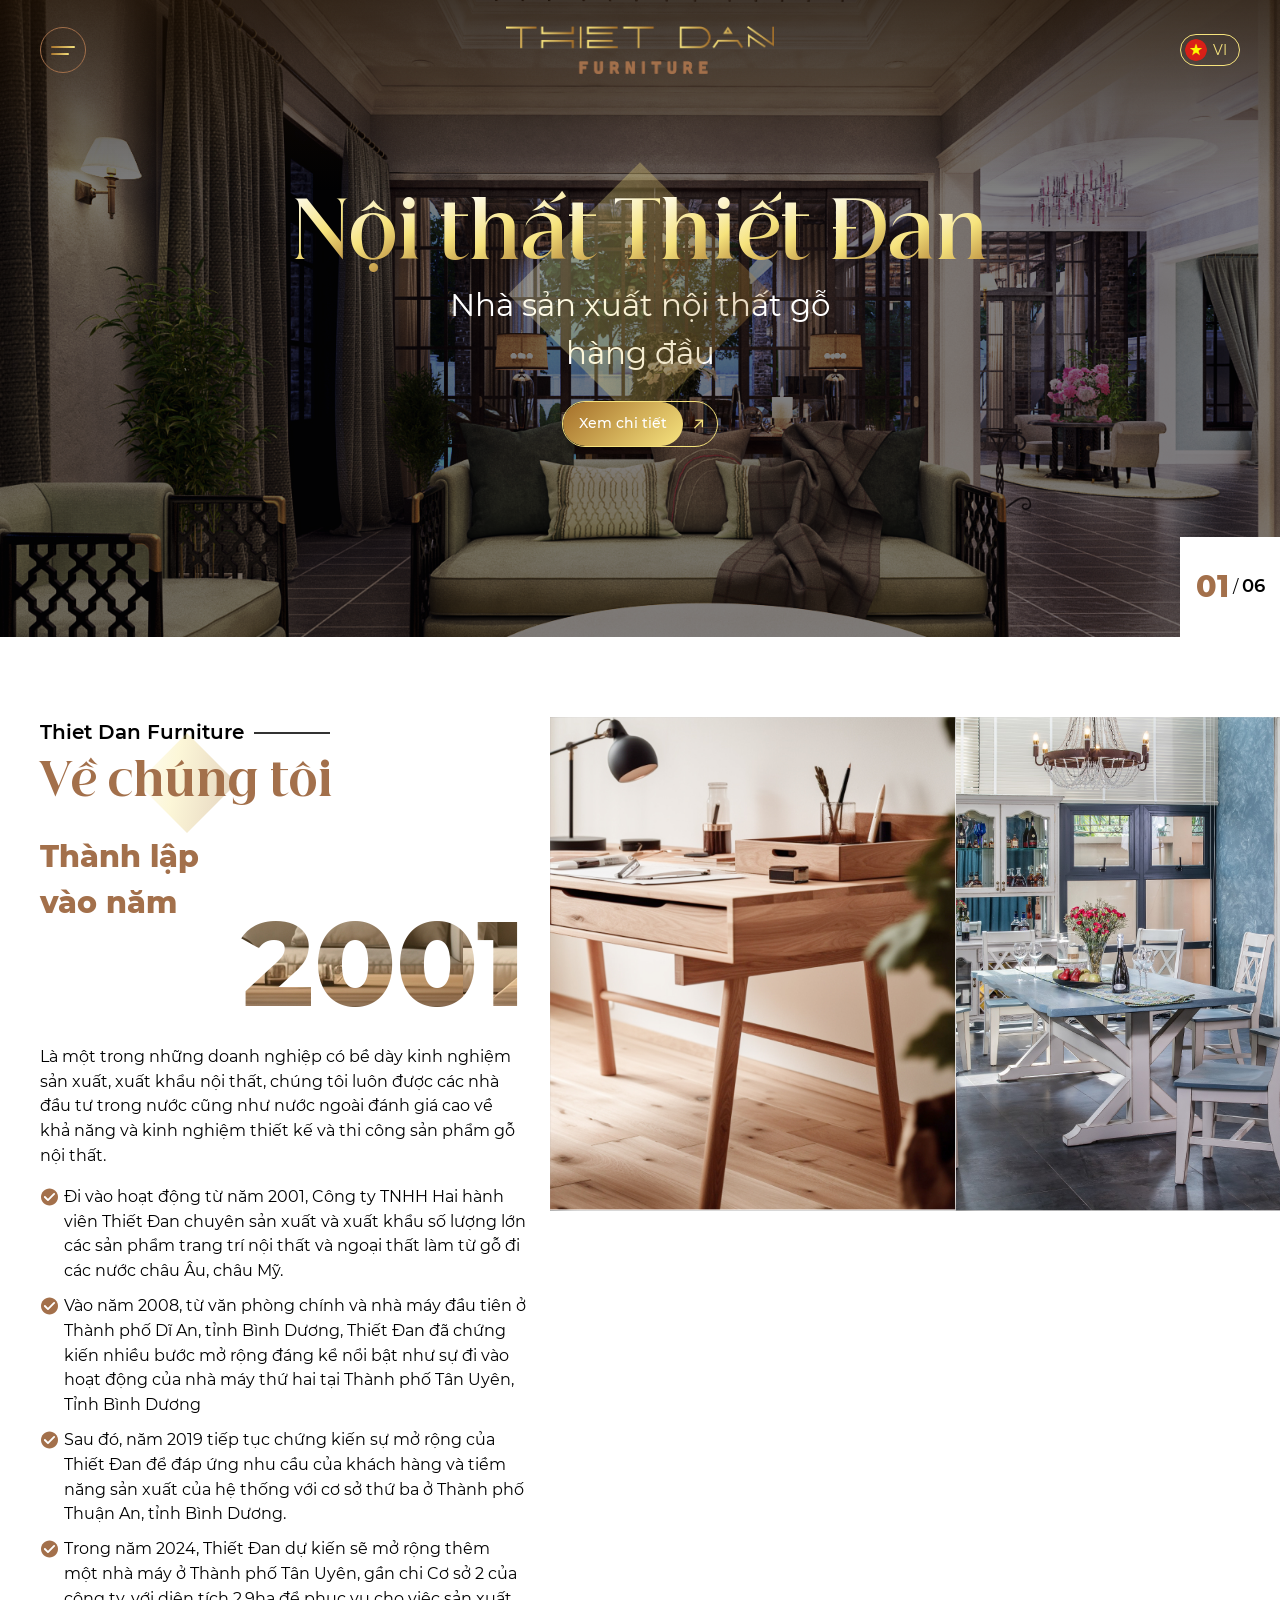
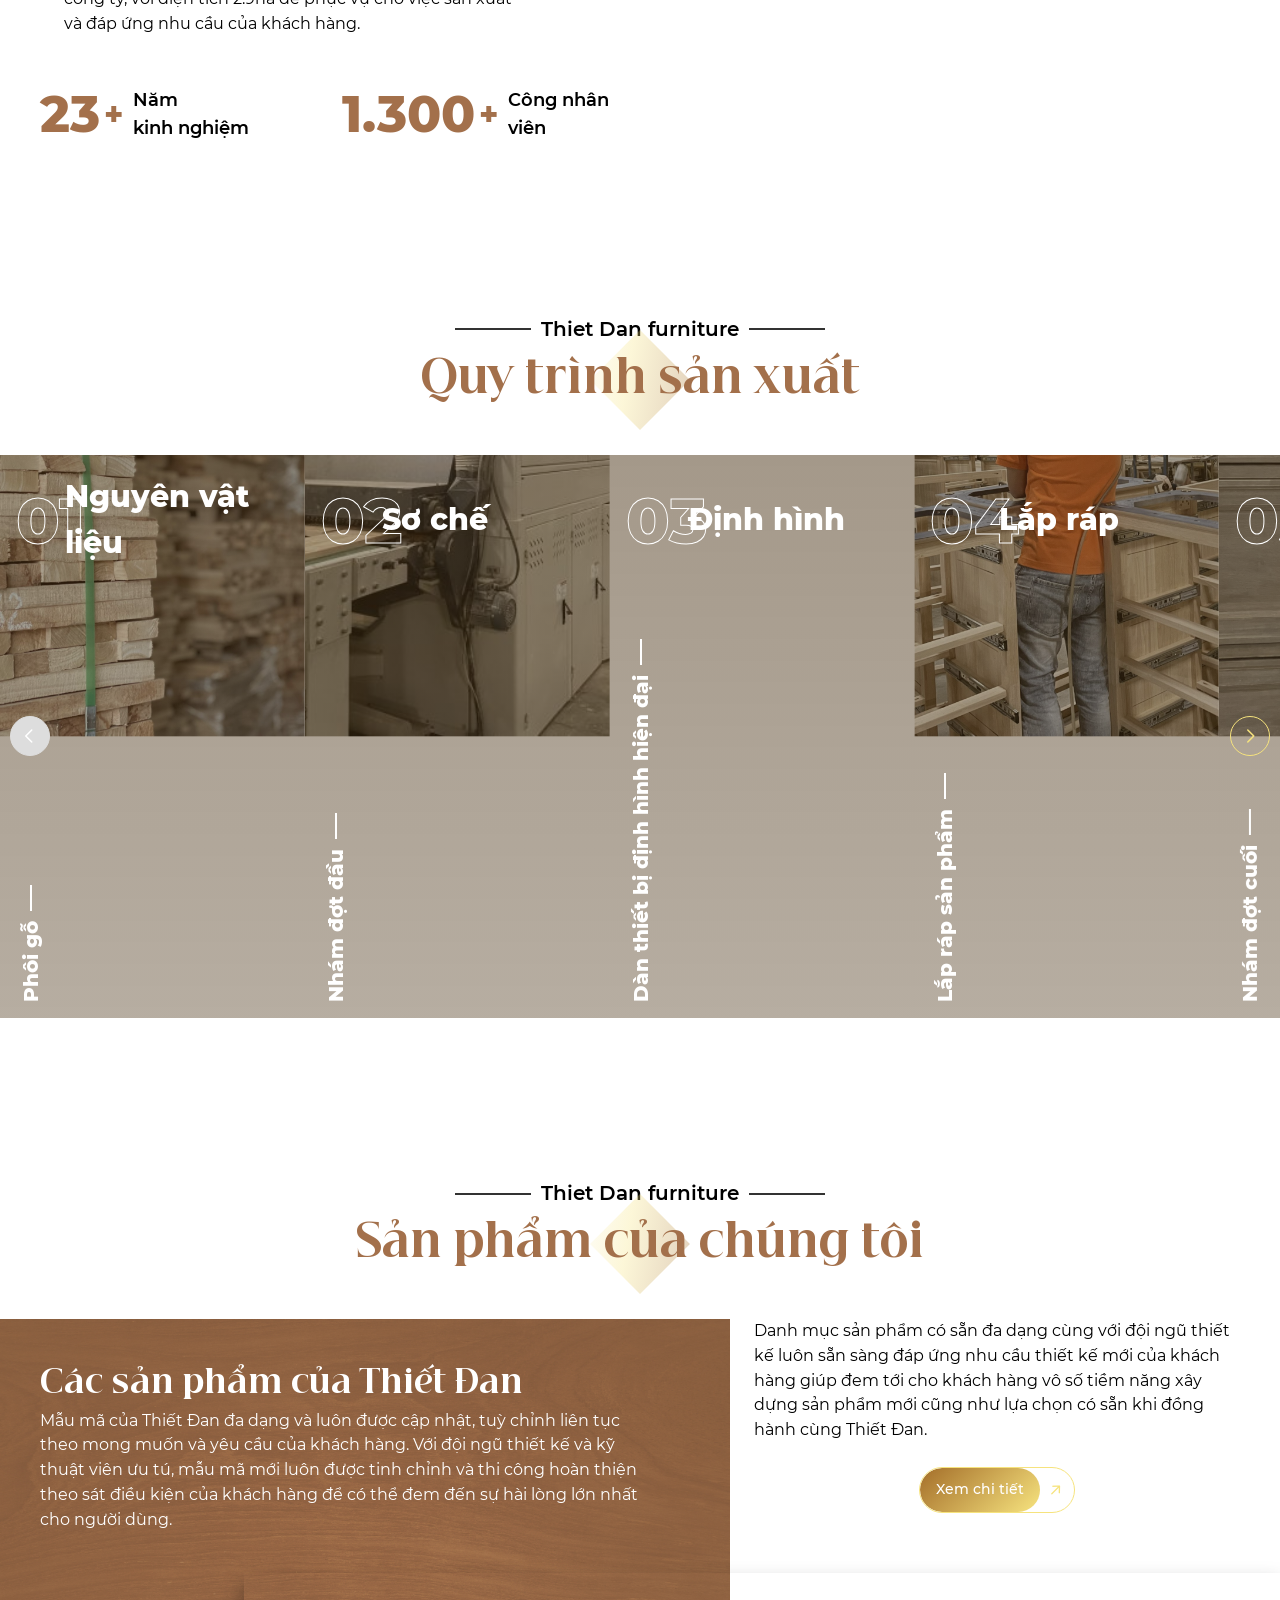
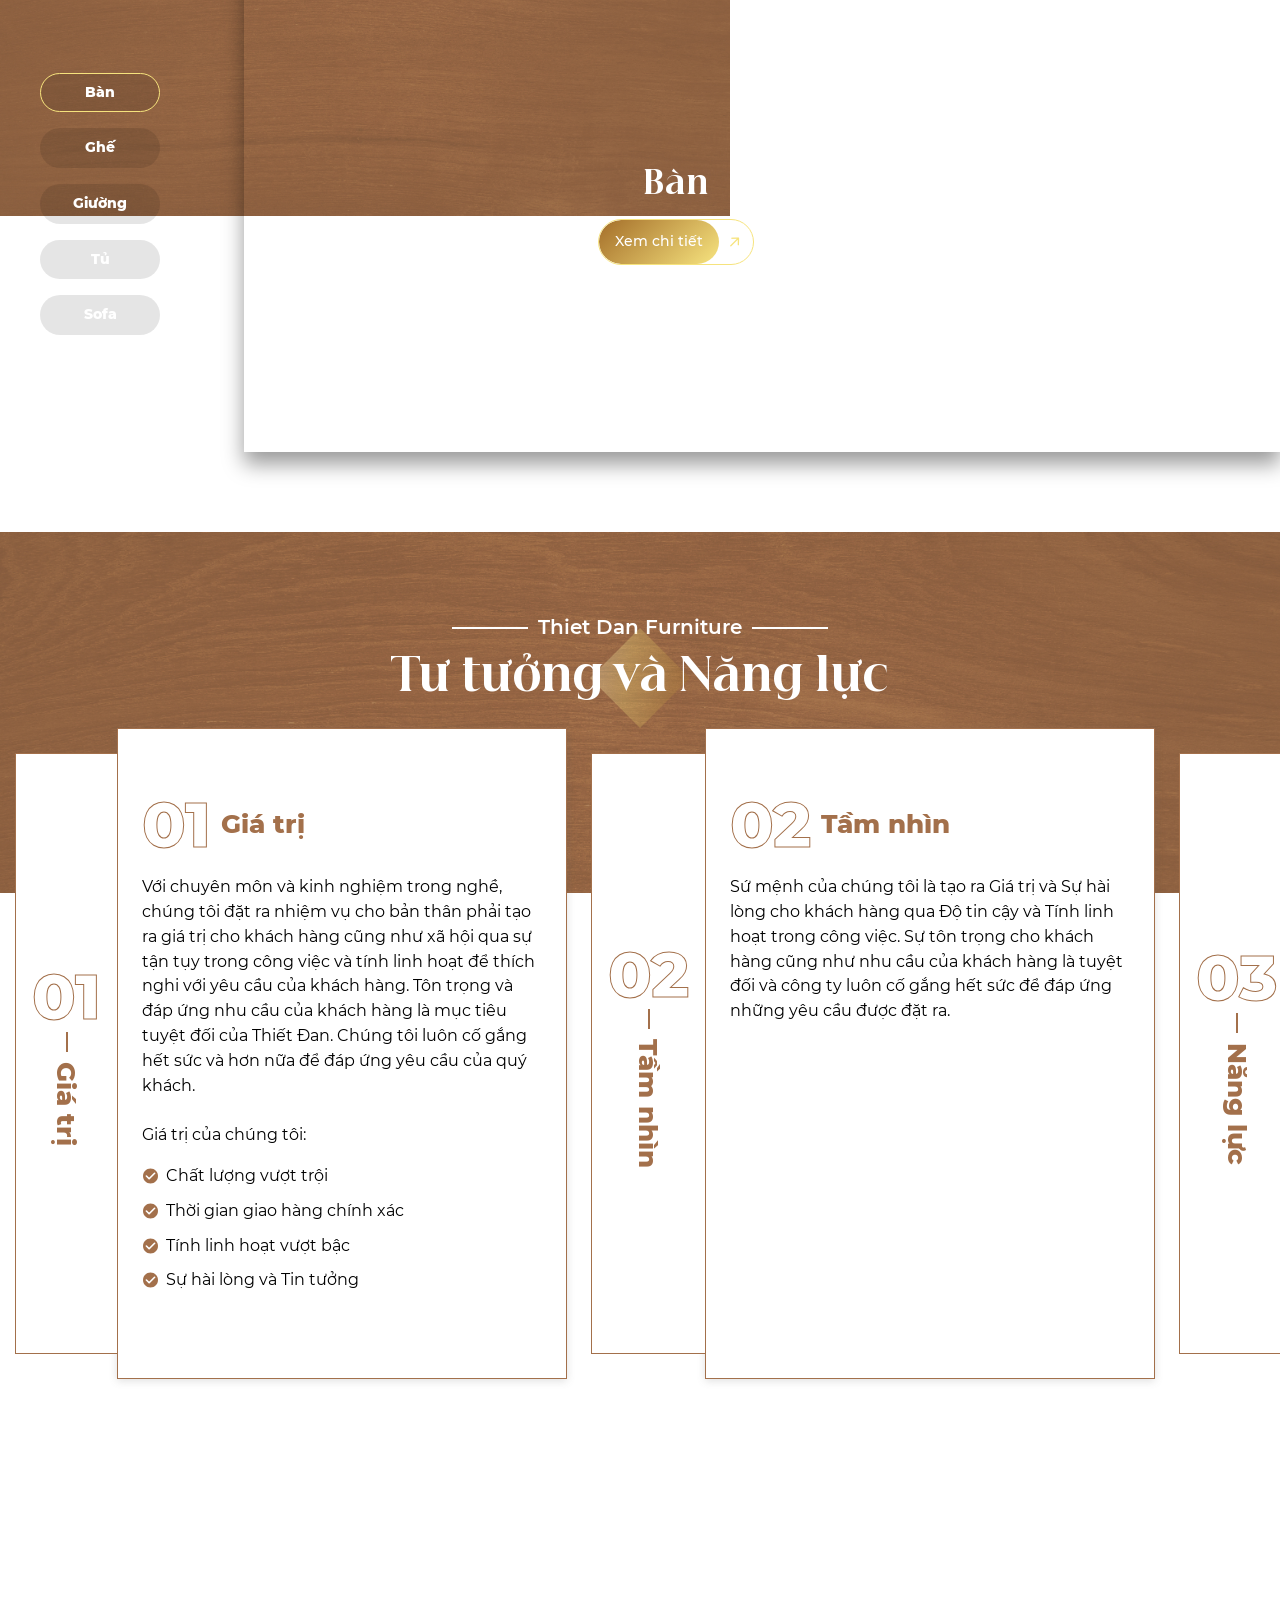
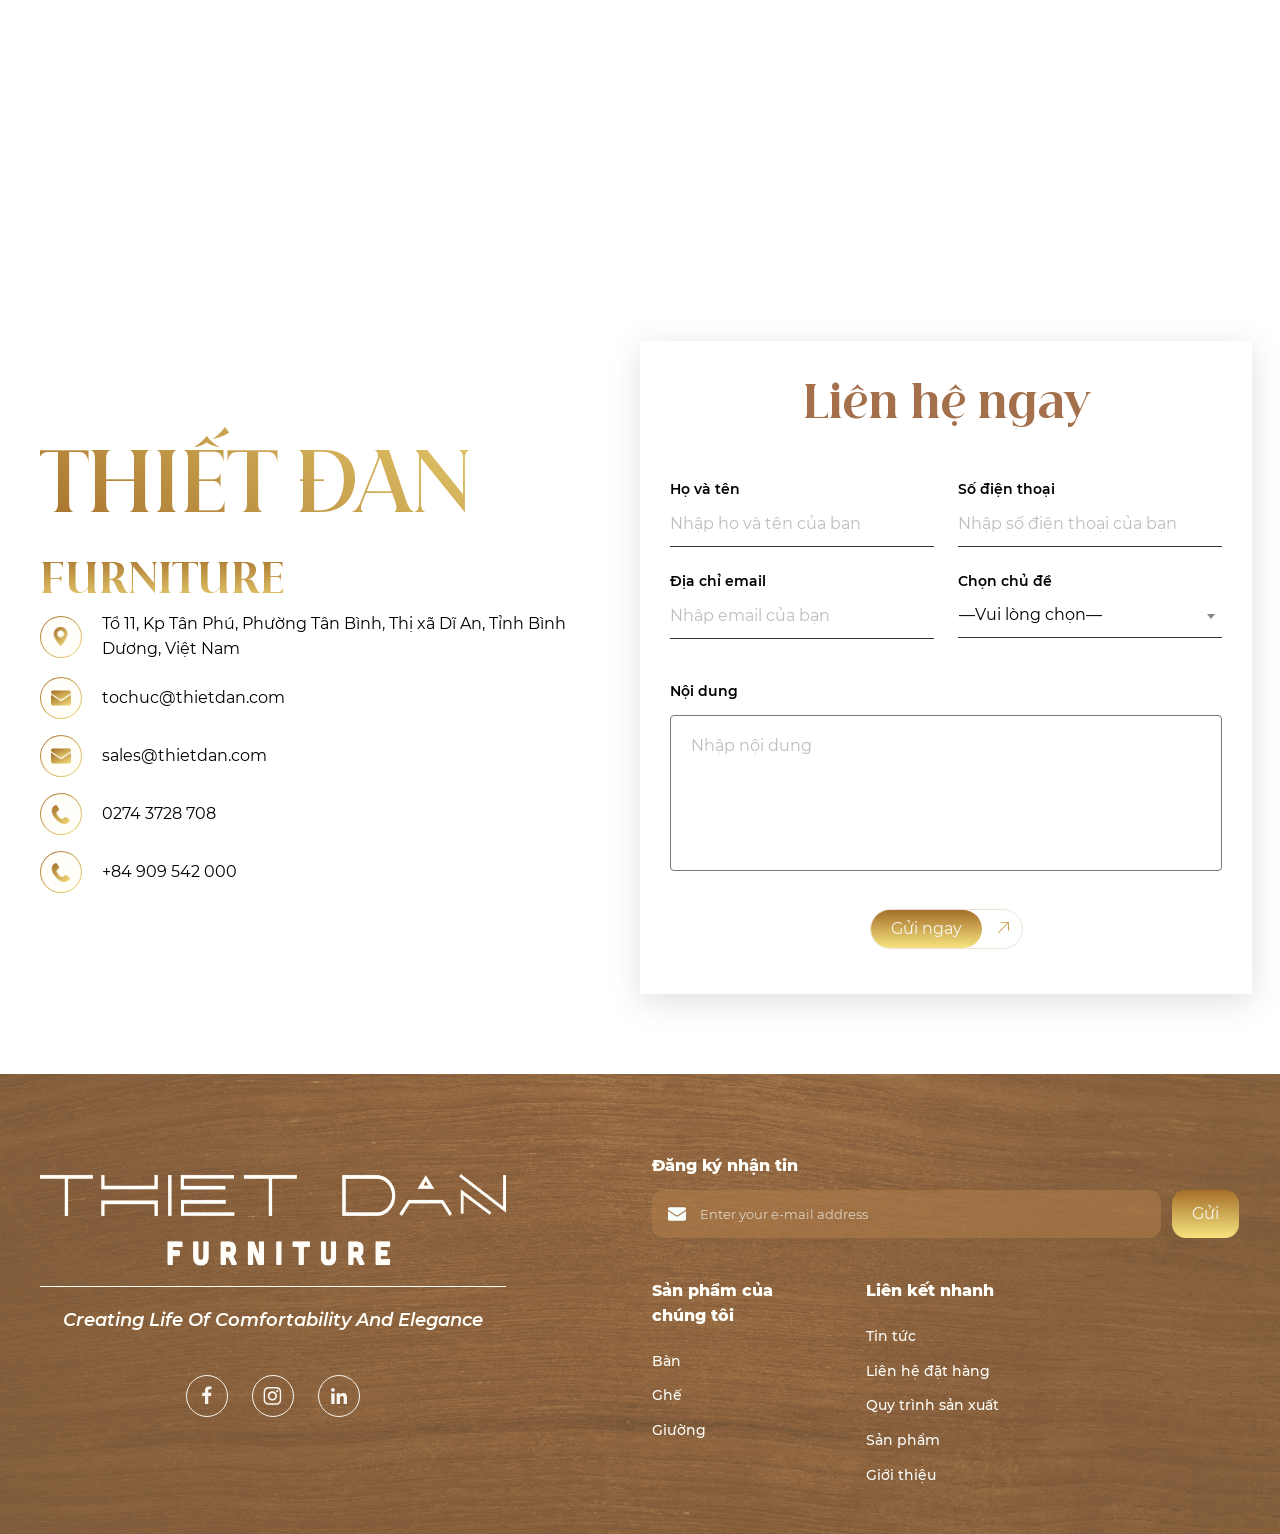
==== commit ff2028d7: "un-use style & script from customs folder" ====
--- a/index.html
+++ b/index.html
@@ -112,7 +112,7 @@
     <link rel="stylesheet" href="dist/app.min.css">
   </noscript>-->
   <link rel='stylesheet' href='css/style.css'>
-  <link rel='stylesheet' href='customs/style.css'>
+  <!-- <link rel='stylesheet' href='customs/style.css'> -->
   <link rel='stylesheet' href='css/style-rm.css'>
   <link rel='stylesheet' href='css/backdoor.css'>
 </head>
@@ -1178,7 +1178,7 @@
   <!-- JavaScript -->
   <!--<script src="dist/app.min.js"></script>-->
   <script src='js/common.js'></script>
-  <script src='customs/script.js'></script>
+  <!-- <script src='customs/script.js'></script> -->
   <!-- End JavaScript -->
 
   <!-- JavaScript WP -->
